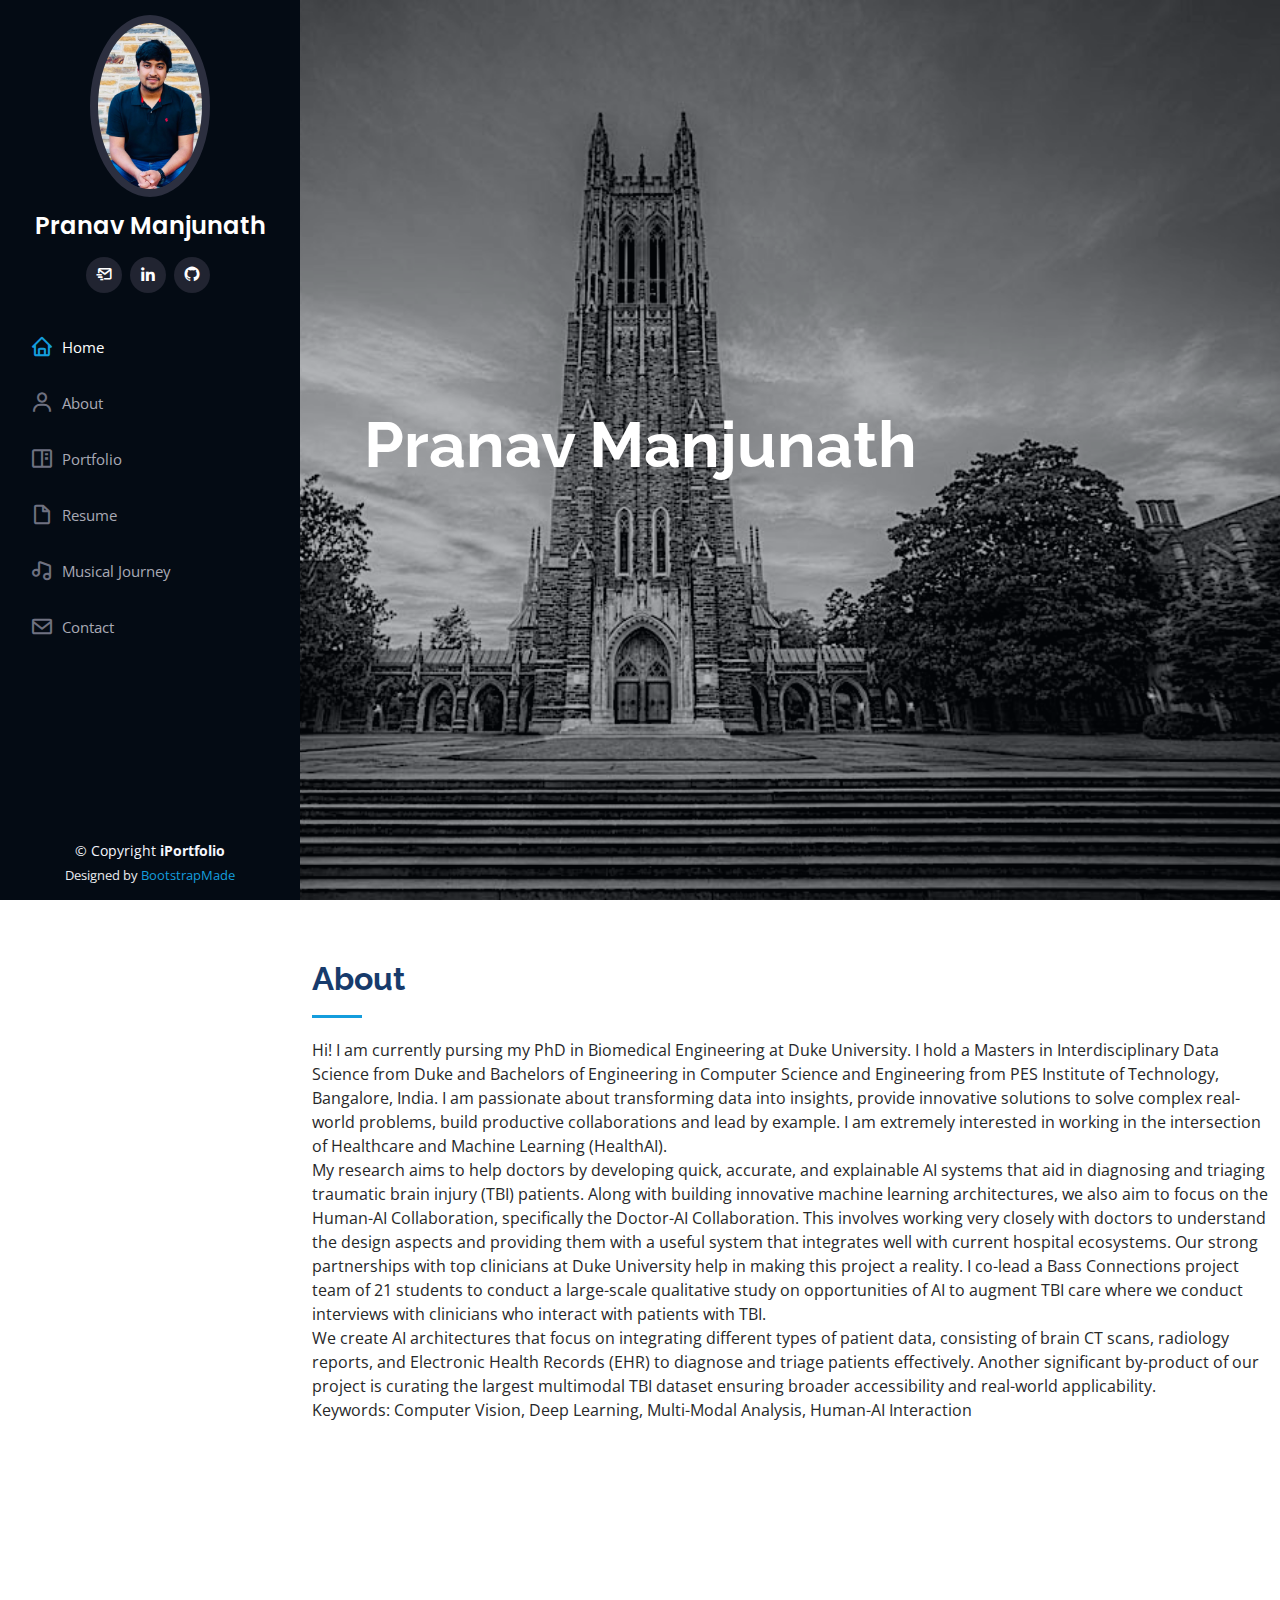
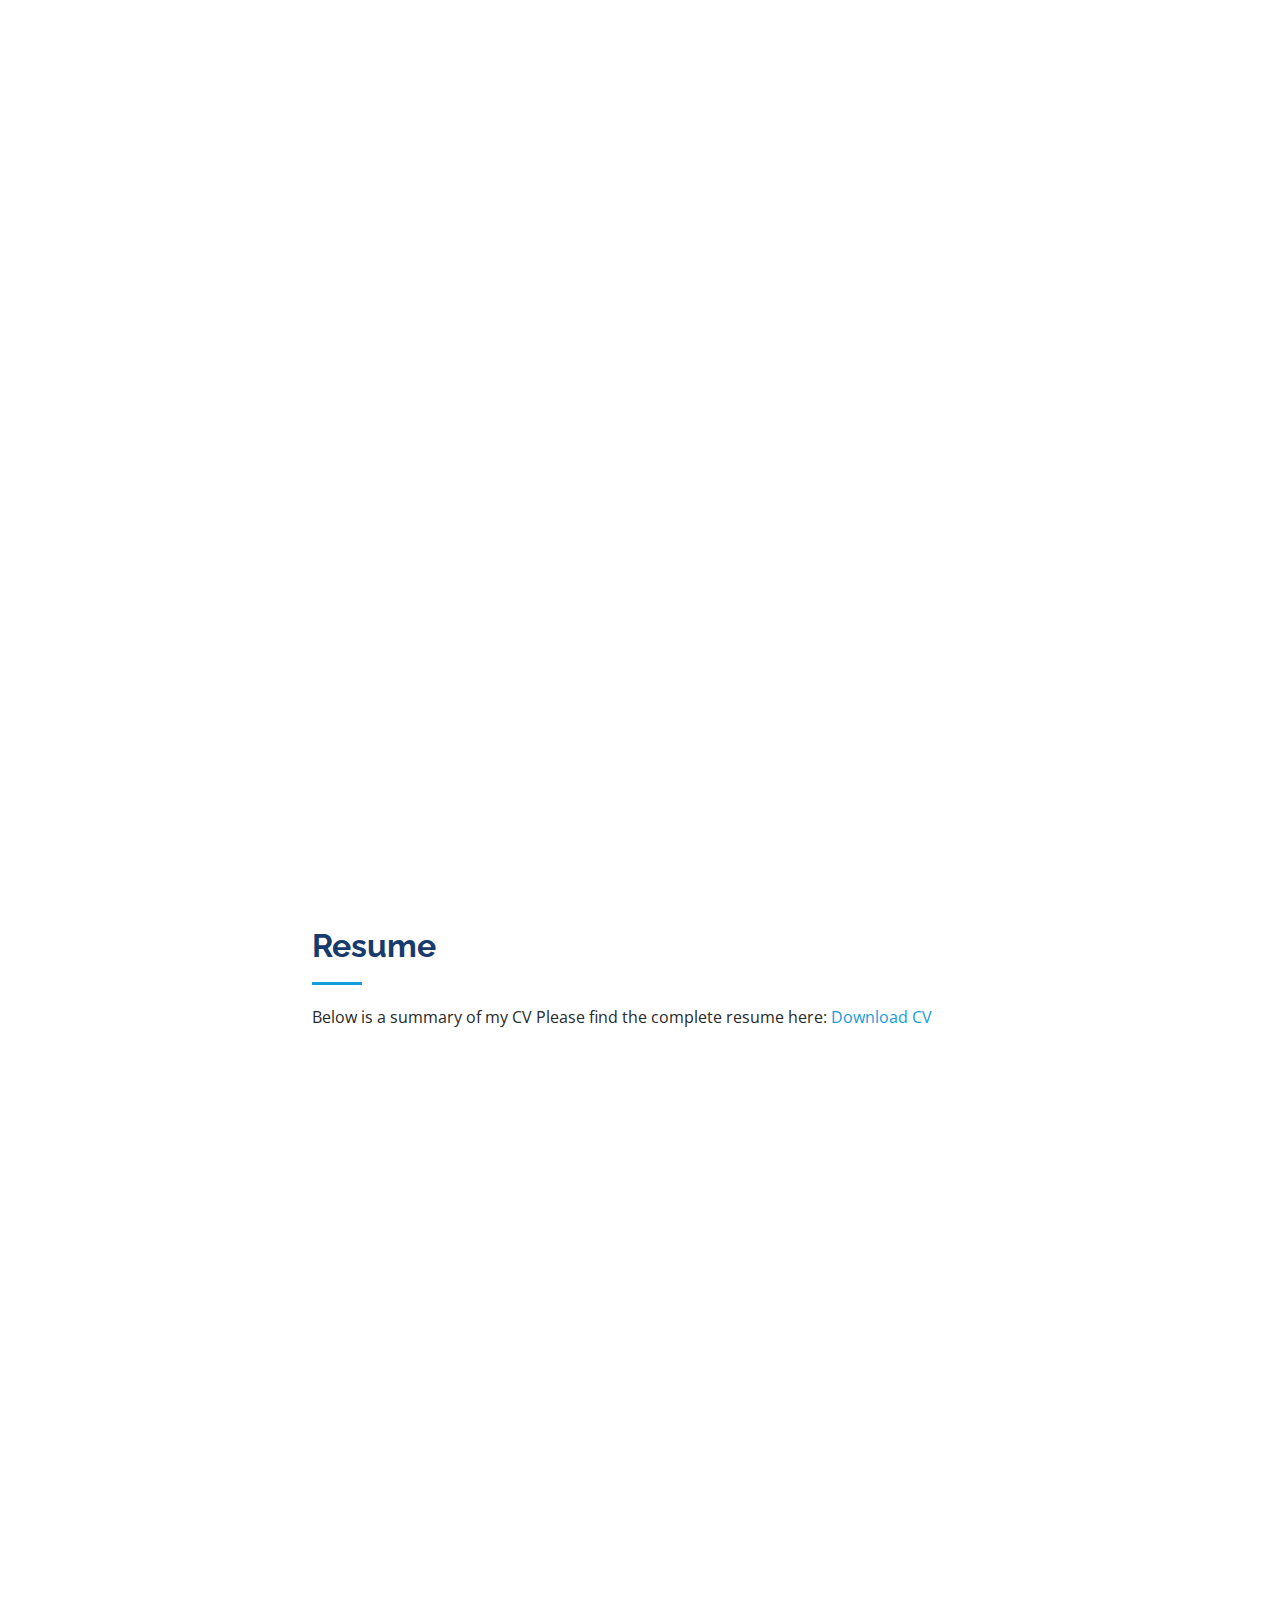
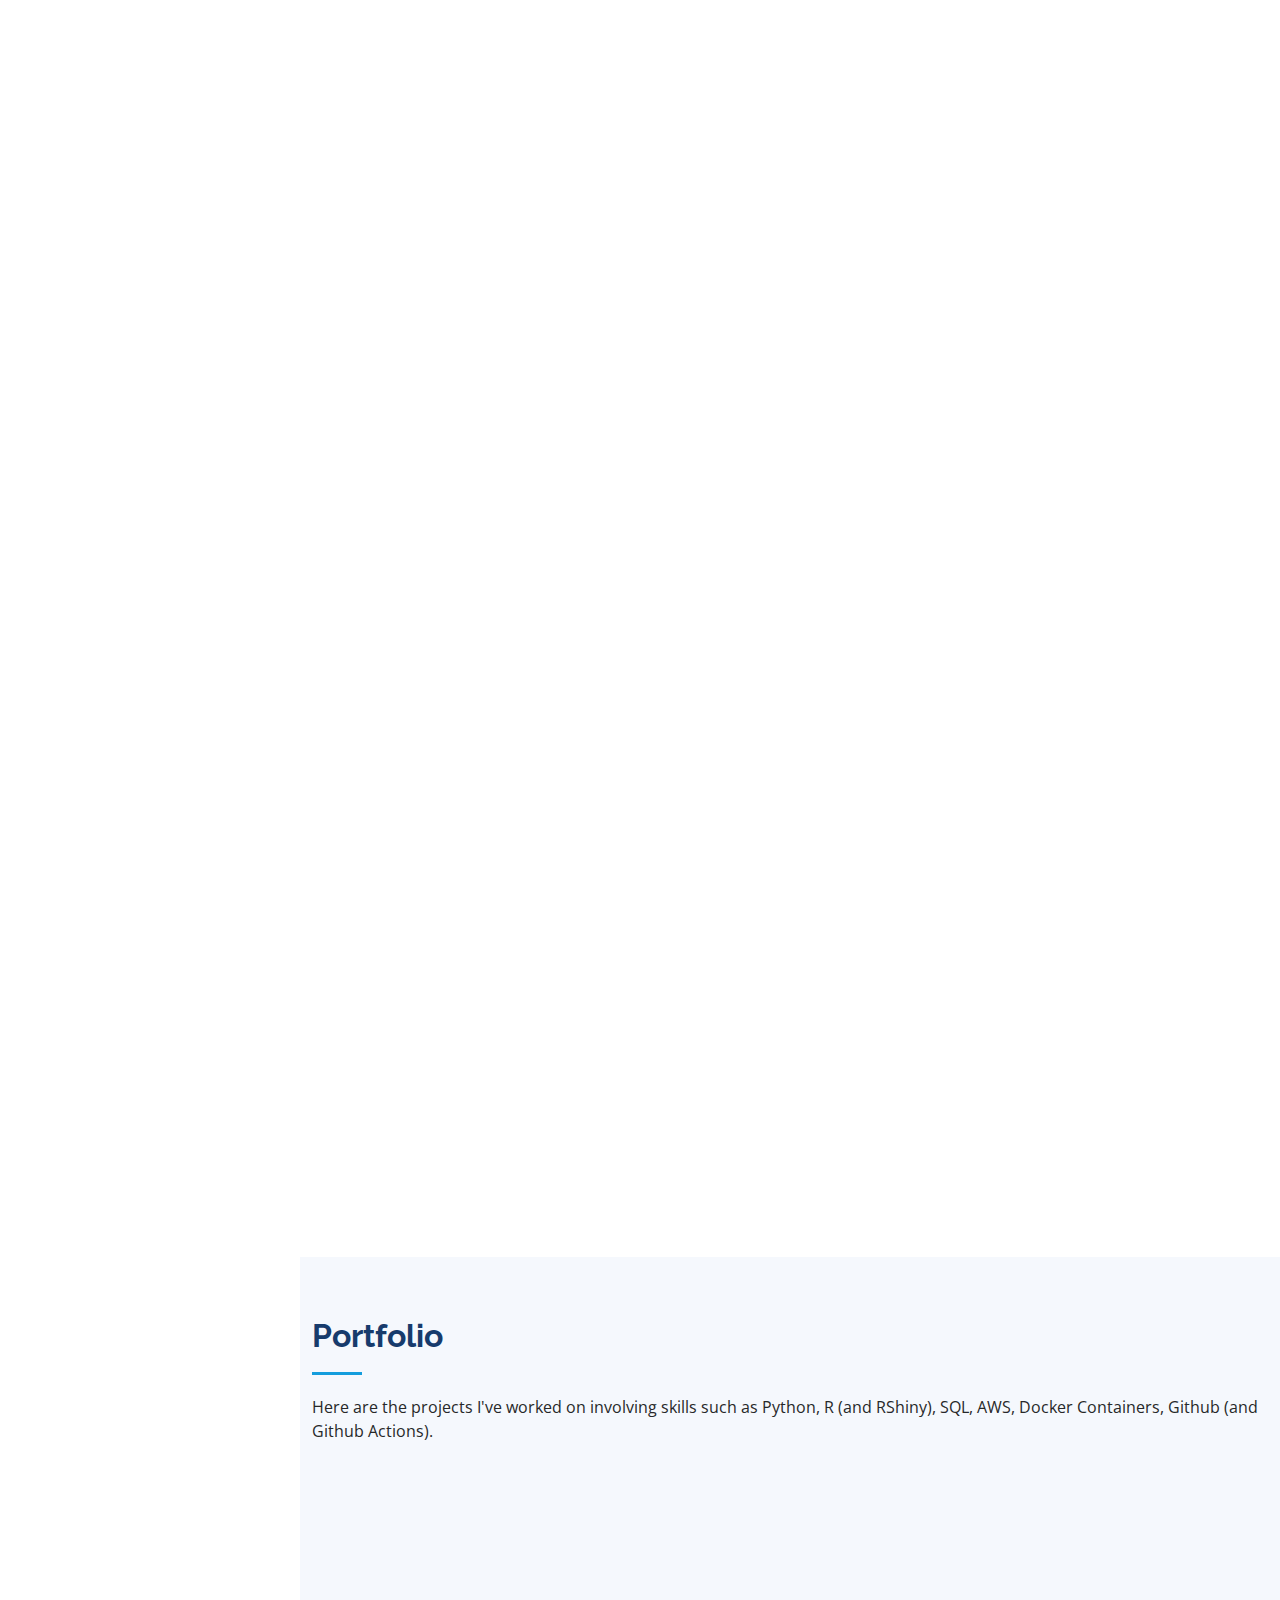
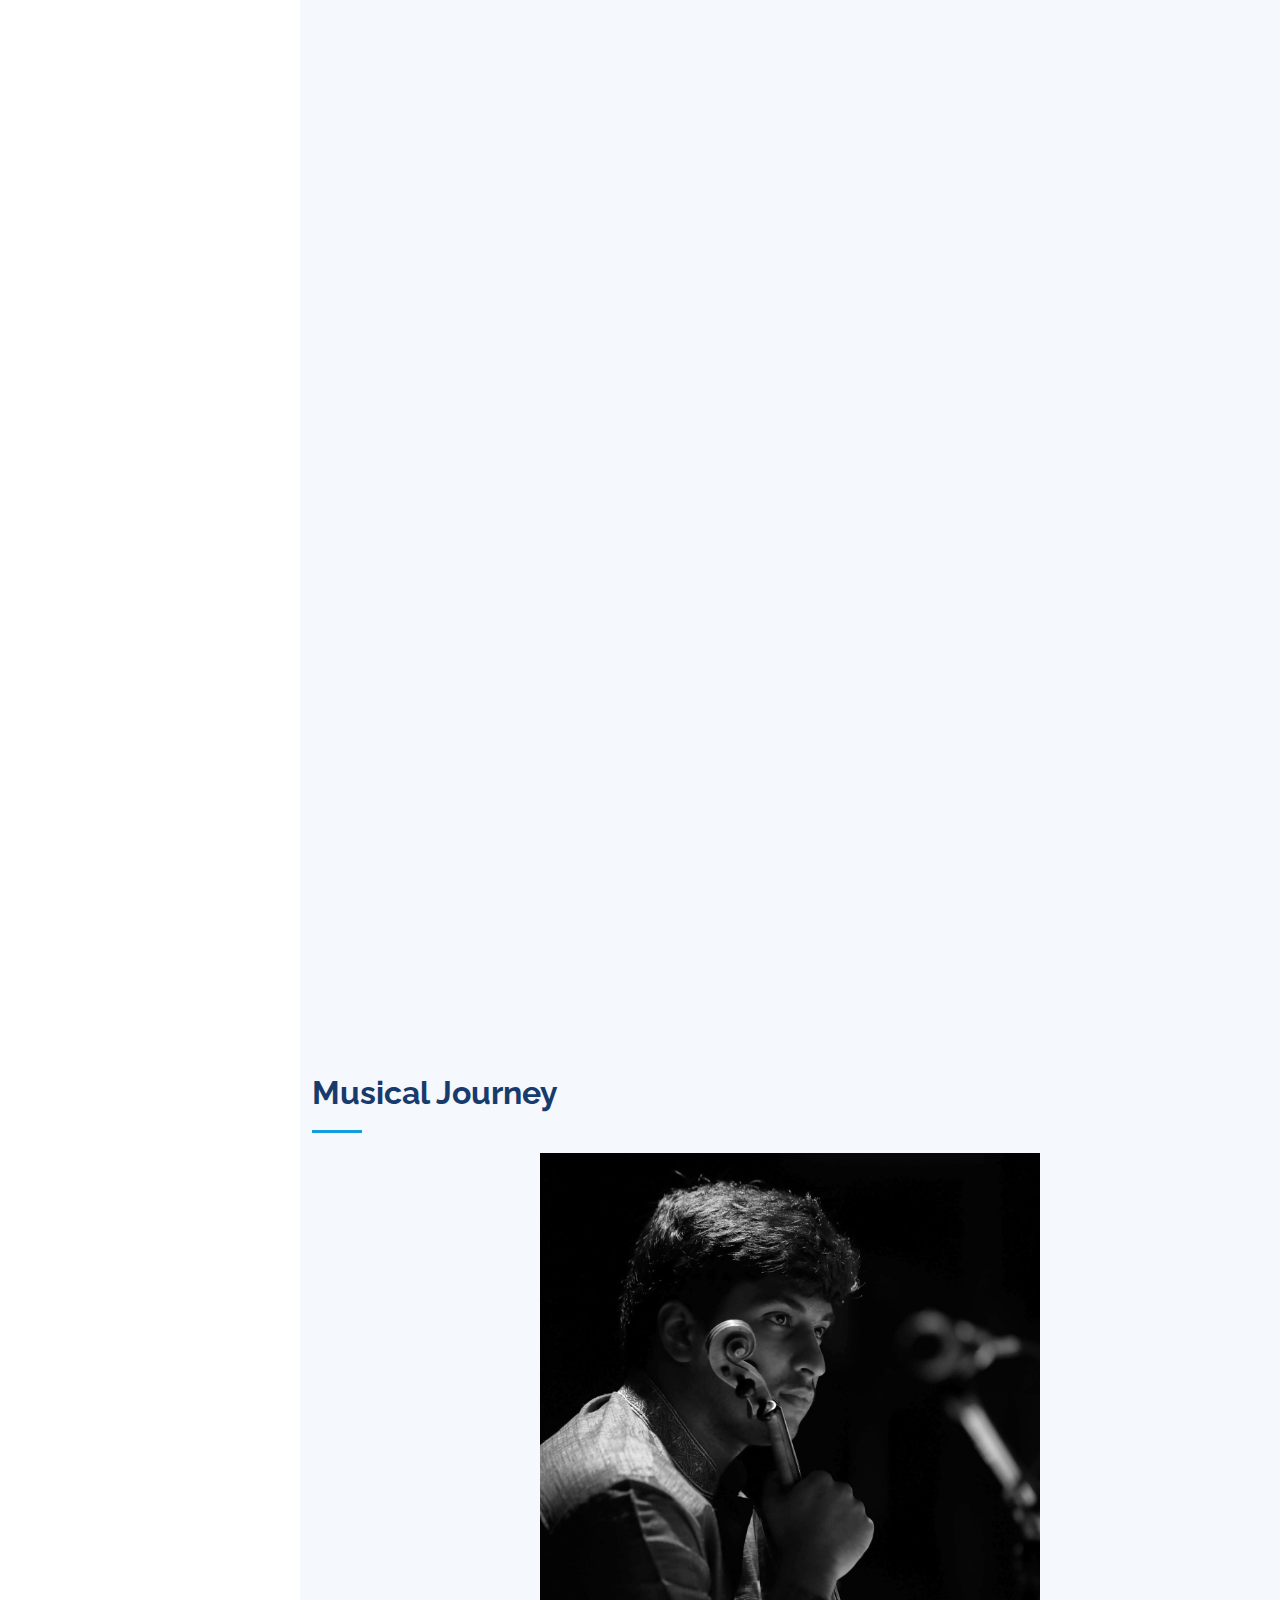
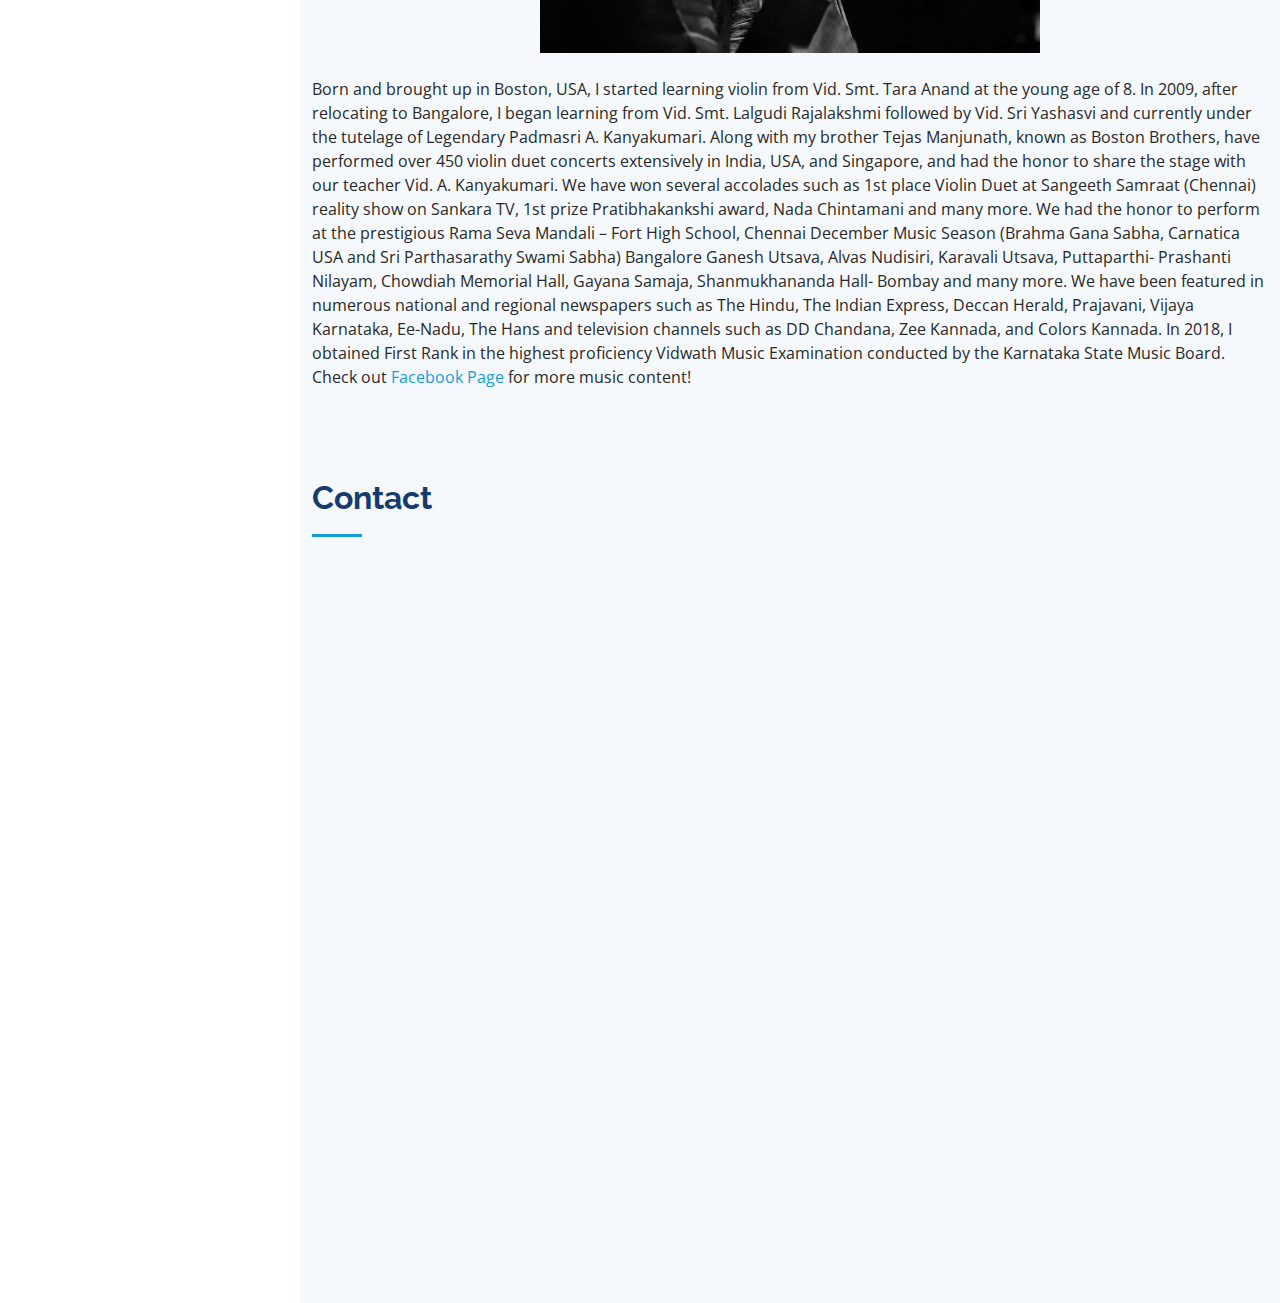
==== index.html @ 897cffe9 "Update index.html" ====
<!DOCTYPE html>
<html lang="en">

<head>
  <meta charset="utf-8">
  <meta content="width=device-width, initial-scale=1.0" name="viewport">

  <title>Pranav Manjunath Website</title>
  <meta content="" name="description">
  <meta content="" name="keywords">

  <!-- Favicons -->
  <link href="assets/img/favicon.png" rel="icon">
  <link href="assets/img/apple-touch-icon.png" rel="apple-touch-icon">

  <!-- Google Fonts -->
  <link href="https://fonts.googleapis.com/css?family=Open+Sans:300,300i,400,400i,600,600i,700,700i|Raleway:300,300i,400,400i,500,500i,600,600i,700,700i|Poppins:300,300i,400,400i,500,500i,600,600i,700,700i" rel="stylesheet">

  <!-- Vendor CSS Files -->
  <link href="assets/vendor/aos/aos.css" rel="stylesheet">
  <link href="assets/vendor/bootstrap/css/bootstrap.min.css" rel="stylesheet">
  <link href="assets/vendor/bootstrap-icons/bootstrap-icons.css" rel="stylesheet">
  <link href="assets/vendor/boxicons/css/boxicons.min.css" rel="stylesheet">
  <link href="assets/vendor/glightbox/css/glightbox.min.css" rel="stylesheet">
  <link href="assets/vendor/swiper/swiper-bundle.min.css" rel="stylesheet">

  <!-- Template Main CSS File -->
  <link href="assets/css/style.css" rel="stylesheet">

  <!-- =======================================================
  * Template Name: iPortfolio - v3.1.0
  * Template URL: https://bootstrapmade.com/iportfolio-bootstrap-portfolio-websites-template/
  * Author: BootstrapMade.com
  * License: https://bootstrapmade.com/license/
  ======================================================== -->
</head>

<body>

  <!-- ======= Mobile nav toggle button ======= -->
  <i class="bi bi-list mobile-nav-toggle d-xl-none"></i>

  <!-- ======= Header ======= -->
  <header id="header">
    <div class="d-flex flex-column">

      <div class="profile">
        <img src="assets/img/pranav-pic.png" alt="" class="img-fluid rounded-circle">
        <h1 class="text-light"><a href="index.html">Pranav Manjunath</a></h1>
        <div class="social-links mt-3 text-center">
          <a href="mailto:pranav.manjunath@duke.edu" class="Email"><i class="bx bx-mail-send"></i></a>
          <a target="_blank" rel="noopener noreferrer" href="https://www.linkedin.com/in/pranav-manjunath-3881b8144/" class="linkedin" ><i class="bx bxl-linkedin"></i></a>
          <a target="_blank" rel="noopener noreferrer" href="https://github.com/PranavM98" class="Github"><i class="bx bxl-github" target="_blank" rel="noopener noreferrer"></i></a>
        </div>
      </div>

      <nav id="navbar" class="nav-menu navbar">
        <ul>
          <li><a href="index.html#hero" class="nav-link scrollto active"><i class="bx bx-home"></i> <span>Home</span></a></li>
          <li><a href="index.html#about" class="nav-link scrollto"><i class="bx bx-user"></i> <span>About</span></a></li>
          <li><a href="index.html#portfolio" class="nav-link scrollto"><i class="bx bx-book-content"></i> <span>Portfolio</span></a></li>
          <li><a href="index.html#resume" class="nav-link scrollto"><i class="bx bx-file-blank"></i> <span>Resume</span></a></li>
          <li><a href="index.html#music" class="nav-link scrollto"><i class="bx bx-music"></i> <span>Musical Journey</span></a></li>
          <li><a href="index.html#contact" class="nav-link scrollto"><i class="bx bx-envelope"></i> <span>Contact</span></a></li>
        </ul>
      </nav><!-- .nav-menu -->
    </div>
  </header><!-- End Header -->

  <!-- ======= Hero Section ======= -->
  <section id="hero" class="d-flex flex-column justify-content-center align-items-center">
    <div class="hero-container" data-aos="fade-in">
      <h1  style="color:white;">Pranav Manjunath</h1>
     <!-- <p  style="color:white;" >I'm a <span class="typed"  style="color:white;" data-typed-items="Data Scientist, Duke University Graduate Student, Violinist"></span></p> -->
    </div>
  </section><!-- End Hero -->

  <main id="main">

    <!-- ======= About Section ======= -->
    <section id="about" class="about">
      <div class="container">

        <div class="section-title">
          <h2>About</h2>
          <p>Hi! I am currently pursing my PhD in Biomedical Engineering at Duke University. I hold a Masters in Interdisciplinary Data Science from Duke and Bachelors of Engineering in Computer Science and Engineering from PES Institute of Technology, Bangalore, India.
            I am passionate about transforming data into insights, provide innovative solutions to solve complex real-world problems, build productive collaborations and lead by example. I am extremely interested in working in the intersection of Healthcare and Machine Learning (HealthAI).  
          <br>
          My research aims to help doctors by developing quick, accurate, and explainable AI systems that aid in diagnosing and triaging traumatic brain injury (TBI) patients. Along with building innovative machine learning architectures, we also aim to focus on the Human-AI Collaboration, specifically the Doctor-AI Collaboration. 
          This involves working very closely with doctors to understand the design aspects and providing them with a useful system that integrates well with current hospital ecosystems. Our strong partnerships with top clinicians at Duke University help in making this project a reality. I co-lead a Bass Connections project team of 21 students to conduct a large-scale qualitative study on opportunities of AI to augment TBI care where we conduct interviews with clinicians who interact with patients with TBI.
          <br>
          We create AI architectures that focus on integrating different types of patient data, consisting of brain CT scans, radiology reports, and Electronic Health Records (EHR) to diagnose and triage patients effectively. Another significant by-product of our project is curating the largest multimodal TBI dataset ensuring broader accessibility and real-world applicability.
          <br>
          Keywords: Computer Vision, Deep Learning, Multi-Modal Analysis, Human-AI Interaction

          
          </p>
        </div>

        <div class="row">
          <div class="col-lg-4" data-aos="fade-right">
            <img src="assets/img/pranav-pic.png" class="img-fluid" alt="">
          </div>
          <div class="col-lg-8 pt-4 pt-lg-0 content" data-aos="fade-left">
            <h3>Currently Working on?</h3>
            <p class="fst-italic">
               <ul>
                 <li><i class="bi bi-chevron-right"></i> PhD  - Biomedical Engineering (Dr. Tim Dunn's Lab) - Duke University (<a href="https://www.tdunnlab.org">Lab Website</a>)</li>
                  <li><i class="bi bi-chevron-right"></i>Research Work focuses on building AI Models to help improve Patient Care for Traumatic Brain Injury.</li>                   
              </ul>
            </p>

            <h3>Achievements</h3>
            <div class="row">
              <div class="col-lg-6">
                <ul>

                  <li><i class="bi bi-chevron-right"></i> <strong>Awarded Rhodes Graduate Fellowship for Interdisciplinary Research </strong> </li>
                  <li><i class="bi bi-chevron-right"></i> <strong>Co-lead <a target="_blank" rel="noopener noreferrer" href="https://bassconnections.duke.edu/project/discovering-ai-applications-traumatic-brain-injury-care-2024-2025/"> AI4TBI Bass Connections Project </a></strong> </li>
                  
                  
                  <li><i class="bi bi-chevron-right"></i> <strong>Best Student Paper Award at AI in Medicine (AIME) 2024 </strong> </li>
                  
                  <li><i class="bi bi-chevron-right"></i> <strong>AWS Machine Learning Certified </strong> </li>
                  
                  <li><i class="bi bi-chevron-right"></i> <strong>Capstone Work (with MTV) won Silver Distinction at Anthem Awards 2023 under the category Awareness & Media (for profit). <a target="_blank" rel="noopener noreferrer" href="https://www.anthemawards.com/winners/list/entry/#!education-art-culture/research-projects-or-publications/duke-university-x-mtv-entertainment-studios-voting-early-is-easier-research/1980/-1/390217"> Award Link</a></strong> </li>
                  
                  <li><i class="bi bi-chevron-right"></i> <strong>Capstone Work (with MTV) featured on BusinessWire and USA Today</strong> </li>
                  <li><i class="bi bi-chevron-right"></i> <strong>Best Paper Award at RISE Conference 2018</strong> </li>
                  <li><i class="bi bi-chevron-right"></i> <strong>Published a book chapter in Algorithms for Intelligent Systems - Springer Publications</strong></li>
                  <li><i class="bi bi-chevron-right"></i> <strong>Presented at the ICCCMLA Conference 2019</strong></li>
                </ul>
              </div>
              <div class="col-lg-6">
                <ul>
                  <li><i class="bi bi-chevron-right"></i> <strong>Professional Indian Carnatic Classical Violinist </strong> </li>
                  <li><i class="bi bi-chevron-right"></i> <strong>1st Rank in the highest Indian Classical Music Exam - Vidwath</strong> </li>
                  <li><i class="bi bi-chevron-right"></i> <strong>Co-founded the band Boston Brothers with over 400 concerts worldwide.</strong></li>
                  <li><i class="bi bi-chevron-right"></i> <strong>Performed extensively on National TV and featured on National Newspaper.</strong></li>
                  
                </ul>
              </div>


            </div>
          </div>
        </div>

      </div>
    </section><!-- End About Section -->


<!-- ======= Resume Section ======= -->
    <section id="resume" class="resume">
      <div class="container">

        <div class="section-title">
          <h2>Resume</h2>
          <p>  Below is a summary of my CV Please find the complete resume here: <a href="Pranav_Official_Resume.pdf" download="Pranav_Official_Resume-3.pdf">Download CV</a>
</p>

        </div>

        <div class="row">
          <div class="col-lg-6" data-aos="fade-up">


            <h3 class="resume-title">Education</h3>
            
            <div class="resume-item">
              <h4>PhD in Biomedical Engineering - Dr. Tim Dunn's Lab</h4>
              <h5>2022 - Present</h5>
              <p><em>Duke University, Durham NC</em></p>
               
              <p><b>Relevant Coursework:</b> Modelling and Representation of Data (Statistics), Deep Learning Architecture, AB Testing and Causal Inference, Machine Learning, Natural Language Processing, Advanced Probability, Game Theory, Data Visualization, Data Ethics </p>

            </div>
            <div class="resume-item">
              <h4>Masters in Interdisciplinary Data Science</h4>
              <h5>2020 - 2022</h5>
              <p><em>Duke University, Durham NC</em></p>
              <p>GPA: 3.957</p>
              <p><b>Relevant Coursework:</b> Modelling and Representation of Data (Statistics), Deep Learning Architecture, AB Testing and Causal Inference, Machine Learning, Natural Language Processing, Advanced Probability, Game Theory, Data Visualization, Data Ethics </p>

            </div>
            <div class="resume-item">
              <h4>Bachelor of Engineering - Computer Science & Engg</h4>
              <h5>2016 - 2020</h5>
              <p><em>PES Institute of Technology, Bangalore - India</em></p>
              <p>First Class with Distinction</p>
              <p><b>Relevant Coursework:</b> Machine Learning, Big Data, Artificial Intelligence, Soft and Evolutionary Computing, Data Mining, Design and Analysis of Algorithms, Python Programming
            </div>

            <h3 class="resume-title">Capstone Project</h3>
            <div class="resume-item">
              <h4>Data Science Researcher</h4>
              <h5>2021 - Present</h5>
              <p><em>MTV - Viacom CBS</em></p>
              <p>Historically, younger voters have the lowest voter turnout. The largest concentration of young adults / voters are located in colleges across the country. We are looking to understand the relationship between different types of colleges (by race, gender, income, etc) and their proximity to polling places.</p>
            </div>
            <h3 class="resume-title">Teaching Assistantship</h3>
            <div class="resume-item">
              <h4>Graduate TA</h4>
              <h5>2020 - Present</h5>
              <p><em>Duke University, Durham NC</em></p>
              <ul>
                <li>Python Winter Bootcamp & MIDS Bootcamp - Prof. Andrew Hilton and Prof. Genevieve Lipp</li>
                <li>Cloud Computing - Prof. Noah Gift</li>
                <li>Data Engineering on the Cloud - Prof. Noah Gift</li>
                <li>Data Analytics and Application - Prof. Mattia Ciollaro (Fuqua School of Business)</li>
                <li>Programming for Data Analysis - Prof. Brian Cozzi (Fuqua School of Business)</li>
              </ul>
            </div>
          </div>



          <div class="col-lg-6" data-aos="fade-up" data-aos-delay="100">
            <h3 class="resume-title">Professional Experience</h3>
            <div class="resume-item">
              <h4>Health AI Researcher - +DS Program</h4>
              <h5>2021 - Present</h5>
              <p><em>Duke University, Durham NC</em></p>
              <ul>
                <li>Working with Prof. Michael Pencina, Prof. Ricardo Henao and a team of Duke Researchers on a NIH grant project to build a Stroke Survival Predictive Model.</li>
                <li>Implementing Survival Analysis Models, Machine and Deep Learning Algorithms, aiming to understand which model performs the best. </li>
                <li>Member of the HealthAI Journal Club at Duke University </li>
              </ul>
            </div>


            <div class="resume-item">
              <h4>Co President - Duke Interdisciplinary Product Management Club</h4>
              <h5>2021 - Present</h5>
              <p><em>Duke University, Durham NC</em></p>
              <ul>
                <li>Co-founded a club at Duke University to join the intersection between Product Management and Data Science. Organize Technical Workshops, Seminars, Datathons, Producthons, Strategic Case Competitions</li>

              </ul>
            </div>


            <div class="resume-item">
              <h4>Data Science Intern</h4>
              <h5>2021 - 2021</h5>
              <p><em>Advance Auto Parts HQ, Raleigh NC</em></p>
              <ul>
                <li>Clustering and topic modelling customer product reviews into key themes utilizing NLP unsupervised algorithms. Used by business leaders to address customer pain points and trends</li>
                <li>Feature engineered product, customer, location and vehicle data from various sources leveraging SQL and Python</li>
                <li>Presented results and recommendations to stakeholders, company technical interest group and c-suite executive.</li>

              </ul>
            </div>
            <div class="resume-item">
              <h4>Project Manager - Data+ Summer Program</h4>
              <h5>2021 - 2021</h5>
              <p><em>Duke University, Durham NC</em></p>
              <ul>
                <li>Managed a team of Duke undergraduate students to develop machine learning features that can be used to identify unknown web attacks.</li>
                <li>Outcome to be incorporated into Duke's IT security infrastructure to help protect the network.</li>

              </ul>
            </div>

          </div>
        </div>

      </div>
    </section><!-- End Resume Section -->

    

    <!-- ======= Portfolio Section ======= -->
    <section id="portfolio" class="portfolio section-bg">
      <div class="container">

        <div class="section-title">
          <h2>Portfolio</h2>
          <p>Here are the projects I've worked on involving skills such as Python, R (and RShiny), SQL, AWS, Docker Containers, Github (and Github Actions).
          </p>
        </div>

        <div class="row" data-aos="fade-up">
          <div class="col-lg-12 d-flex justify-content-center">
            <ul id="portfolio-flters">
              <li data-filter="*" class="filter-active">All</li>
              <li data-filter=".filter-nlp">Natural Language Processing</li>
              <li data-filter=".filter-cv">Computer Vision</li>
              <li data-filter=".filter-rf">Reinforcement Learning</li>
              <li data-filter=".filter-ts">Time Series</li>
              <li data-filter=".filter-sl">Supervised Learning</li>
              <li data-filter=".filter-ab">AB Testing</li>
              <li data-filter=".filter-app">App Development</li>
            </ul>
          </div>
        </div>

        <div class="row portfolio-container" data-aos="fade-up" data-aos-delay="100">

          <div class="col-lg-4 col-md-6 portfolio-item filter-cv filter-sl">
            <div class="portfolio-wrap">
              <img src="assets/img/portfolio/Breast_Cancer/front_page.png" class="img-fluid" alt="">
              <div class="portfolio-links">
                <a href="assets/img/portfolio/Breast_Cancer/front_page.png" data-gallery="portfolioGallery" class="portfolio-lightbox" title="Data Augmentation Techniques for Breast Cancer Prediction"><i class="bx bx-plus"></i></a>
                <a href="breast_cancer.html" title="More Details"><i class="bx bx-link"></i></a>
              </div>
            </div>
          </div>

          <div class="col-lg-4 col-md-6 portfolio-item">
            <div class="portfolio-wrap">
              <img src="assets/img/portfolio/Ethics_Paper/Front_page.png" class="img-fluid" alt="">
              <div class="portfolio-links">
                <a href="assets/img/portfolio/Ethics_Paper/Front_page.png" data-gallery="portfolioGallery" class="portfolio-lightbox" title="Ethical Issues with Smart Watches in the Healthcare Sector"><i class="bx bx-plus"></i></a>
                <a href="ethics_paper.html" title="More Details"><i class="bx bx-link"></i></a>
              </div>
            </div>
          </div>


          <div class="col-lg-4 col-md-6 portfolio-item filter-cv filter-sl">
            <div class="portfolio-wrap">
              <img src="assets/img/portfolio/Painting_Classification/painting_front.jpeg" class="img-fluid" alt="">
              <div class="portfolio-links">
                <a href="assets/img/portfolio/Painting_Classification/painting_front.jpeg" data-gallery="portfolioGallery" class="portfolio-lightbox" title="Painting Classification using CNN - XG Boost Architecture"><i class="bx bx-plus"></i></a>
                <a href="painting_classification.html" title="More Details"><i class="bx bx-link"></i></a>
              </div>
            </div>
          </div>

          <div class="col-lg-4 col-md-6 portfolio-item filter-ab">
            <div class="portfolio-wrap">
              <img src="assets/img/portfolio/FB_Promotional/fb_front.png" class="img-fluid" alt="">
              <div class="portfolio-links">
                <a href="assets/img/portfolio/FB_Promotional/fb_front.png" data-gallery="portfolioGallery" class="portfolio-lightbox" title="Facebook Promotional Strategy with AB Testing"><i class="bx bx-plus"></i></a>
                <a href="fb_promotional_strategy.html" title="More Details"><i class="bx bx-link"></i></a>
              </div>
            </div>
          </div>

          <div class="col-lg-4 col-md-6 portfolio-item filter-rf">
            <div class="portfolio-wrap">
              <img src="assets/img/portfolio/Small_World/Front_page.png" class="img-fluid" alt="">
              <div class="portfolio-links">
                <a href="assets/img/portfolio/Small_World/Front_page.png" data-gallery="portfolioGallery" class="portfolio-lightbox" title="Small World Experiment - Reinforcement Learning"><i class="bx bx-plus"></i></a>
                <a href="smallworld_reinforcement.html" title="More Details"><i class="bx bx-link"></i></a>
              </div>
            </div>
          </div>

          <div class="col-lg-4 col-md-6 portfolio-item filter-nlp filter-sl">
            <div class="portfolio-wrap">
              <img src="assets/img/portfolio/Naive_Bayes/front_page.png" class="img-fluid" alt="">
              <div class="portfolio-links">
                <a href="assets/img/portfolio/Naive_Bayes/front_page.png" data-gallery="portfolioGallery" class="portfolio-lightbox" title="Naive Bayes Classifier for Natural Language Processing"><i class="bx bx-plus"></i></a>
                <a href="naive_bayes.html" title="More Details"><i class="bx bx-link"></i></a>
              </div>
            </div>
          </div>


          <div class="col-lg-4 col-md-6 portfolio-item filter-sl filter-app">
            <div class="portfolio-wrap">
              <img src="assets/img/portfolio/Music Genre/front_page.jpg" class="img-fluid" alt="">
              <div class="portfolio-links">
                <a href="assets/img/portfolio/Music Genre/front_page.jpg" data-gallery="portfolioGallery" class="portfolio-lightbox" title="Music Genre Prediction - Spotify Audio Features"><i class="bx bx-plus"></i></a>
                <a href="music_genre.html" title="More Details"><i class="bx bx-link"></i></a>
              </div>
            </div>
          </div>


          <div class="col-lg-4 col-md-6 portfolio-item filter-nlp filter-sl filter-app">
            <div class="portfolio-wrap">
              <img src="assets/img/portfolio/Bert/front.png" class="img-fluid" alt="">
              <div class="portfolio-links">
                <a href="assets/img/portfolio/Bert/front.png" data-gallery="portfolioGallery" class="portfolio-lightbox" title="Bert - Emotional Classifier"><i class="bx bx-plus"></i></a>
                <a href="bert.html" title="More Details"><i class="bx bx-link"></i></a>
              </div>
            </div>
          </div>

          <div class="col-lg-4 col-md-6 portfolio-item filter-ts filter-app">
            <div class="portfolio-wrap">
              <img src="assets/img/portfolio/Stock_Predict/front.jpg" class="img-fluid" alt="">
              <div class="portfolio-links">
                <a href="assets/img/portfolio/Stock_Predict/front.jpg" data-gallery="portfolioGallery" class="portfolio-lightbox" title="Real Time Stock Prediction - AWS Services"><i class="bx bx-plus"></i></a>
                <a href="stocks.html" title="More Details"><i class="bx bx-link"></i></a>
              </div>
            </div>
          </div>


          <div class="col-lg-4 col-md-6 portfolio-item filter-sl filter-app">
            <div class="portfolio-wrap">
              <img src="assets/img/portfolio/Job_Predict/front.png" class="img-fluid" alt="">
              <div class="portfolio-links">
                <a href="assets/img/portfolio/Job_Predict/front.png" data-gallery="portfolioGallery" class="portfolio-lightbox" title="PlaceMeUp - Job Prediction Application"><i class="bx bx-plus"></i></a>
                <a href="job_predict.html" title="More Details"><i class="bx bx-link"></i></a>
              </div>
            </div>
          </div>


        <div class="col-lg-4 col-md-6 portfolio-item filter-sl">
          <div class="portfolio-wrap">
            <img src="assets/img/portfolio/Uni_Predict/front.png" class="img-fluid" alt="">
            <div class="portfolio-links">
              <a href="assets/img/portfolio/Uni_Predict/front.png" data-gallery="portfolioGallery" class="portfolio-lightbox" title="Graduate Program University Acceptance Prediction"><i class="bx bx-plus"></i></a>
              <a href="uni_predict.html" title="More Details"><i class="bx bx-link"></i></a>
            </div>
          </div>
        </div>


        <div class="col-lg-4 col-md-6 portfolio-item filter-app">
          <div class="portfolio-wrap">
            <img src="assets/img/portfolio/EyesPro/front.jpg" class="img-fluid" alt="">
            <div class="portfolio-links">
              <a href="assets/img/portfolio/EyesPro/front.jpg" data-gallery="portfolioGallery" class="portfolio-lightbox" title="EyesPro - Protect your Eyes"><i class="bx bx-plus"></i></a>
              <a href="eyespro.html" title="More Details"><i class="bx bx-link"></i></a>
            </div>
          </div>
        </div>


        <div class="col-lg-4 col-md-6 portfolio-item filter-ab">
            <div class="portfolio-wrap">
              <img src="assets/img/portfolio/FB_Promotional/fb_front.png" class="img-fluid" alt="">
              <div class="portfolio-links">
                <a href="assets/img/portfolio/FB_Promotional/fb_front.png" data-gallery="portfolioGallery" class="portfolio-lightbox" title="Facebook Promotional Strategy with AB Testing"><i class="bx bx-plus"></i></a>
                <a href="icmr.html" title="More Details"><i class="bx bx-link"></i></a>
              </div>
            </div>
          </div>

        </div>

      </div>
    </section><!-- End Portfolio Section -->

    <!-- Facts Section
    <section id="facts" class="facts">
      <div class="container">

        <div class="section-title">
          <h2>Facts</h2>
          <p>Magnam dolores commodi suscipit. Necessitatibus eius consequatur ex aliquid fuga eum quidem. Sit sint consectetur velit. Quisquam quos quisquam cupiditate. Et nemo qui impedit suscipit alias ea. Quia fugiat sit in iste officiis commodi quidem hic quas.</p>
        </div>

        <div class="row no-gutters">

          <div class="col-lg-3 col-md-6 d-md-flex align-items-md-stretch" data-aos="fade-up">
            <div class="count-box">
              <i class="bi bi-emoji-smile"></i>
              <span data-purecounter-start="0" data-purecounter-end="232" data-purecounter-duration="1" class="purecounter"></span>
              <p><strong>Happy Clients</strong> consequuntur quae</p>
            </div>
          </div>

          <div class="col-lg-3 col-md-6 d-md-flex align-items-md-stretch" data-aos="fade-up" data-aos-delay="100">
            <div class="count-box">
              <i class="bi bi-journal-richtext"></i>
              <span data-purecounter-start="0" data-purecounter-end="521" data-purecounter-duration="1" class="purecounter"></span>
              <p><strong>Projects</strong> adipisci atque cum quia aut</p>
            </div>
          </div>

          <div class="col-lg-3 col-md-6 d-md-flex align-items-md-stretch" data-aos="fade-up" data-aos-delay="200">
            <div class="count-box">
              <i class="bi bi-headset"></i>
              <span data-purecounter-start="0" data-purecounter-end="1453" data-purecounter-duration="1" class="purecounter"></span>
              <p><strong>Hours Of Support</strong> aut commodi quaerat</p>
            </div>
          </div>

          <div class="col-lg-3 col-md-6 d-md-flex align-items-md-stretch" data-aos="fade-up" data-aos-delay="300">
            <div class="count-box">
              <i class="bi bi-people"></i>
              <span data-purecounter-start="0" data-purecounter-end="32" data-purecounter-duration="1" class="purecounter"></span>
              <p><strong>Hard Workers</strong> rerum asperiores dolor</p>
            </div>
          </div>

        </div>

      </div>
    </section>
    -->


        <!--
        <div class="row skills-content">

          <div class="col-lg-6" data-aos="fade-up">

            <div class="progress">
              <span class="skill">HTML <i class="val">100%</i></span>
              <div class="progress-bar-wrap">
                <div class="progress-bar" role="progressbar" aria-valuenow="100" aria-valuemin="0" aria-valuemax="100"></div>
              </div>
            </div>

            <div class="progress">
              <span class="skill">CSS <i class="val">90%</i></span>
              <div class="progress-bar-wrap">
                <div class="progress-bar" role="progressbar" aria-valuenow="90" aria-valuemin="0" aria-valuemax="100"></div>
              </div>
            </div>

            <div class="progress">
              <span class="skill">JavaScript <i class="val">75%</i></span>
              <div class="progress-bar-wrap">
                <div class="progress-bar" role="progressbar" aria-valuenow="75" aria-valuemin="0" aria-valuemax="100"></div>
              </div>
            </div>

          </div>

          <div class="col-lg-6" data-aos="fade-up" data-aos-delay="100">

            <div class="progress">
              <span class="skill">PHP <i class="val">80%</i></span>
              <div class="progress-bar-wrap">
                <div class="progress-bar" role="progressbar" aria-valuenow="80" aria-valuemin="0" aria-valuemax="100"></div>
              </div>
            </div>

            <div class="progress">
              <span class="skill">WordPress/CMS <i class="val">90%</i></span>
              <div class="progress-bar-wrap">
                <div class="progress-bar" role="progressbar" aria-valuenow="90" aria-valuemin="0" aria-valuemax="100"></div>
              </div>
            </div>

            <div class="progress">
              <span class="skill">Photoshop <i class="val">55%</i></span>
              <div class="progress-bar-wrap">
                <div class="progress-bar" role="progressbar" aria-valuenow="55" aria-valuemin="0" aria-valuemax="100"></div>
              </div>
            </div>

          </div>

        </div>

      </div>
    </section> -->

    
    <!-- ======= Music Section ======= -->
    <section id="music" class="music section-bg">
      <div class="container">

        <div class="section-title">
          <h2>Musical Journey</h2>
          <p style="text-align:center;">
          <img src="assets/img/violin-pic.jpg" alt="Pranav Violin" width="500" height="500" ></p>
          <br>
          <p>Born and brought up in Boston, USA, I started learning violin from Vid. Smt. Tara Anand at
              the young age of 8. In 2009, after relocating to Bangalore, I began learning from Vid. Smt.
              Lalgudi Rajalakshmi followed by Vid. Sri Yashasvi and currently under the tutelage of Legendary Padmasri
              A. Kanyakumari. Along with my brother Tejas Manjunath, known as Boston Brothers,
              have performed over 450 violin duet concerts extensively in India, USA, and Singapore, and had the honor to share the stage with our teacher Vid. A. Kanyakumari. We
              have won several accolades such as 1st place Violin Duet at Sangeeth Samraat (Chennai) reality
              show on Sankara TV, 1st prize Pratibhakankshi award, Nada Chintamani and many more. We had the honor to
              perform at the prestigious Rama Seva Mandali – Fort High School, Chennai December
              Music Season (Brahma Gana Sabha, Carnatica USA and Sri Parthasarathy Swami Sabha)
              Bangalore Ganesh Utsava, Alvas Nudisiri, Karavali Utsava, Puttaparthi- Prashanti Nilayam,
              Chowdiah Memorial Hall, Gayana Samaja, Shanmukhananda Hall- Bombay and many more.
              We have been featured in numerous national and regional newspapers such as The Hindu,
              The Indian Express, Deccan Herald, Prajavani, Vijaya Karnataka, Ee-Nadu, The Hans and
              television channels such as DD Chandana, Zee Kannada, and Colors Kannada. In 2018, I obtained
              First Rank in the highest proficiency Vidwath Music Examination conducted by the Karnataka
              State Music Board.
              Check out <a target="_blank" rel="noopener noreferrer" href="https://www.facebook.com/bostonbrothers">Facebook Page</a> for more music content!
            </p>
          </div>



          </div>


  <!-- Services Section
    <section id="services" class="services">
      <div class="container">

        <div class="section-title">
          <h2>Services</h2>
          <p>Magnam dolores commodi suscipit. Necessitatibus eius consequatur ex aliquid fuga eum quidem. Sit sint consectetur velit. Quisquam quos quisquam cupiditate. Et nemo qui impedit suscipit alias ea. Quia fugiat sit in iste officiis commodi quidem hic quas.</p>
        </div>

        <div class="row">
          <div class="col-lg-4 col-md-6 icon-box" data-aos="fade-up">
            <div class="icon"><i class="bi bi-briefcase"></i></div>
            <h4 class="title"><a href="">Lorem Ipsum</a></h4>
            <p class="description">Voluptatum deleniti atque corrupti quos dolores et quas molestias excepturi sint occaecati cupiditate non provident</p>
          </div>
          <div class="col-lg-4 col-md-6 icon-box" data-aos="fade-up" data-aos-delay="100">
            <div class="icon"><i class="bi bi-card-checklist"></i></div>
            <h4 class="title"><a href="">Dolor Sitema</a></h4>
            <p class="description">Minim veniam, quis nostrud exercitation ullamco laboris nisi ut aliquip ex ea commodo consequat tarad limino ata</p>
          </div>
          <div class="col-lg-4 col-md-6 icon-box" data-aos="fade-up" data-aos-delay="200">
            <div class="icon"><i class="bi bi-bar-chart"></i></div>
            <h4 class="title"><a href="">Sed ut perspiciatis</a></h4>
            <p class="description">Duis aute irure dolor in reprehenderit in voluptate velit esse cillum dolore eu fugiat nulla pariatur</p>
          </div>
          <div class="col-lg-4 col-md-6 icon-box" data-aos="fade-up" data-aos-delay="300">
            <div class="icon"><i class="bi bi-binoculars"></i></div>
            <h4 class="title"><a href="">Magni Dolores</a></h4>
            <p class="description">Excepteur sint occaecat cupidatat non proident, sunt in culpa qui officia deserunt mollit anim id est laborum</p>
          </div>
          <div class="col-lg-4 col-md-6 icon-box" data-aos="fade-up" data-aos-delay="400">
            <div class="icon"><i class="bi bi-brightness-high"></i></div>
            <h4 class="title"><a href="">Nemo Enim</a></h4>
            <p class="description">At vero eos et accusamus et iusto odio dignissimos ducimus qui blanditiis praesentium voluptatum deleniti atque</p>
          </div>
          <div class="col-lg-4 col-md-6 icon-box" data-aos="fade-up" data-aos-delay="500">
            <div class="icon"><i class="bi bi-calendar4-week"></i></div>
            <h4 class="title"><a href="">Eiusmod Tempor</a></h4>
            <p class="description">Et harum quidem rerum facilis est et expedita distinctio. Nam libero tempore, cum soluta nobis est eligendi</p>
          </div>
        </div>

      </div>
    </section>-->

    <!-- TESTIMONIALS

    <section id="testimonials" class="testimonials section-bg">
      <div class="container">

        <div class="section-title">
          <h2>Testimonials</h2>
          <p>Magnam dolores commodi suscipit. Necessitatibus eius consequatur ex aliquid fuga eum quidem. Sit sint consectetur velit. Quisquam quos quisquam cupiditate. Et nemo qui impedit suscipit alias ea. Quia fugiat sit in iste officiis commodi quidem hic quas.</p>
        </div>

        <div class="testimonials-slider swiper-container" data-aos="fade-up" data-aos-delay="100">
          <div class="swiper-wrapper">

            <div class="swiper-slide">
              <div class="testimonial-item" data-aos="fade-up">
                <p>
                  <i class="bx bxs-quote-alt-left quote-icon-left"></i>
                  Proin iaculis purus consequat sem cure digni ssim donec porttitora entum suscipit rhoncus. Accusantium quam, ultricies eget id, aliquam eget nibh et. Maecen aliquam, risus at semper.
                  <i class="bx bxs-quote-alt-right quote-icon-right"></i>
                </p>
                <img src="assets/img/testimonials/testimonials-1.jpg" class="testimonial-img" alt="">
                <h3>Saul Goodman</h3>
                <h4>Ceo &amp; Founder</h4>
              </div>
            </div>

            <div class="swiper-slide">
              <div class="testimonial-item" data-aos="fade-up" data-aos-delay="100">
                <p>
                  <i class="bx bxs-quote-alt-left quote-icon-left"></i>
                  Export tempor illum tamen malis malis eram quae irure esse labore quem cillum quid cillum eram malis quorum velit fore eram velit sunt aliqua noster fugiat irure amet legam anim culpa.
                  <i class="bx bxs-quote-alt-right quote-icon-right"></i>
                </p>
                <img src="assets/img/testimonials/testimonials-2.jpg" class="testimonial-img" alt="">
                <h3>Sara Wilsson</h3>
                <h4>Designer</h4>
              </div>
            </div>

            <div class="swiper-slide">
              <div class="testimonial-item" data-aos="fade-up" data-aos-delay="200">
                <p>
                  <i class="bx bxs-quote-alt-left quote-icon-left"></i>
                  Enim nisi quem export duis labore cillum quae magna enim sint quorum nulla quem veniam duis minim tempor labore quem eram duis noster aute amet eram fore quis sint minim.
                  <i class="bx bxs-quote-alt-right quote-icon-right"></i>
                </p>
                <img src="assets/img/testimonials/testimonials-3.jpg" class="testimonial-img" alt="">
                <h3>Jena Karlis</h3>
                <h4>Store Owner</h4>
              </div>
            </div>

            <div class="swiper-slide">
              <div class="testimonial-item" data-aos="fade-up" data-aos-delay="300">
                <p>
                  <i class="bx bxs-quote-alt-left quote-icon-left"></i>
                  Fugiat enim eram quae cillum dolore dolor amet nulla culpa multos export minim fugiat minim velit minim dolor enim duis veniam ipsum anim magna sunt elit fore quem dolore labore illum veniam.
                  <i class="bx bxs-quote-alt-right quote-icon-right"></i>
                </p>
                <img src="assets/img/testimonials/testimonials-4.jpg" class="testimonial-img" alt="">
                <h3>Matt Brandon</h3>
                <h4>Freelancer</h4>
              </div>
            </div>

            <div class="swiper-slide">
              <div class="testimonial-item" data-aos="fade-up" data-aos-delay="400">
                <p>
                  <i class="bx bxs-quote-alt-left quote-icon-left"></i>
                  Quis quorum aliqua sint quem legam fore sunt eram irure aliqua veniam tempor noster veniam enim culpa labore duis sunt culpa nulla illum cillum fugiat legam esse veniam culpa fore nisi cillum quid.
                  <i class="bx bxs-quote-alt-right quote-icon-right"></i>
                </p>
                <img src="assets/img/testimonials/testimonials-5.jpg" class="testimonial-img" alt="">
                <h3>John Larson</h3>
                <h4>Entrepreneur</h4>
              </div>
            </div>

          </div>
          <div class="swiper-pagination"></div>
        </div>

      </div>
    </section>
                        -->
    <!-- ======= Contact Section ======= -->
    <section id="contact" class="contact">
      <div class="container">

        <div class="section-title">
          <h2>Contact</h2>
        </div>

        <div class="row" data-aos="fade-in" style="width:800px; margin:0 auto">

          <div class="col-lg-5 d-flex align-items-stretch" style="width:800px; margin:0 auto">
            <div class="info" style="width:800px; margin:0 auto">
              <div class="address">
                <i class="bi bi-geo-alt"></i>
                <h4>Location:</h4>
                <p>Duke University, Durham NC - 27705</p>
              </div>

              <div class="email">
                <i class="bi bi-envelope"></i>
                <h4>Email:</h4>
                <p>pranav.manjunath@duke.edu</p>
              </div>


              <iframe src="https://www.google.com/maps/embed?pb=!1m18!1m12!1m3!1d3227.8024264368455!2d-78.94175958418607!3d36.00069383012104!2m3!1f0!2f0!3f0!3m2!1i1024!2i768!4f13.1!3m3!1m2!1s0x89ace6b201eb327f%3A0xb21f1655ee1ca38d!2sDuke%20University!5e0!3m2!1sen!2sus!4v1633384707533!5m2!1sen!2sus" frameborder="0" style="border:0; width: 100%; height: 290px;" allowfullscreen></iframe>
            </div>

          </div>
        </div>
          <!--
          <div class="col-lg-7 mt-5 mt-lg-0 d-flex align-items-stretch">
            <form action="forms/contact.php" method="post" role="form" class="php-email-form">
              <div class="row">
                <div class="form-group col-md-6">
                  <label for="name">Your Name</label>
                  <input type="text" name="name" class="form-control" id="name" required>
                </div>
                <div class="form-group col-md-6">
                  <label for="name">Your Email</label>
                  <input type="email" class="form-control" name="email" id="email" required>
                </div>
              </div>
              <div class="form-group">
                <label for="name">Subject</label>
                <input type="text" class="form-control" name="subject" id="subject" required>
              </div>
              <div class="form-group">
                <label for="name">Message</label>
                <textarea class="form-control" name="message" rows="10" required></textarea>
              </div>
              <div class="my-3">
                <div class="loading">Loading</div>
                <div class="error-message"></div>
                <div class="sent-message">Your message has been sent. Thank you!</div>
              </div>
              <div class="text-center"><button type="submit">Send Message</button></div>
            </form>
          </div>

        </div>


    </section>-->

  </main><!-- End #main -->

  <!-- ======= Footer ======= -->
  <footer id="footer">
    <div class="container">
      <div class="copyright">
        &copy; Copyright <strong><span>iPortfolio</span></strong>
      </div>
      <div class="credits">
        <!-- All the links in the footer should remain intact. -->
        <!-- You can delete the links only if you purchased the pro version. -->
        <!-- Licensing information: https://bootstrapmade.com/license/ -->
        <!-- Purchase the pro version with working PHP/AJAX contact form: https://bootstrapmade.com/iportfolio-bootstrap-portfolio-websites-template/ -->
        Designed by <a href="https://bootstrapmade.com/">BootstrapMade</a>
      </div>
    </div>
  </footer><!-- End  Footer -->

  <a href="#" class="back-to-top d-flex align-items-center justify-content-center"><i class="bi bi-arrow-up-short"></i></a>

  <!-- Vendor JS Files -->
  <script src="assets/vendor/aos/aos.js"></script>
  <script src="assets/vendor/bootstrap/js/bootstrap.bundle.min.js"></script>
  <script src="assets/vendor/glightbox/js/glightbox.min.js"></script>
  <script src="assets/vendor/isotope-layout/isotope.pkgd.min.js"></script>
  <script src="assets/vendor/php-email-form/validate.js"></script>
  <script src="assets/vendor/purecounter/purecounter.js"></script>
  <script src="assets/vendor/swiper/swiper-bundle.min.js"></script>
  <script src="assets/vendor/typed.js/typed.min.js"></script>
  <script src="assets/vendor/waypoints/noframework.waypoints.js"></script>

  <!-- Template Main JS File -->
  <script src="assets/js/main.js"></script>

</body>

</html>
---- assets/css/style.css ----
/**
* Template Name: iPortfolio - v3.1.0
* Template URL: https://bootstrapmade.com/iportfolio-bootstrap-portfolio-websites-template/
* Author: BootstrapMade.com
* License: https://bootstrapmade.com/license/
*/

/*--------------------------------------------------------------
# General
--------------------------------------------------------------*/
body {
  font-family: "Open Sans", sans-serif;
  color: #272829;
}

a {
  color: #149ddd;
  text-decoration: none;
}

a:hover {
  color: #37b3ed;
  text-decoration: none;
}

h1, h2, h3, h4, h5, h6 {
  font-family: "Raleway", sans-serif;
}

/*--------------------------------------------------------------
# Back to top button
--------------------------------------------------------------*/
.back-to-top {
  position: fixed;
  visibility: hidden;
  opacity: 0;
  right: 15px;
  bottom: 15px;
  z-index: 996;
  background: #149ddd;
  width: 40px;
  height: 40px;
  border-radius: 50px;
  transition: all 0.4s;
}

.back-to-top i {
  font-size: 28px;
  color: #fff;
  line-height: 0;
}

.back-to-top:hover {
  background: #2eafec;
  color: #fff;
}

.back-to-top.active {
  visibility: visible;
  opacity: 1;
}

/*--------------------------------------------------------------
# Header
--------------------------------------------------------------*/
#header {
  position: fixed;
  top: 0;
  left: 0;
  bottom: 0;
  width: 300px;
  transition: all ease-in-out 0.5s;
  z-index: 9997;
  transition: all 0.5s;
  padding: 0 15px;
  background: #040b14;
  overflow-y: auto;
}

#header .profile img {
  margin: 15px auto;
  display: block;
  width: 120px;
  border: 8px solid #2c2f3f;
}

#header .profile h1 {
  font-size: 24px;
  margin: 0;
  padding: 0;
  font-weight: 600;
  -moz-text-align-last: center;
  text-align-last: center;
  font-family: "Poppins", sans-serif;
}

#header .profile h1 a, #header .profile h1 a:hover {
  color: #fff;
  text-decoration: none;
}

#header .profile .social-links a {
  font-size: 18px;
  display: inline-block;
  background: #212431;
  color: #fff;
  line-height: 1;
  padding: 8px 0;
  margin-right: 4px;
  border-radius: 50%;
  text-align: center;
  width: 36px;
  height: 36px;
  transition: 0.3s;
}

#header .profile .social-links a:hover {
  background: #149ddd;
  color: #fff;
  text-decoration: none;
}

#main {
  margin-left: 300px;
}

@media (max-width: 1199px) {
  #header {
    left: -300px;
  }
  #main {
    margin-left: 0;
  }
}

/*--------------------------------------------------------------
# Navigation Menu
--------------------------------------------------------------*/
/* Desktop Navigation */
.nav-menu {
  padding: 30px 0 0 0;
}

.nav-menu * {
  margin: 0;
  padding: 0;
  list-style: none;
}

.nav-menu > ul > li {
  position: relative;
  white-space: nowrap;
}

.nav-menu a {
  display: flex;
  align-items: center;
  color: #a8a9b4;
  padding: 12px 15px;
  margin-bottom: 8px;
  transition: 0.3s;
  font-size: 15px;
}

.nav-menu a i {
  font-size: 24px;
  padding-right: 8px;
  color: #6f7180;
}

.nav-menu a:hover, .nav-menu .active, .nav-menu li:hover > a {
  text-decoration: none;
  color: #fff;
}

.nav-menu a:hover i, .nav-menu .active i, .nav-menu li:hover > a i {
  color: #149ddd;
}

/* Mobile Navigation */
.mobile-nav-toggle {
  position: fixed;
  right: 15px;
  top: 15px;
  z-index: 9998;
  border: 0;
  font-size: 24px;
  transition: all 0.4s;
  outline: none !important;
  background-color: #149ddd;
  color: #fff;
  width: 40px;
  height: 40px;
  display: inline-flex;
  align-items: center;
  justify-content: center;
  line-height: 0;
  border-radius: 50px;
  cursor: pointer;
}

.mobile-nav-active {
  overflow: hidden;
}

.mobile-nav-active #header {
  left: 0;
}

/*--------------------------------------------------------------
# Hero Section
--------------------------------------------------------------*/
#hero {
  width: 100%;
  height: 100vh;
  background: url("../img/hero-bg.jpg") top center;
  background-size: cover;
}

#hero:before {
  content: "";
  background: rgba(5, 13, 24, 0.3);
  position: absolute;
  bottom: 0;
  top: 0;
  left: 0;
  right: 0;
  z-index: 1;
}

#hero .hero-container {
  position: relative;
  z-index: 2;
  min-width: 300px;
}

#hero h1 {
  margin: 0 0 10px 0;
  font-size: 64px;
  font-weight: 700;
  line-height: 56px;
  color: #fff;
}

#hero p {
  color: #fff;
  margin-bottom: 50px;
  font-size: 26px;
  font-family: "Poppins", sans-serif;
}

#hero p span {
  color: #fff;
  padding-bottom: 4px;
  letter-spacing: 1px;
  border-bottom: 3px solid #149ddd;
}

@media (min-width: 1024px) {
  #hero {
    background-attachment: fixed;
  }
}

@media (max-width: 768px) {
  #hero h1 {
    font-size: 28px;
    line-height: 36px;
  }
  #hero h2 {
    font-size: 18px;
    line-height: 24px;
    margin-bottom: 30px;
  }
}

/*--------------------------------------------------------------
# Sections General
--------------------------------------------------------------*/
section {
  padding: 60px 0;
  overflow: hidden;
}

.section-bg {
  background: #f5f8fd;
}

.section-title {
  padding-bottom: 30px;
}

.section-title h2 {
  font-size: 32px;
  font-weight: bold;
  margin-bottom: 20px;
  padding-bottom: 20px;
  position: relative;
  color: #173b6c;
}

.section-title h2::after {
  content: '';
  position: absolute;
  display: block;
  width: 50px;
  height: 3px;
  background: #149ddd;
  bottom: 0;
  left: 0;
}

.section-title p {
  margin-bottom: 0;
}

/*--------------------------------------------------------------
# About
--------------------------------------------------------------*/
.about .content h3 {
  font-weight: 700;
  font-size: 26px;
  color: #173b6c;
}

.about .content ul {
  list-style: none;
  padding: 0;
}

.about .content ul li {
  margin-bottom: 20px;
  display: flex;
  align-items: center;
}

.about .content ul strong {
  margin-right: 10px;
}

.about .content ul i {
  font-size: 16px;
  margin-right: 5px;
  color: #149ddd;
  line-height: 0;
}

.about .content p:last-child {
  margin-bottom: 0;
}

/*--------------------------------------------------------------
# Facts
--------------------------------------------------------------*/
.facts {
  padding-bottom: 30px;
}

.facts .count-box {
  padding: 30px;
  width: 100%;
}

.facts .count-box i {
  display: block;
  font-size: 44px;
  color: #149ddd;
  float: left;
  line-height: 0;
}

.facts .count-box span {
  font-size: 48px;
  line-height: 40px;
  display: block;
  font-weight: 700;
  color: #050d18;
  margin-left: 60px;
}

.facts .count-box p {
  padding: 15px 0 0 0;
  margin: 0 0 0 60px;
  font-family: "Raleway", sans-serif;
  font-size: 14px;
  color: #122f57;
}

.facts .count-box a {
  font-weight: 600;
  display: block;
  margin-top: 20px;
  color: #122f57;
  font-size: 15px;
  font-family: "Poppins", sans-serif;
  transition: ease-in-out 0.3s;
}

.facts .count-box a:hover {
  color: #1f5297;
}

/*--------------------------------------------------------------
# Akills
--------------------------------------------------------------*/
.skills .progress {
  height: 60px;
  display: block;
  background: none;
  border-radius: 0;
}

.skills .progress .skill {
  padding: 0;
  margin: 0 0 6px 0;
  text-transform: uppercase;
  display: block;
  font-weight: 600;
  font-family: "Poppins", sans-serif;
  color: #050d18;
}

.skills .progress .skill .val {
  float: right;
  font-style: normal;
}

.skills .progress-bar-wrap {
  background: #dce8f8;
  height: 10px;
}

.skills .progress-bar {
  width: 1px;
  height: 10px;
  transition: .9s;
  background-color: #149ddd;
}

/*--------------------------------------------------------------
# Resume
--------------------------------------------------------------*/
.resume .resume-title {
  font-size: 26px;
  font-weight: 700;
  margin-top: 20px;
  margin-bottom: 20px;
  color: #050d18;
}

.resume .resume-item {
  padding: 0 0 20px 20px;
  margin-top: -2px;
  border-left: 2px solid #1f5297;
  position: relative;
}

.resume .resume-item h4 {
  line-height: 18px;
  font-size: 18px;
  font-weight: 600;
  text-transform: uppercase;
  font-family: "Poppins", sans-serif;
  color: #050d18;
  margin-bottom: 10px;
}

.resume .resume-item h5 {
  font-size: 16px;
  background: #e4edf9;
  padding: 5px 15px;
  display: inline-block;
  font-weight: 600;
  margin-bottom: 10px;
}

.resume .resume-item ul {
  padding-left: 20px;
}

.resume .resume-item ul li {
  padding-bottom: 10px;
}

.resume .resume-item:last-child {
  padding-bottom: 0;
}

.resume .resume-item::before {
  content: "";
  position: absolute;
  width: 16px;
  height: 16px;
  border-radius: 50px;
  left: -9px;
  top: 0;
  background: #fff;
  border: 2px solid #1f5297;
}

/*--------------------------------------------------------------
# Portfolio
--------------------------------------------------------------*/
.portfolio .portfolio-item {
  margin-bottom: 30px;
}

.portfolio #portfolio-flters {
  padding: 0;
  margin: 0 auto 35px auto;
  list-style: none;
  text-align: center;
  background: #fff;
  border-radius: 50px;
  padding: 2px 15px;
}

.portfolio #portfolio-flters li {
  cursor: pointer;
  display: inline-block;
  padding: 10px 15px 8px 15px;
  font-size: 14px;
  font-weight: 600;
  line-height: 1;
  text-transform: uppercase;
  color: #272829;
  margin-bottom: 5px;
  transition: all 0.3s ease-in-out;
}

.portfolio #portfolio-flters li:hover, .portfolio #portfolio-flters li.filter-active {
  color: #149ddd;
}

.portfolio #portfolio-flters li:last-child {
  margin-right: 0;
}

.portfolio .portfolio-wrap {
  transition: 0.3s;
  position: relative;
  overflow: hidden;
  z-index: 1;
}

.portfolio .portfolio-wrap::before {
  content: "";
  background: rgba(255, 255, 255, 0.5);
  position: absolute;
  left: 0;
  right: 0;
  top: 0;
  bottom: 0;
  transition: all ease-in-out 0.3s;
  z-index: 2;
  opacity: 0;
}

.portfolio .portfolio-wrap .portfolio-links {
  opacity: 1;
  left: 0;
  right: 0;
  bottom: -60px;
  z-index: 3;
  position: absolute;
  transition: all ease-in-out 0.3s;
  display: flex;
  justify-content: center;
}

.portfolio .portfolio-wrap .portfolio-links a {
  color: #fff;
  font-size: 28px;
  text-align: center;
  background: rgba(20, 157, 221, 0.75);
  transition: 0.3s;
  width: 50%;
}

.portfolio .portfolio-wrap .portfolio-links a:hover {
  background: rgba(20, 157, 221, 0.95);
}

.portfolio .portfolio-wrap .portfolio-links a + a {
  border-left: 1px solid #37b3ed;
}

.portfolio .portfolio-wrap:hover::before {
  top: 0;
  left: 0;
  right: 0;
  bottom: 0;
  opacity: 1;
}

.portfolio .portfolio-wrap:hover .portfolio-links {
  opacity: 1;
  bottom: 0;
}

/*--------------------------------------------------------------
# Portfolio Details
--------------------------------------------------------------*/
.portfolio-details {
  padding-top: 40px;
}

.portfolio-details .portfolio-details-slider img {
  width: 100%;
}

.portfolio-details .portfolio-details-slider .swiper-pagination {
  margin-top: 20px;
  position: relative;
}

.portfolio-details .portfolio-details-slider .swiper-pagination .swiper-pagination-bullet {
  width: 12px;
  height: 12px;
  background-color: #fff;
  opacity: 1;
  border: 1px solid #149ddd;
}

.portfolio-details .portfolio-details-slider .swiper-pagination .swiper-pagination-bullet-active {
  background-color: #149ddd;
}

.portfolio-details .portfolio-info {
  padding: 30px;
  box-shadow: 0px 0 30px rgba(5, 13, 24, 0.08);
}

.portfolio-details .portfolio-info h3 {
  font-size: 22px;
  font-weight: 700;
  margin-bottom: 20px;
  padding-bottom: 20px;
  border-bottom: 1px solid #eee;
}

.portfolio-details .portfolio-info ul {
  list-style: none;
  padding: 0;
  font-size: 15px;
}

.portfolio-details .portfolio-info ul li + li {
  margin-top: 10px;
}

.portfolio-details .portfolio-description {
  padding-top: 30px;
}

.portfolio-details .portfolio-description h2 {
  font-size: 26px;
  font-weight: 700;
  margin-bottom: 20px;
}

.portfolio-details .portfolio-description p {
  padding: 0;
}

/*--------------------------------------------------------------
# Services
--------------------------------------------------------------*/
.services .icon-box {
  margin-bottom: 20px;
}

.services .icon {
  float: left;
  display: flex;
  align-items: center;
  justify-content: center;
  width: 54px;
  height: 54px;
  background: #149ddd;
  border-radius: 50%;
  transition: 0.5s;
  border: 1px solid #149ddd;
}

.services .icon i {
  color: #fff;
  font-size: 24px;
  line-height: 0;
}

.services .icon-box:hover .icon {
  background: #fff;
}

.services .icon-box:hover .icon i {
  color: #149ddd;
}

.services .title {
  margin-left: 80px;
  font-weight: 700;
  margin-bottom: 15px;
  font-size: 18px;
}

.services .title a {
  color: #343a40;
}

.services .title a:hover {
  color: #149ddd;
}

.services .description {
  margin-left: 80px;
  line-height: 24px;
  font-size: 14px;
}

/*--------------------------------------------------------------
# Testimonials
--------------------------------------------------------------*/
.testimonials .testimonial-item {
  box-sizing: content-box;
  text-align: center;
  min-height: 320px;
}

.testimonials .testimonial-item .testimonial-img {
  width: 90px;
  border-radius: 50%;
  margin: 0 auto;
}

.testimonials .testimonial-item h3 {
  font-size: 18px;
  font-weight: bold;
  margin: 10px 0 5px 0;
  color: #111;
}

.testimonials .testimonial-item h4 {
  font-size: 14px;
  color: #999;
  margin: 0;
}

.testimonials .testimonial-item .quote-icon-left, .testimonials .testimonial-item .quote-icon-right {
  color: #c3e8fa;
  font-size: 26px;
}

.testimonials .testimonial-item .quote-icon-left {
  display: inline-block;
  left: -5px;
  position: relative;
}

.testimonials .testimonial-item .quote-icon-right {
  display: inline-block;
  right: -5px;
  position: relative;
  top: 10px;
}

.testimonials .testimonial-item p {
  font-style: italic;
  margin: 0 15px 15px 15px;
  padding: 20px;
  background: #fff;
  position: relative;
  margin-bottom: 35px;
  border-radius: 6px;
  box-shadow: 0px 2px 15px rgba(0, 0, 0, 0.1);
}

.testimonials .testimonial-item p::after {
  content: "";
  width: 0;
  height: 0;
  border-top: 20px solid #fff;
  border-right: 20px solid transparent;
  border-left: 20px solid transparent;
  position: absolute;
  bottom: -20px;
  left: calc(50% - 20px);
}

.testimonials .swiper-pagination {
  margin-top: 20px;
  position: relative;
}

.testimonials .swiper-pagination .swiper-pagination-bullet {
  width: 12px;
  height: 12px;
  background-color: #fff;
  opacity: 1;
  border: 1px solid #149ddd;
}

.testimonials .swiper-pagination .swiper-pagination-bullet-active {
  background-color: #149ddd;
}

/*--------------------------------------------------------------
# Contact
--------------------------------------------------------------*/
.contact {
  padding-bottom: 130px;
}

.contact .info {
  padding: 30px;
  background: #fff;
  width: 100%;
  box-shadow: 0 0 24px 0 rgba(0, 0, 0, 0.12);
}

.contact .info i {
  font-size: 20px;
  color: #149ddd;
  float: left;
  width: 44px;
  height: 44px;
  background: #dff3fc;
  display: flex;
  justify-content: center;
  align-items: center;
  border-radius: 50px;
  transition: all 0.3s ease-in-out;
}

.contact .info h4 {
  padding: 0 0 0 60px;
  font-size: 22px;
  font-weight: 600;
  margin-bottom: 5px;
  color: #050d18;
}

.contact .info p {
  padding: 0 0 10px 60px;
  margin-bottom: 20px;
  font-size: 14px;
  color: #173b6c;
}

.contact .info .email p {
  padding-top: 5px;
}

.contact .info .social-links {
  padding-left: 60px;
}

.contact .info .social-links a {
  font-size: 18px;
  display: inline-block;
  background: #333;
  color: #fff;
  line-height: 1;
  padding: 8px 0;
  border-radius: 50%;
  text-align: center;
  width: 36px;
  height: 36px;
  transition: 0.3s;
  margin-right: 10px;
}

.contact .info .social-links a:hover {
  background: #149ddd;
  color: #fff;
}

.contact .info .email:hover i, .contact .info .address:hover i, .contact .info .phone:hover i {
  background: #149ddd;
  color: #fff;
}

.contact .php-email-form {
  width: 100%;
  padding: 30px;
  background: #fff;
  box-shadow: 0 0 24px 0 rgba(0, 0, 0, 0.12);
}

.contact .php-email-form .form-group {
  padding-bottom: 8px;
}

.contact .php-email-form .validate {
  display: none;
  color: red;
  margin: 0 0 15px 0;
  font-weight: 400;
  font-size: 13px;
}

.contact .php-email-form .error-message {
  display: none;
  color: #fff;
  background: #ed3c0d;
  text-align: left;
  padding: 15px;
  font-weight: 600;
}

.contact .php-email-form .error-message br + br {
  margin-top: 25px;
}

.contact .php-email-form .sent-message {
  display: none;
  color: #fff;
  background: #18d26e;
  text-align: center;
  padding: 15px;
  font-weight: 600;
}

.contact .php-email-form .loading {
  display: none;
  background: #fff;
  text-align: center;
  padding: 15px;
}

.contact .php-email-form .loading:before {
  content: "";
  display: inline-block;
  border-radius: 50%;
  width: 24px;
  height: 24px;
  margin: 0 10px -6px 0;
  border: 3px solid #18d26e;
  border-top-color: #eee;
  -webkit-animation: animate-loading 1s linear infinite;
  animation: animate-loading 1s linear infinite;
}

.contact .php-email-form .form-group {
  margin-bottom: 15px;
}

.contact .php-email-form label {
  padding-bottom: 8px;
}

.contact .php-email-form input, .contact .php-email-form textarea {
  border-radius: 0;
  box-shadow: none;
  font-size: 14px;
}

.contact .php-email-form input {
  height: 44px;
}

.contact .php-email-form textarea {
  padding: 10px 15px;
}

.contact .php-email-form button[type="submit"] {
  background: #149ddd;
  border: 0;
  padding: 10px 24px;
  color: #fff;
  transition: 0.4s;
  border-radius: 4px;
}

.contact .php-email-form button[type="submit"]:hover {
  background: #37b3ed;
}

@-webkit-keyframes animate-loading {
  0% {
    transform: rotate(0deg);
  }
  100% {
    transform: rotate(360deg);
  }
}

@keyframes animate-loading {
  0% {
    transform: rotate(0deg);
  }
  100% {
    transform: rotate(360deg);
  }
}

/*--------------------------------------------------------------
# Breadcrumbs
--------------------------------------------------------------*/
.breadcrumbs {
  padding: 20px 0;
  background: #f9f9f9;
}

.breadcrumbs h2 {
  font-size: 26px;
  font-weight: 300;
}

.breadcrumbs ol {
  display: flex;
  flex-wrap: wrap;
  list-style: none;
  padding: 0;
  margin: 0;
  font-size: 15px;
}

.breadcrumbs ol li + li {
  padding-left: 10px;
}

.breadcrumbs ol li + li::before {
  display: inline-block;
  padding-right: 10px;
  color: #0e2442;
  content: "/";
}

@media (max-width: 768px) {
  .breadcrumbs .d-flex {
    display: block !important;
  }
  .breadcrumbs ol {
    display: block;
  }
  .breadcrumbs ol li {
    display: inline-block;
  }
}

/*--------------------------------------------------------------
# Footer
--------------------------------------------------------------*/
#footer {
  padding: 15px;
  color: #f4f6fd;
  font-size: 14px;
  position: fixed;
  left: 0;
  bottom: 0;
  width: 300px;
  z-index: 9999;
  background: #040b14;
}

#footer .copyright {
  text-align: center;
}

#footer .credits {
  padding-top: 5px;
  text-align: center;
  font-size: 13px;
  color: #eaebf0;
}

@media (max-width: 1199px) {
  #footer {
    position: static;
    width: auto;
    padding-right: 20px 15px;
  }
}
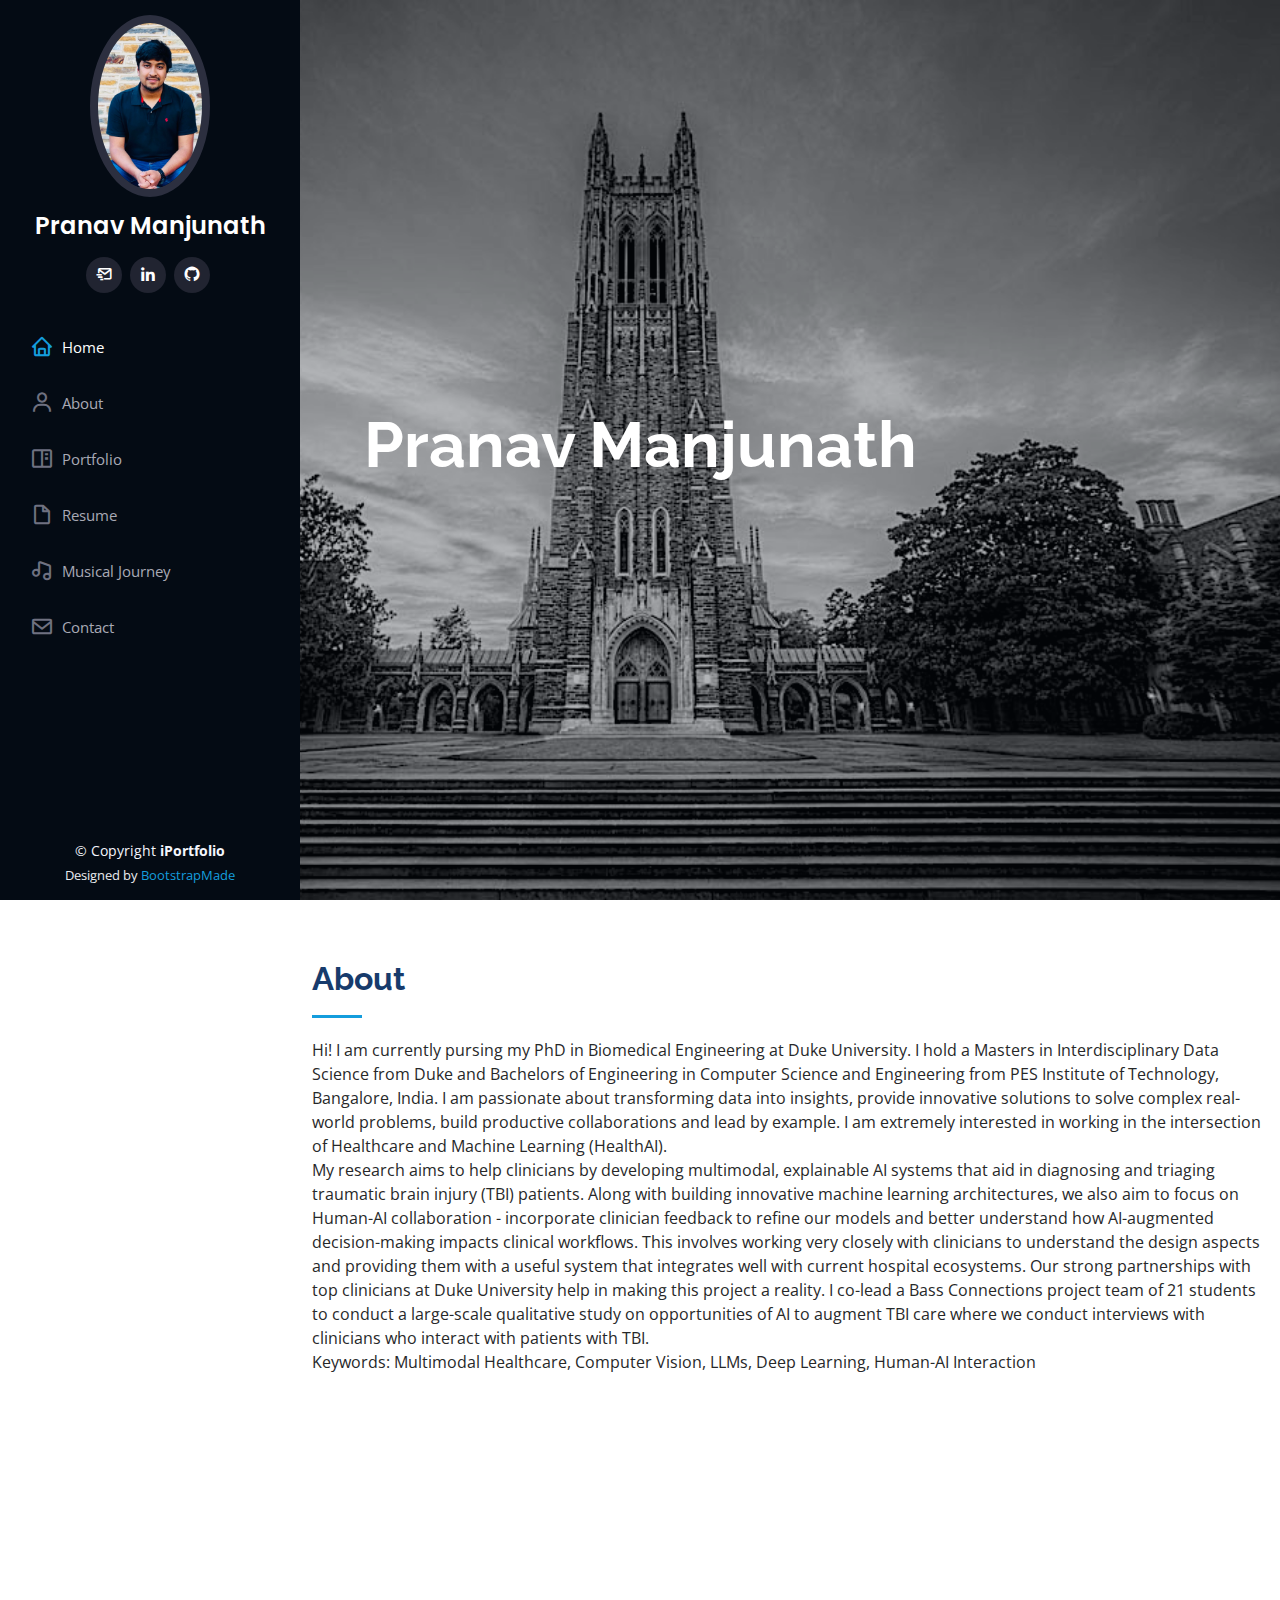
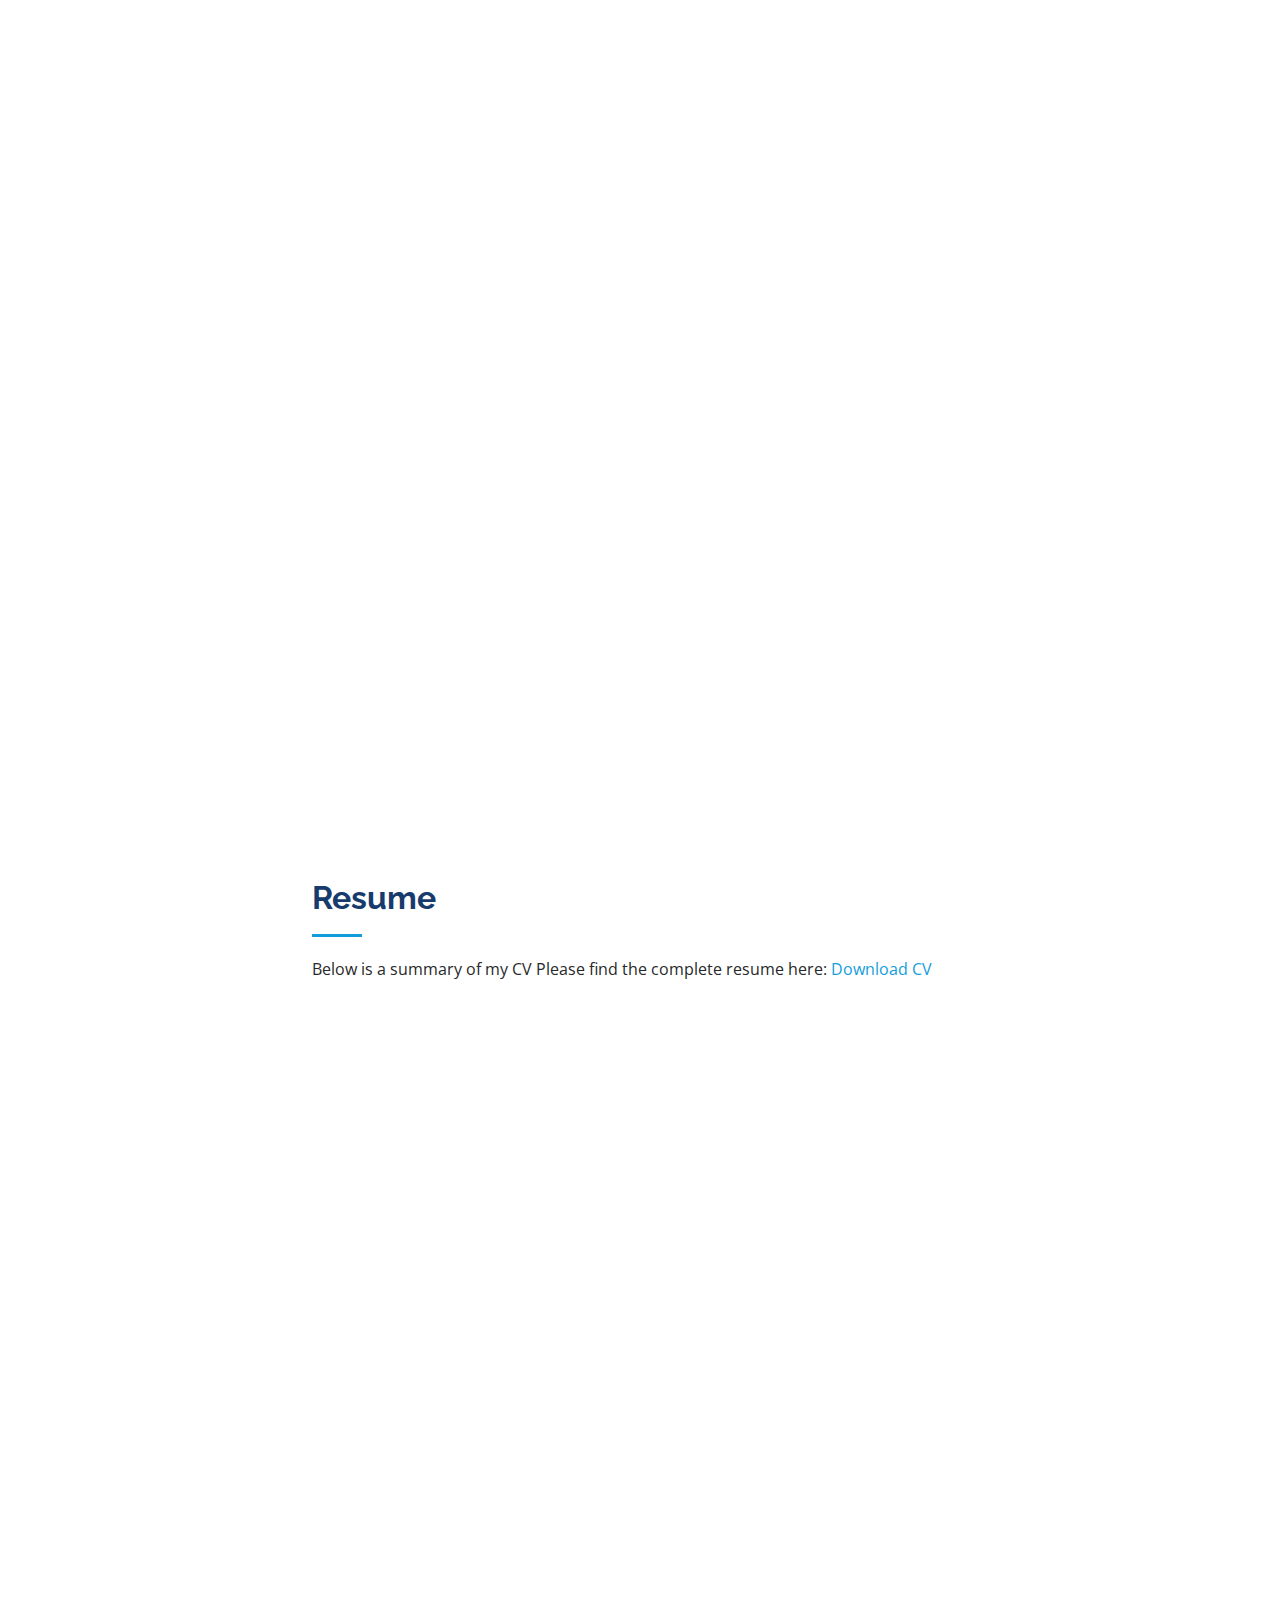
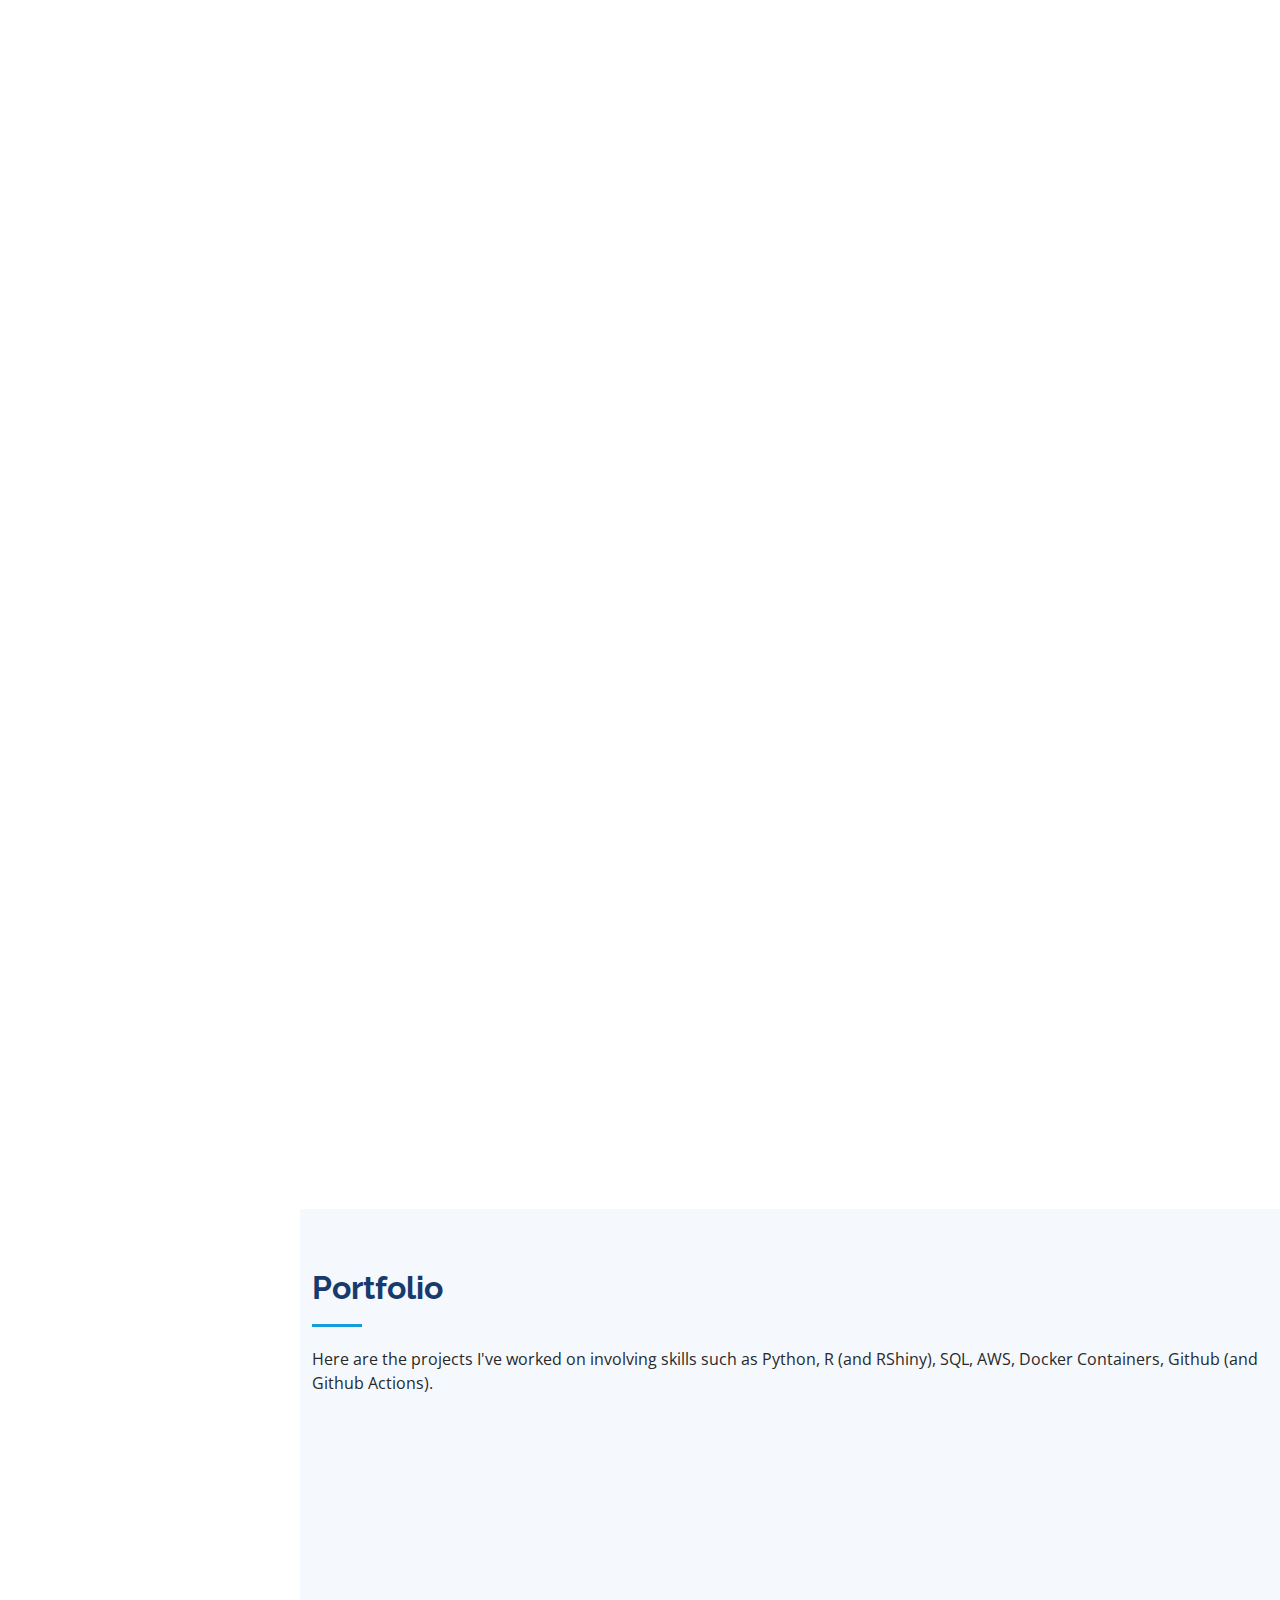
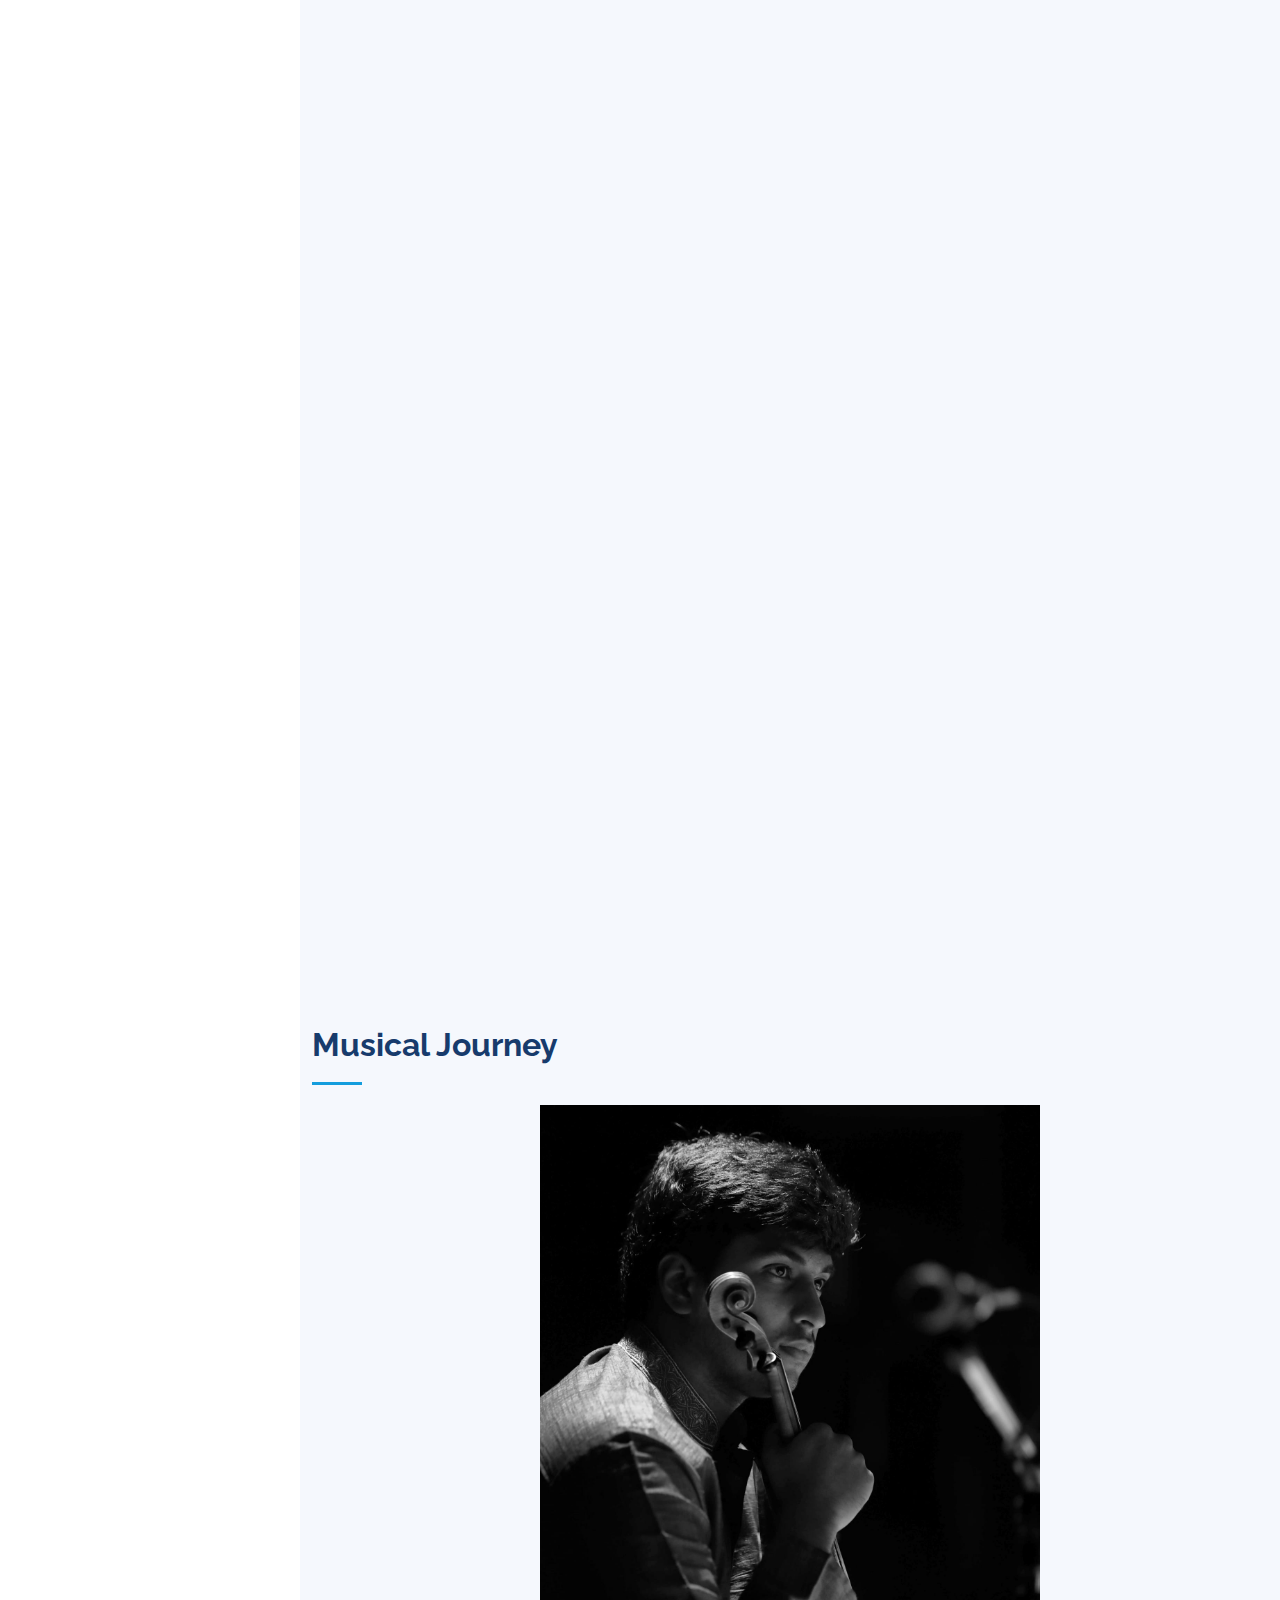
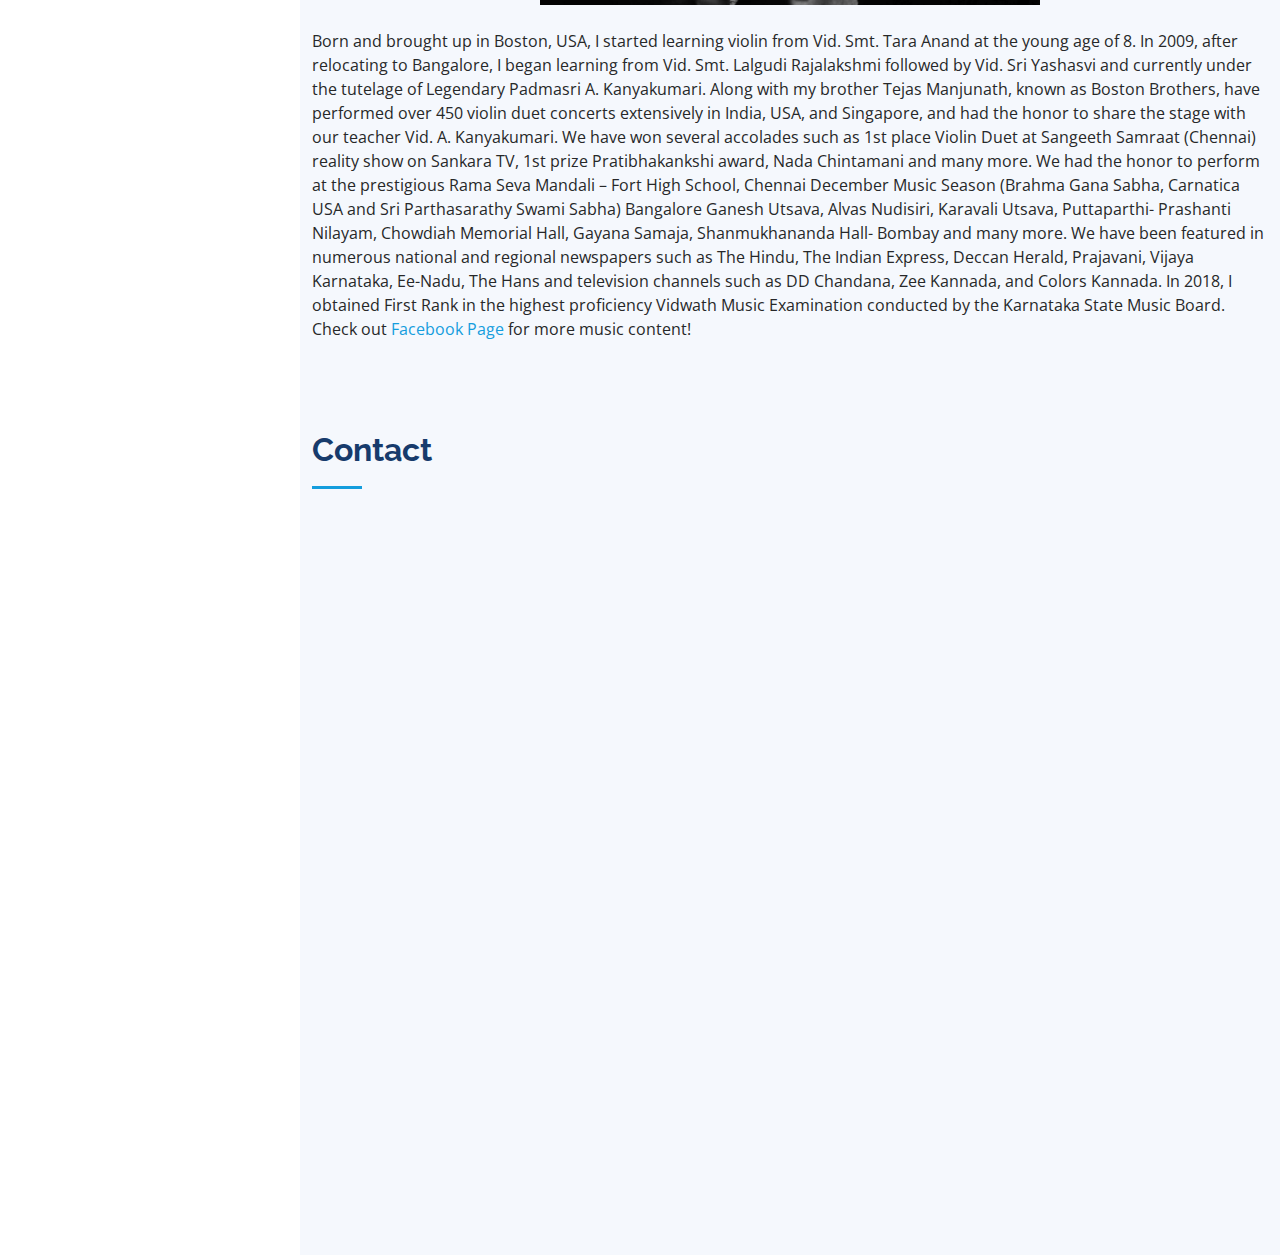
==== commit 2658af7e: "Update index.html" ====
--- a/index.html
+++ b/index.html
@@ -86,12 +86,10 @@
           <p>Hi! I am currently pursing my PhD in Biomedical Engineering at Duke University. I hold a Masters in Interdisciplinary Data Science from Duke and Bachelors of Engineering in Computer Science and Engineering from PES Institute of Technology, Bangalore, India.
             I am passionate about transforming data into insights, provide innovative solutions to solve complex real-world problems, build productive collaborations and lead by example. I am extremely interested in working in the intersection of Healthcare and Machine Learning (HealthAI).  
           <br>
-          My research aims to help doctors by developing quick, accurate, and explainable AI systems that aid in diagnosing and triaging traumatic brain injury (TBI) patients. Along with building innovative machine learning architectures, we also aim to focus on the Human-AI Collaboration, specifically the Doctor-AI Collaboration. 
-          This involves working very closely with doctors to understand the design aspects and providing them with a useful system that integrates well with current hospital ecosystems. Our strong partnerships with top clinicians at Duke University help in making this project a reality. I co-lead a Bass Connections project team of 21 students to conduct a large-scale qualitative study on opportunities of AI to augment TBI care where we conduct interviews with clinicians who interact with patients with TBI.
+          My research aims to help clinicians by developing multimodal, explainable AI systems that aid in diagnosing and triaging traumatic brain injury (TBI) patients. Along with building innovative machine learning architectures, we also aim to focus on Human-AI collaboration - incorporate clinician feedback to refine our models and better understand how AI-augmented decision-making impacts clinical workflows.
+          This involves working very closely with clinicians to understand the design aspects and providing them with a useful system that integrates well with current hospital ecosystems. Our strong partnerships with top clinicians at Duke University help in making this project a reality. I co-lead a Bass Connections project team of 21 students to conduct a large-scale qualitative study on opportunities of AI to augment TBI care where we conduct interviews with clinicians who interact with patients with TBI.
           <br>
-          We create AI architectures that focus on integrating different types of patient data, consisting of brain CT scans, radiology reports, and Electronic Health Records (EHR) to diagnose and triage patients effectively. Another significant by-product of our project is curating the largest multimodal TBI dataset ensuring broader accessibility and real-world applicability.
-          <br>
-          Keywords: Computer Vision, Deep Learning, Multi-Modal Analysis, Human-AI Interaction
+          Keywords: Multimodal Healthcare, Computer Vision, LLMs, Deep Learning, Human-AI Interaction
 
           
           </p>
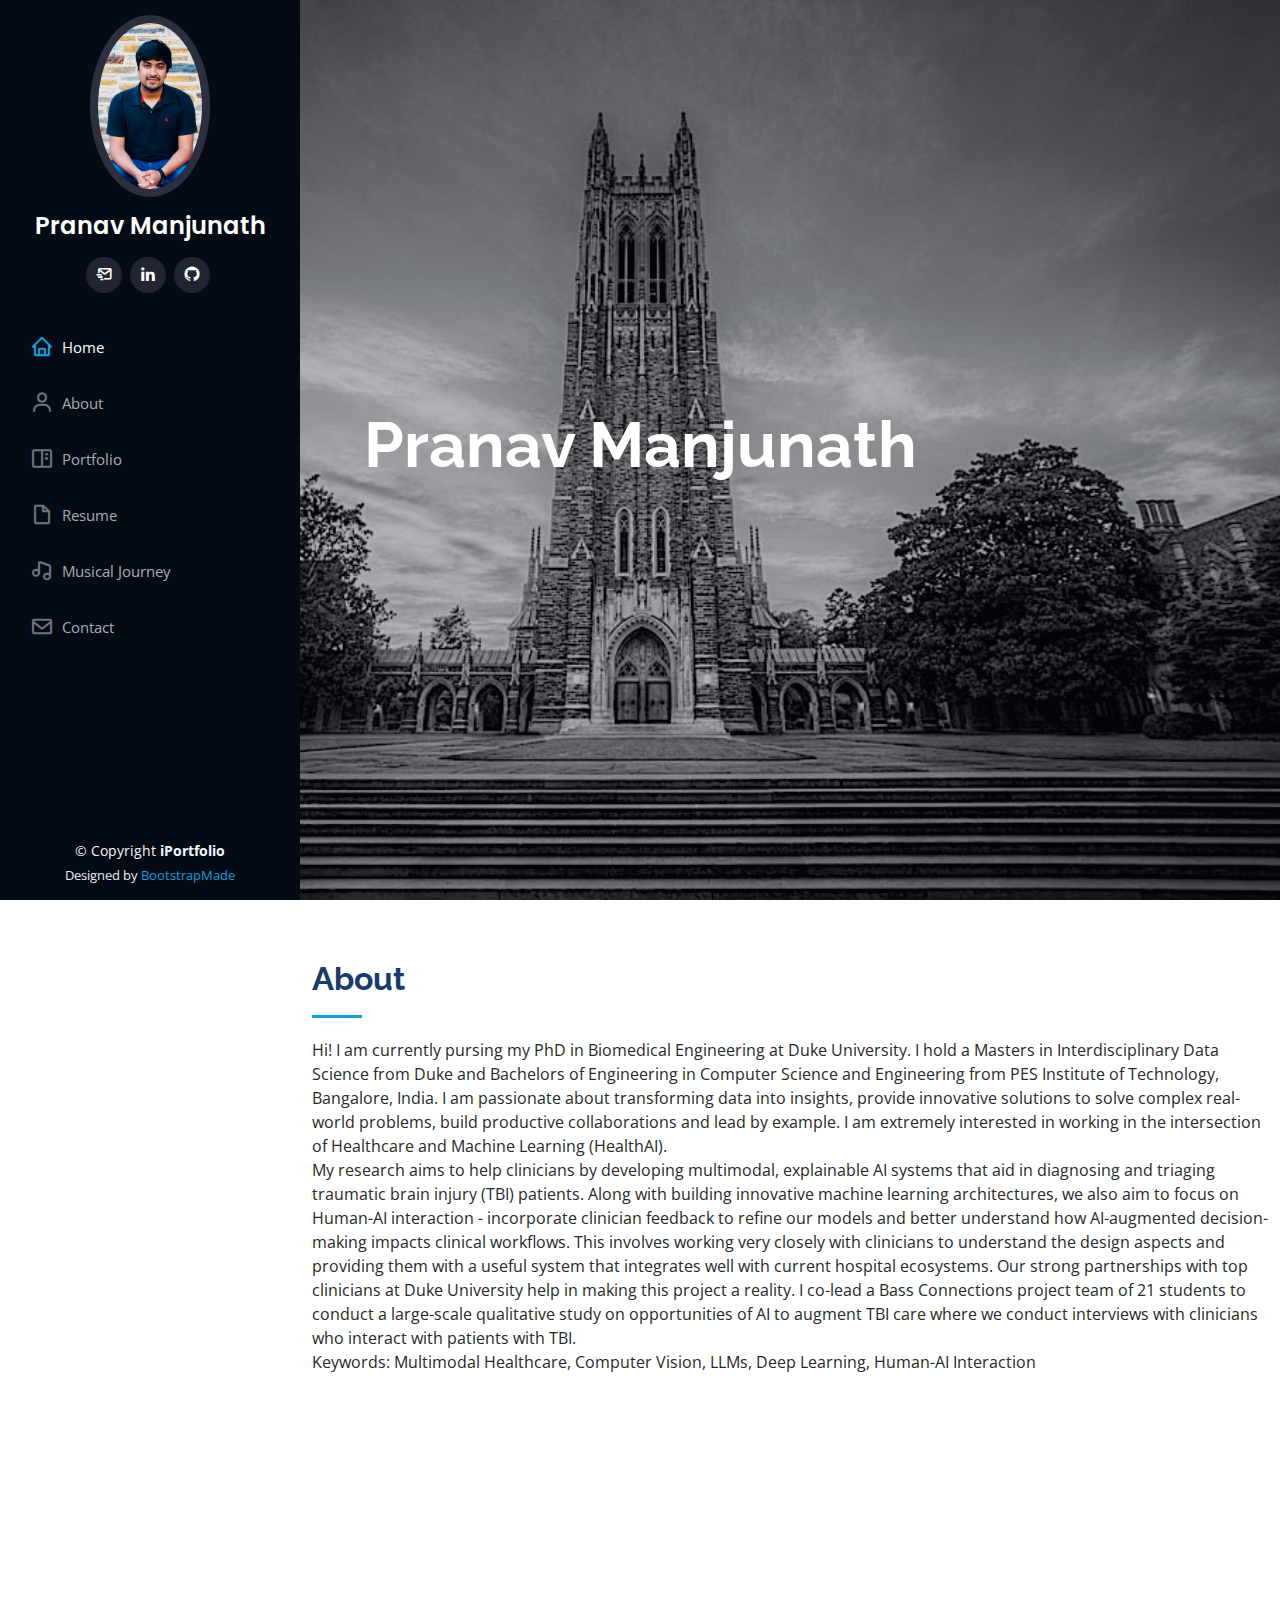
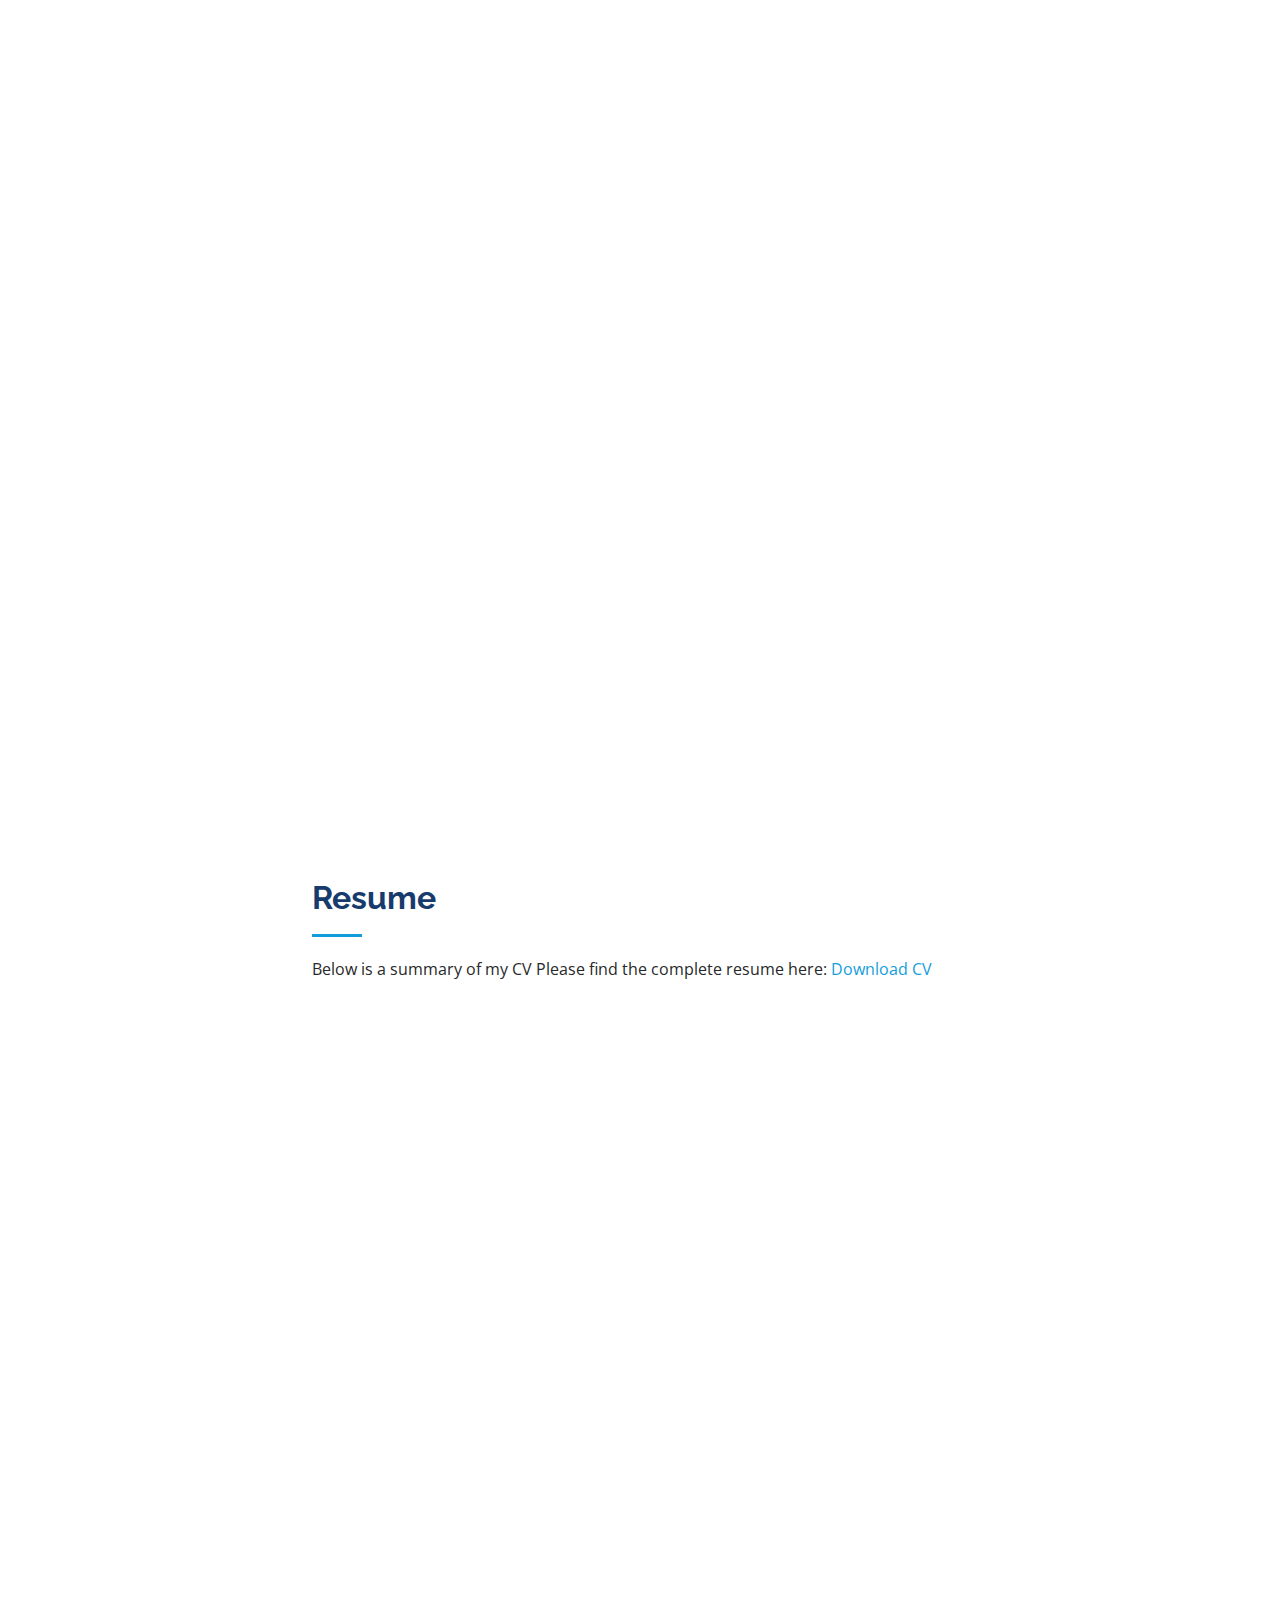
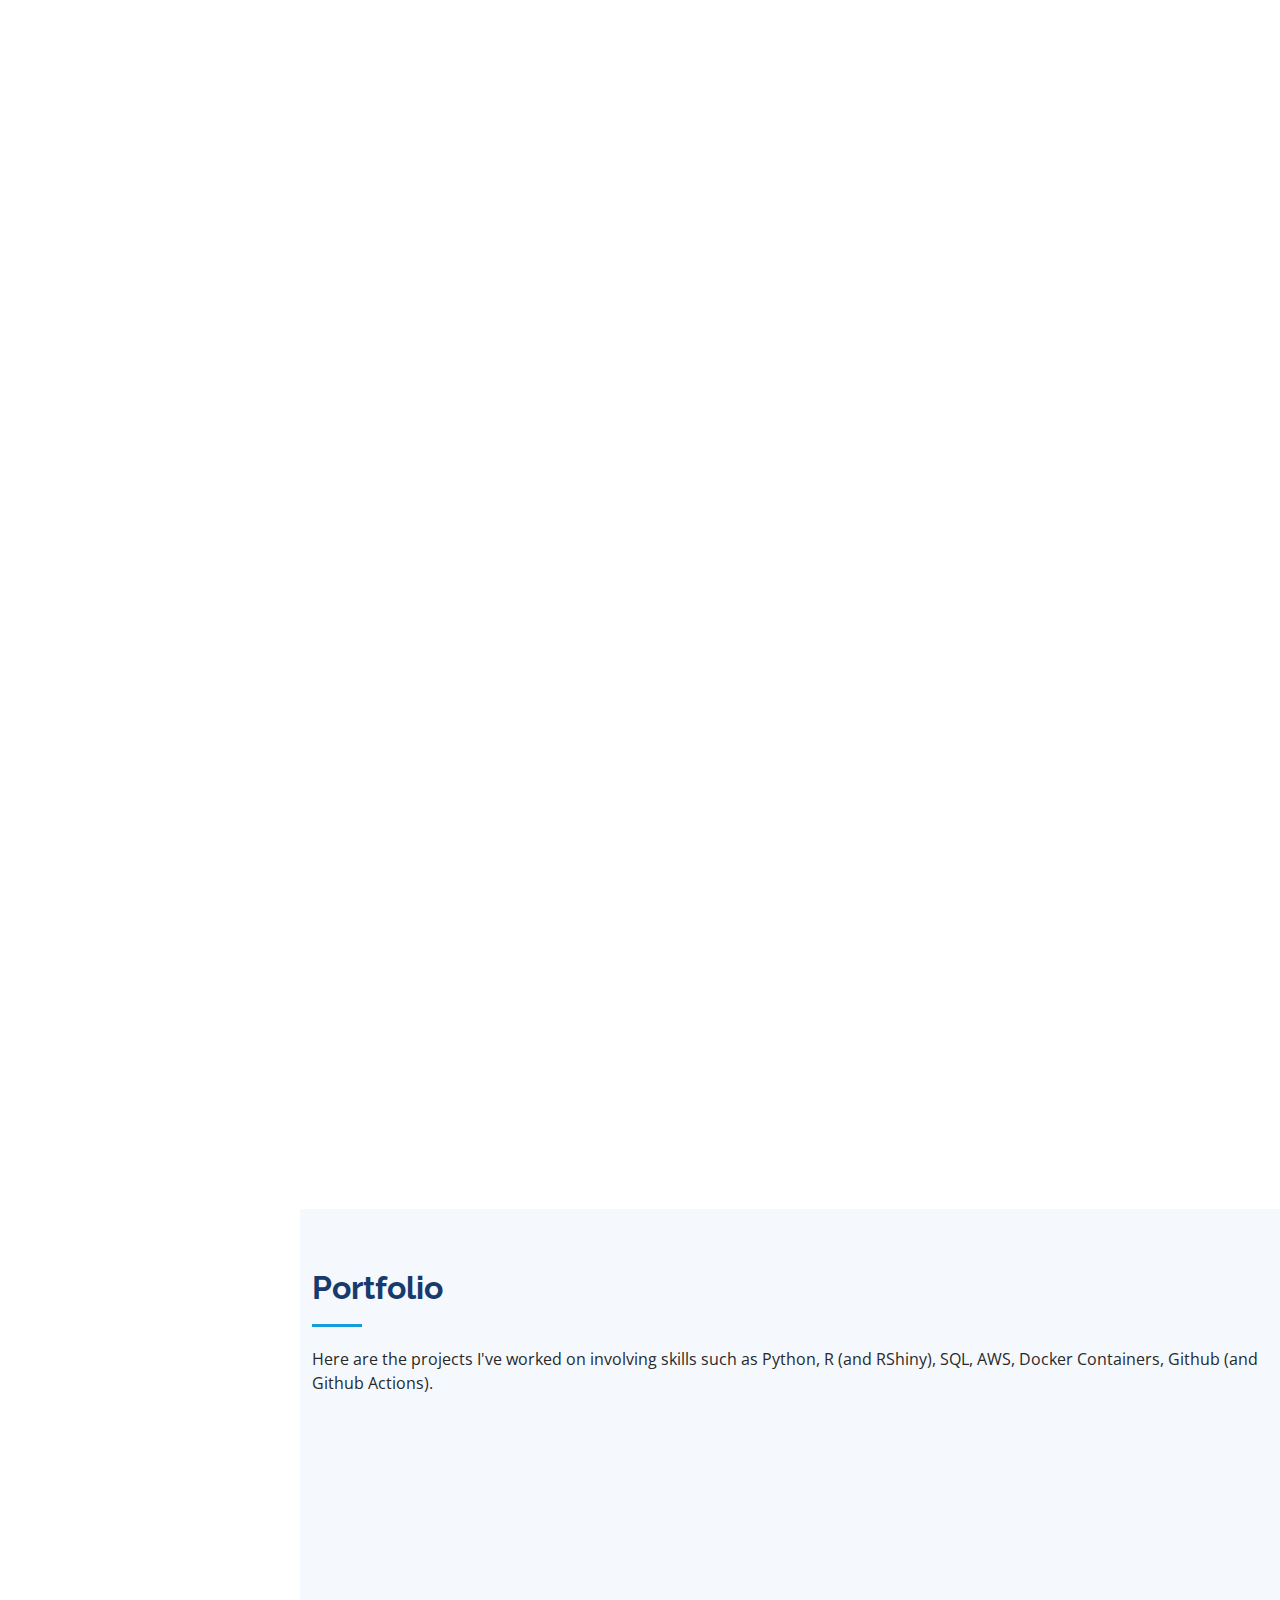
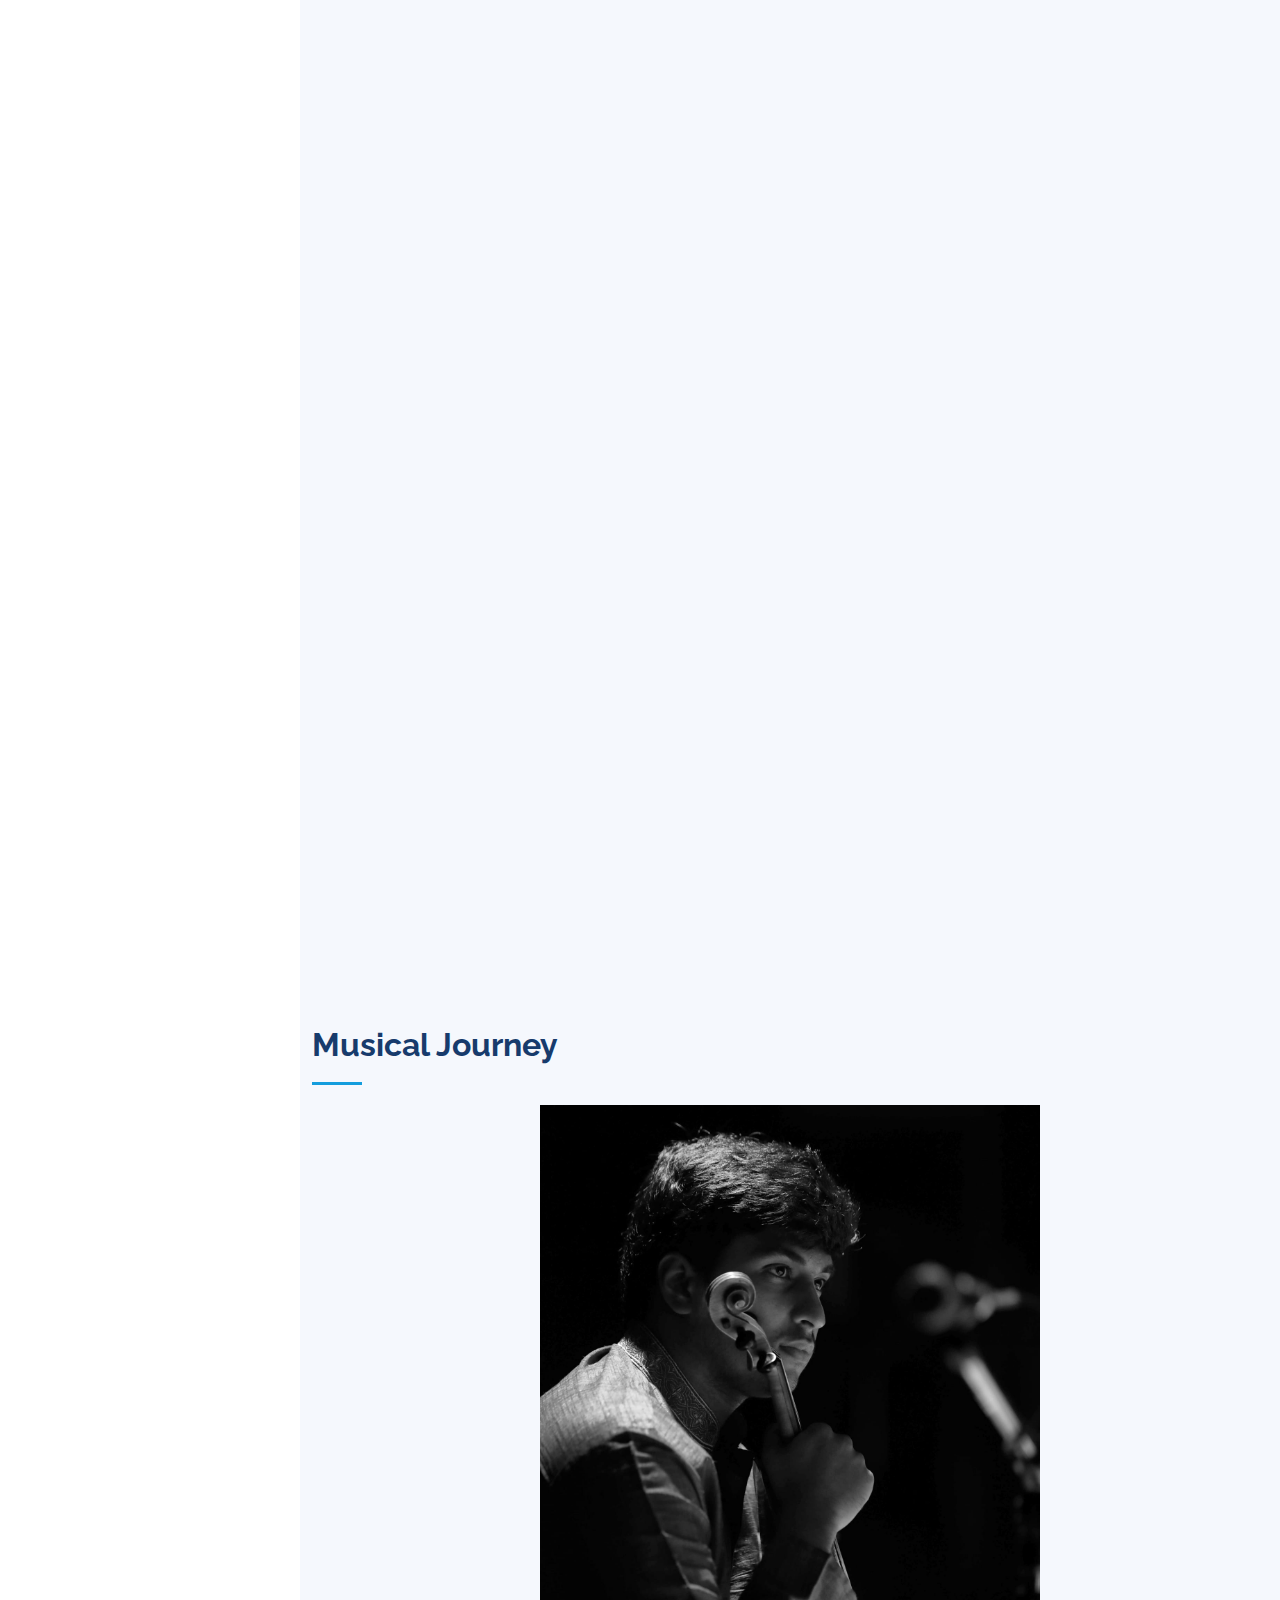
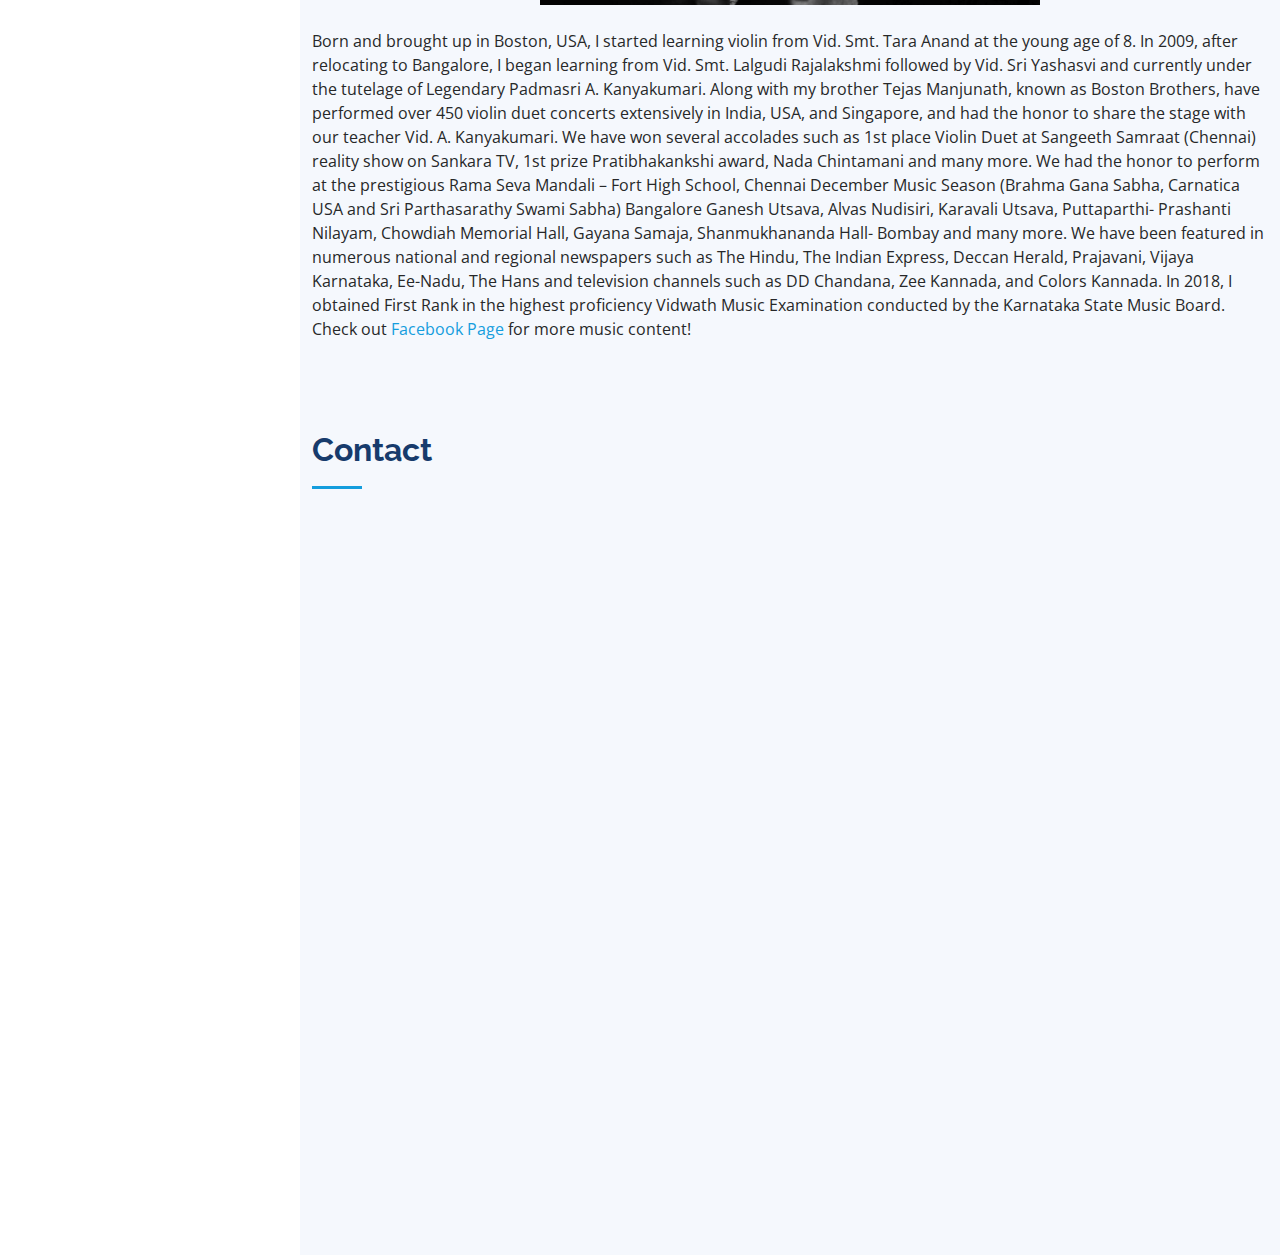
==== commit 63070923: "Update index.html" ====
--- a/index.html
+++ b/index.html
@@ -86,7 +86,7 @@
           <p>Hi! I am currently pursing my PhD in Biomedical Engineering at Duke University. I hold a Masters in Interdisciplinary Data Science from Duke and Bachelors of Engineering in Computer Science and Engineering from PES Institute of Technology, Bangalore, India.
             I am passionate about transforming data into insights, provide innovative solutions to solve complex real-world problems, build productive collaborations and lead by example. I am extremely interested in working in the intersection of Healthcare and Machine Learning (HealthAI).  
           <br>
-          My research aims to help clinicians by developing multimodal, explainable AI systems that aid in diagnosing and triaging traumatic brain injury (TBI) patients. Along with building innovative machine learning architectures, we also aim to focus on Human-AI collaboration - incorporate clinician feedback to refine our models and better understand how AI-augmented decision-making impacts clinical workflows.
+          My research aims to help clinicians by developing multimodal, explainable AI systems that aid in diagnosing and triaging traumatic brain injury (TBI) patients. Along with building innovative machine learning architectures, we also aim to focus on Human-AI interaction - incorporate clinician feedback to refine our models and better understand how AI-augmented decision-making impacts clinical workflows.
           This involves working very closely with clinicians to understand the design aspects and providing them with a useful system that integrates well with current hospital ecosystems. Our strong partnerships with top clinicians at Duke University help in making this project a reality. I co-lead a Bass Connections project team of 21 students to conduct a large-scale qualitative study on opportunities of AI to augment TBI care where we conduct interviews with clinicians who interact with patients with TBI.
           <br>
           Keywords: Multimodal Healthcare, Computer Vision, LLMs, Deep Learning, Human-AI Interaction
@@ -104,7 +104,7 @@
             <p class="fst-italic">
                <ul>
                  <li><i class="bi bi-chevron-right"></i> PhD  - Biomedical Engineering (Dr. Tim Dunn's Lab) - Duke University (<a href="https://www.tdunnlab.org">Lab Website</a>)</li>
-                  <li><i class="bi bi-chevron-right"></i>Research Work focuses on building AI Models to help improve Patient Care for Traumatic Brain Injury.</li>                   
+                  <li><i class="bi bi-chevron-right"></i>Research Work focuses on building multimodal AI systems to help augment Traumatic Brain Injur care.</li>                   
               </ul>
             </p>
 
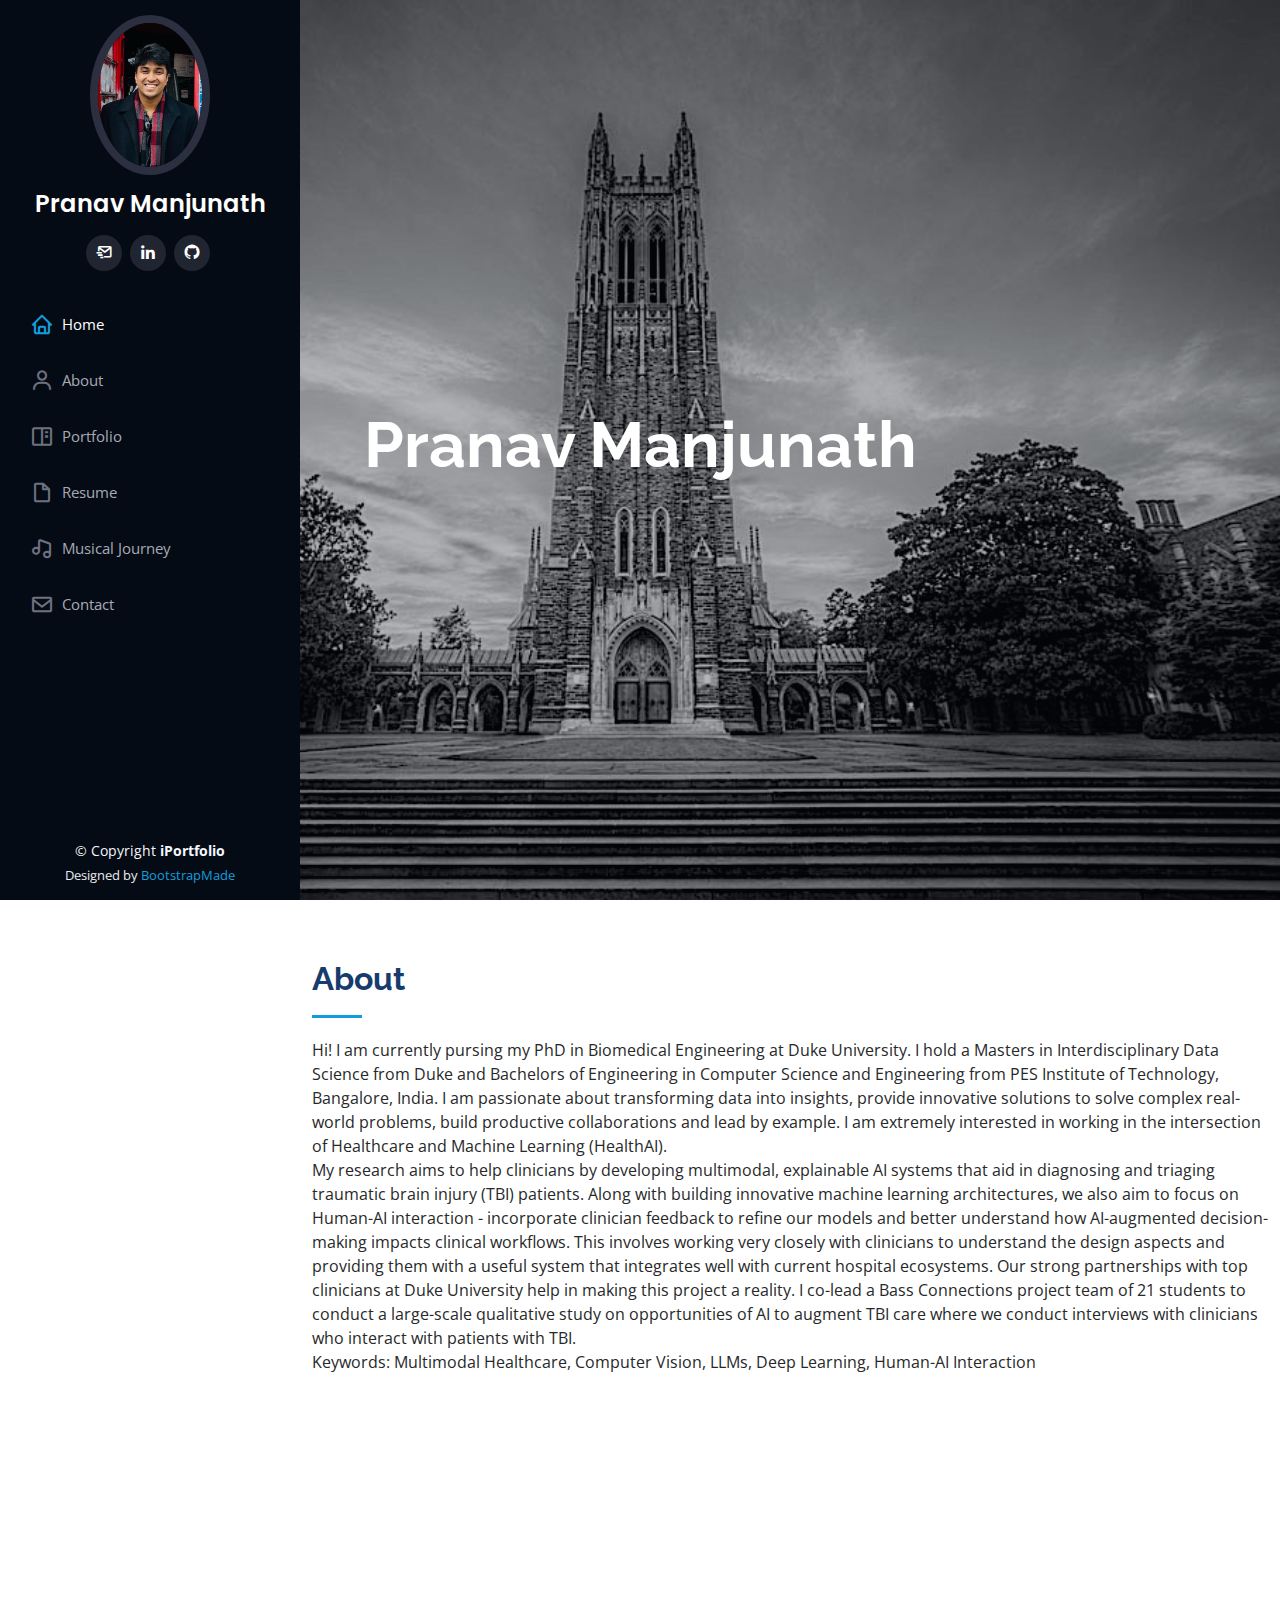
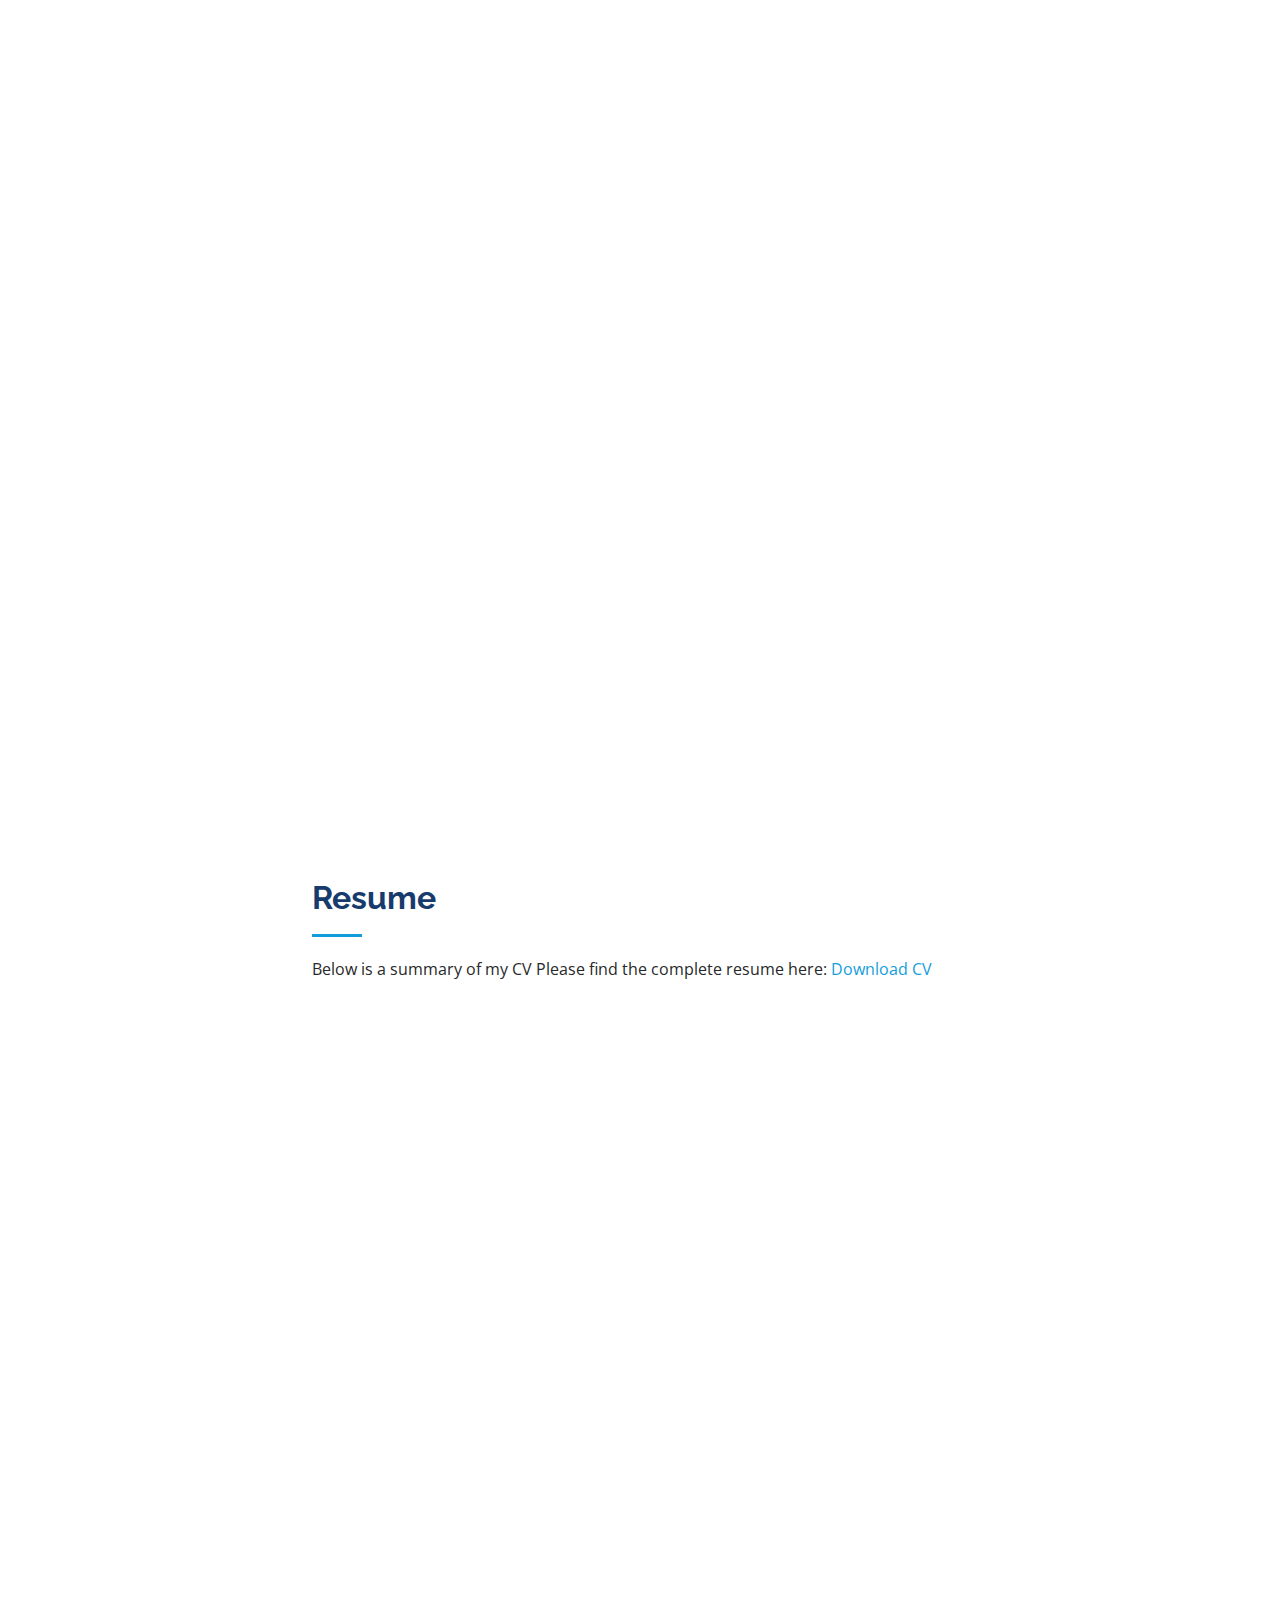
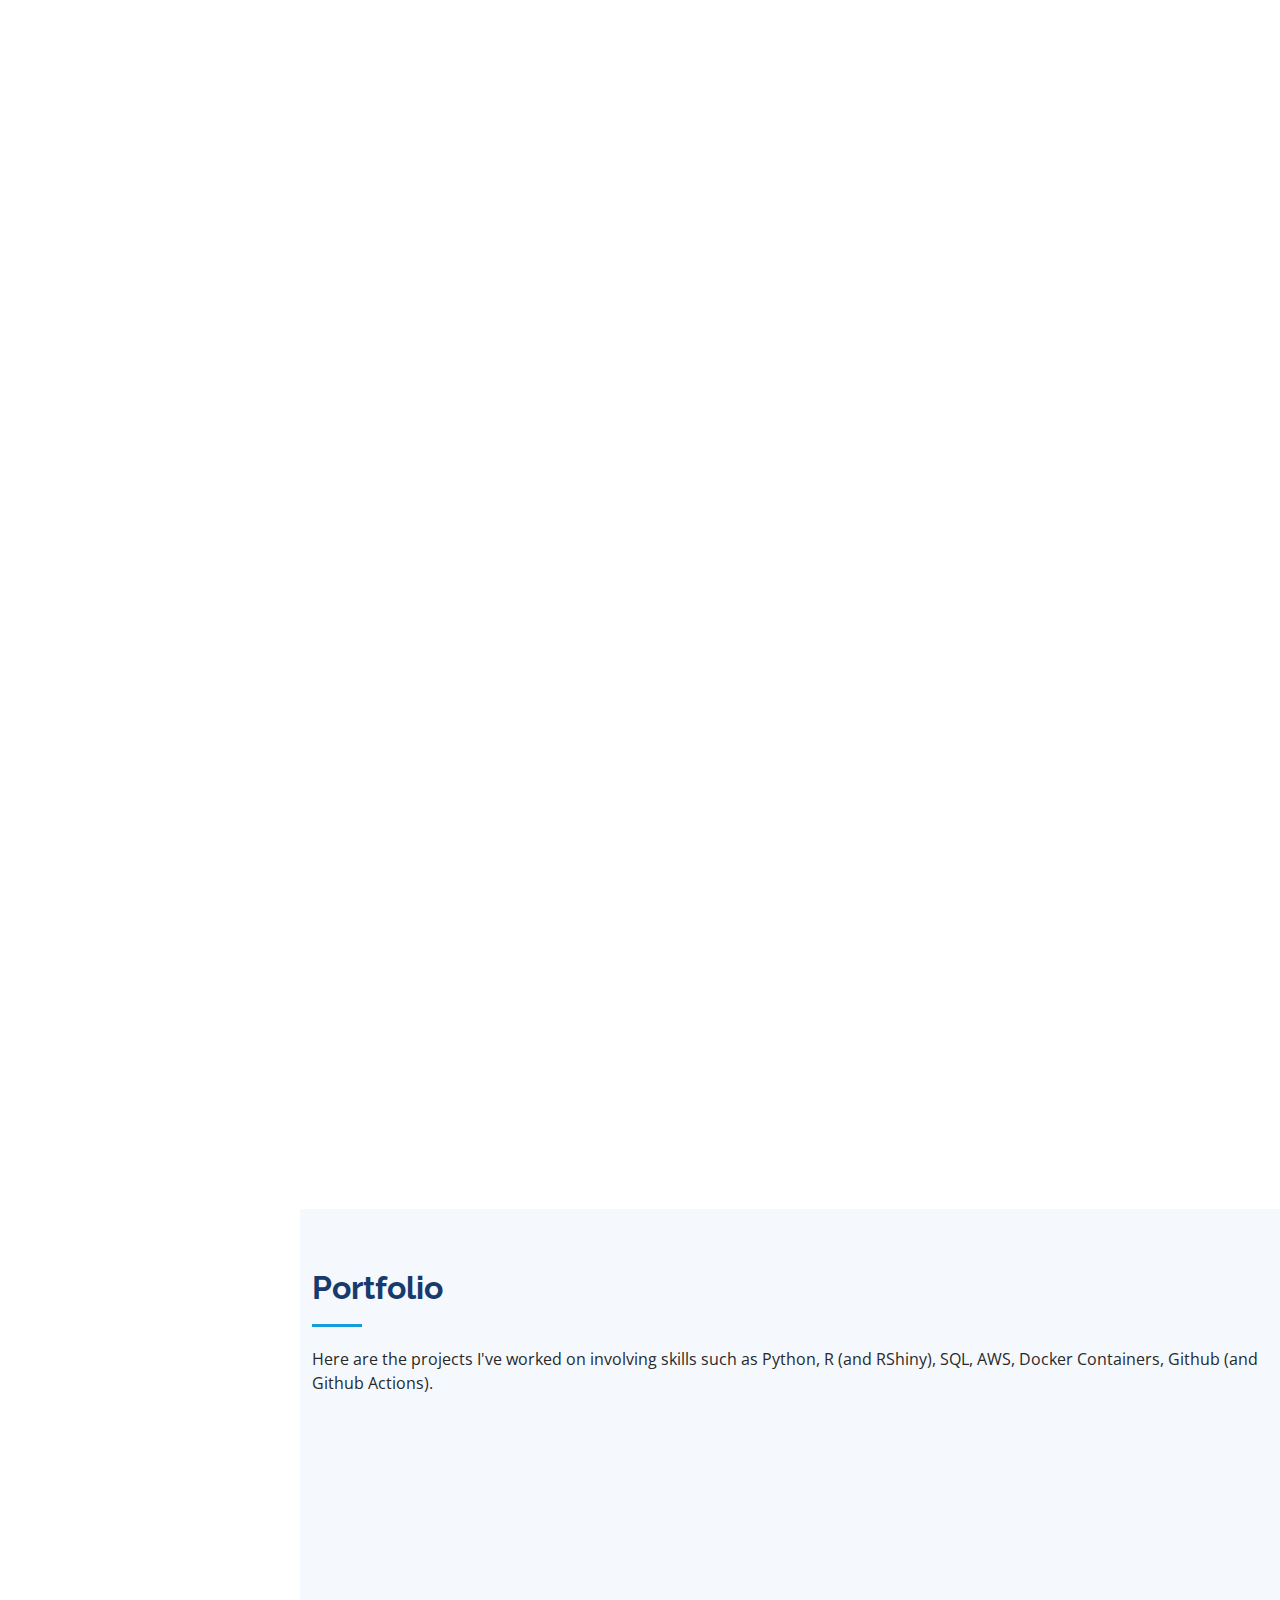
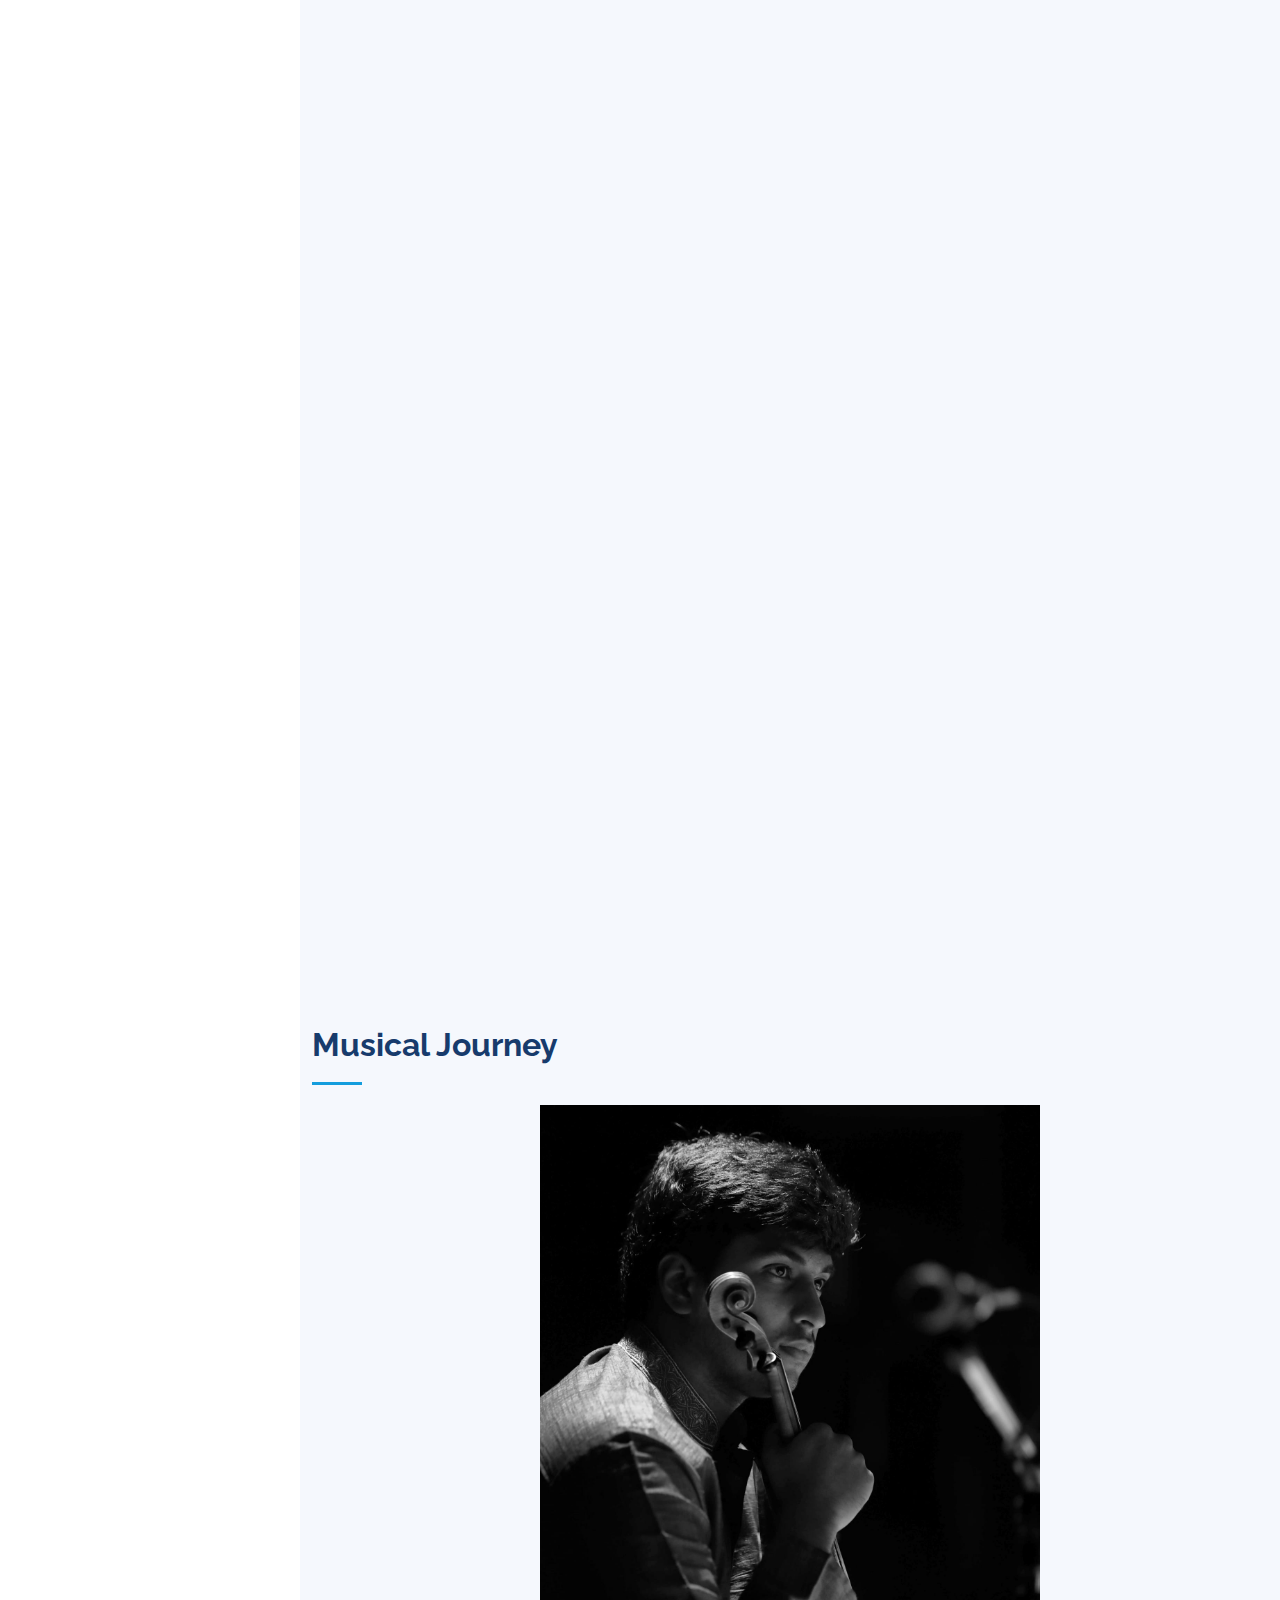
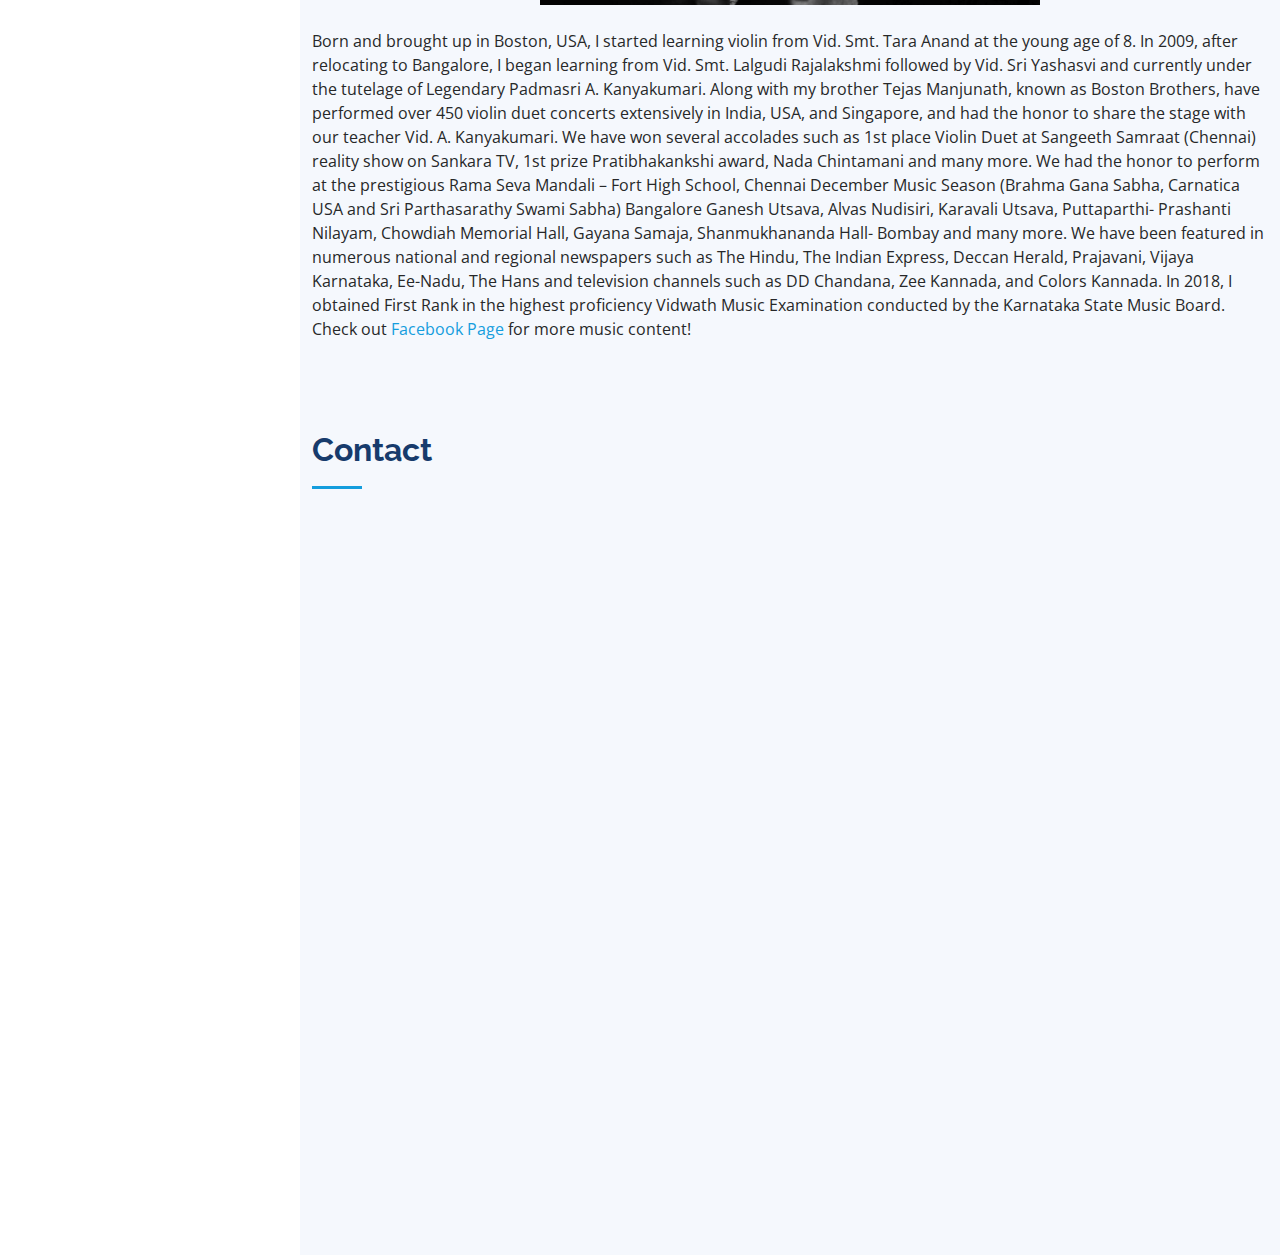
==== commit 3a49a3b4: "Update index.html" ====
--- a/index.html
+++ b/index.html
@@ -45,7 +45,7 @@
     <div class="d-flex flex-column">
 
       <div class="profile">
-        <img src="assets/img/pranav-pic.png" alt="" class="img-fluid rounded-circle">
+        <img src="assets/img/IMG_8025.jpeg" alt="" class="img-fluid rounded-circle">
         <h1 class="text-light"><a href="index.html">Pranav Manjunath</a></h1>
         <div class="social-links mt-3 text-center">
           <a href="mailto:pranav.manjunath@duke.edu" class="Email"><i class="bx bx-mail-send"></i></a>
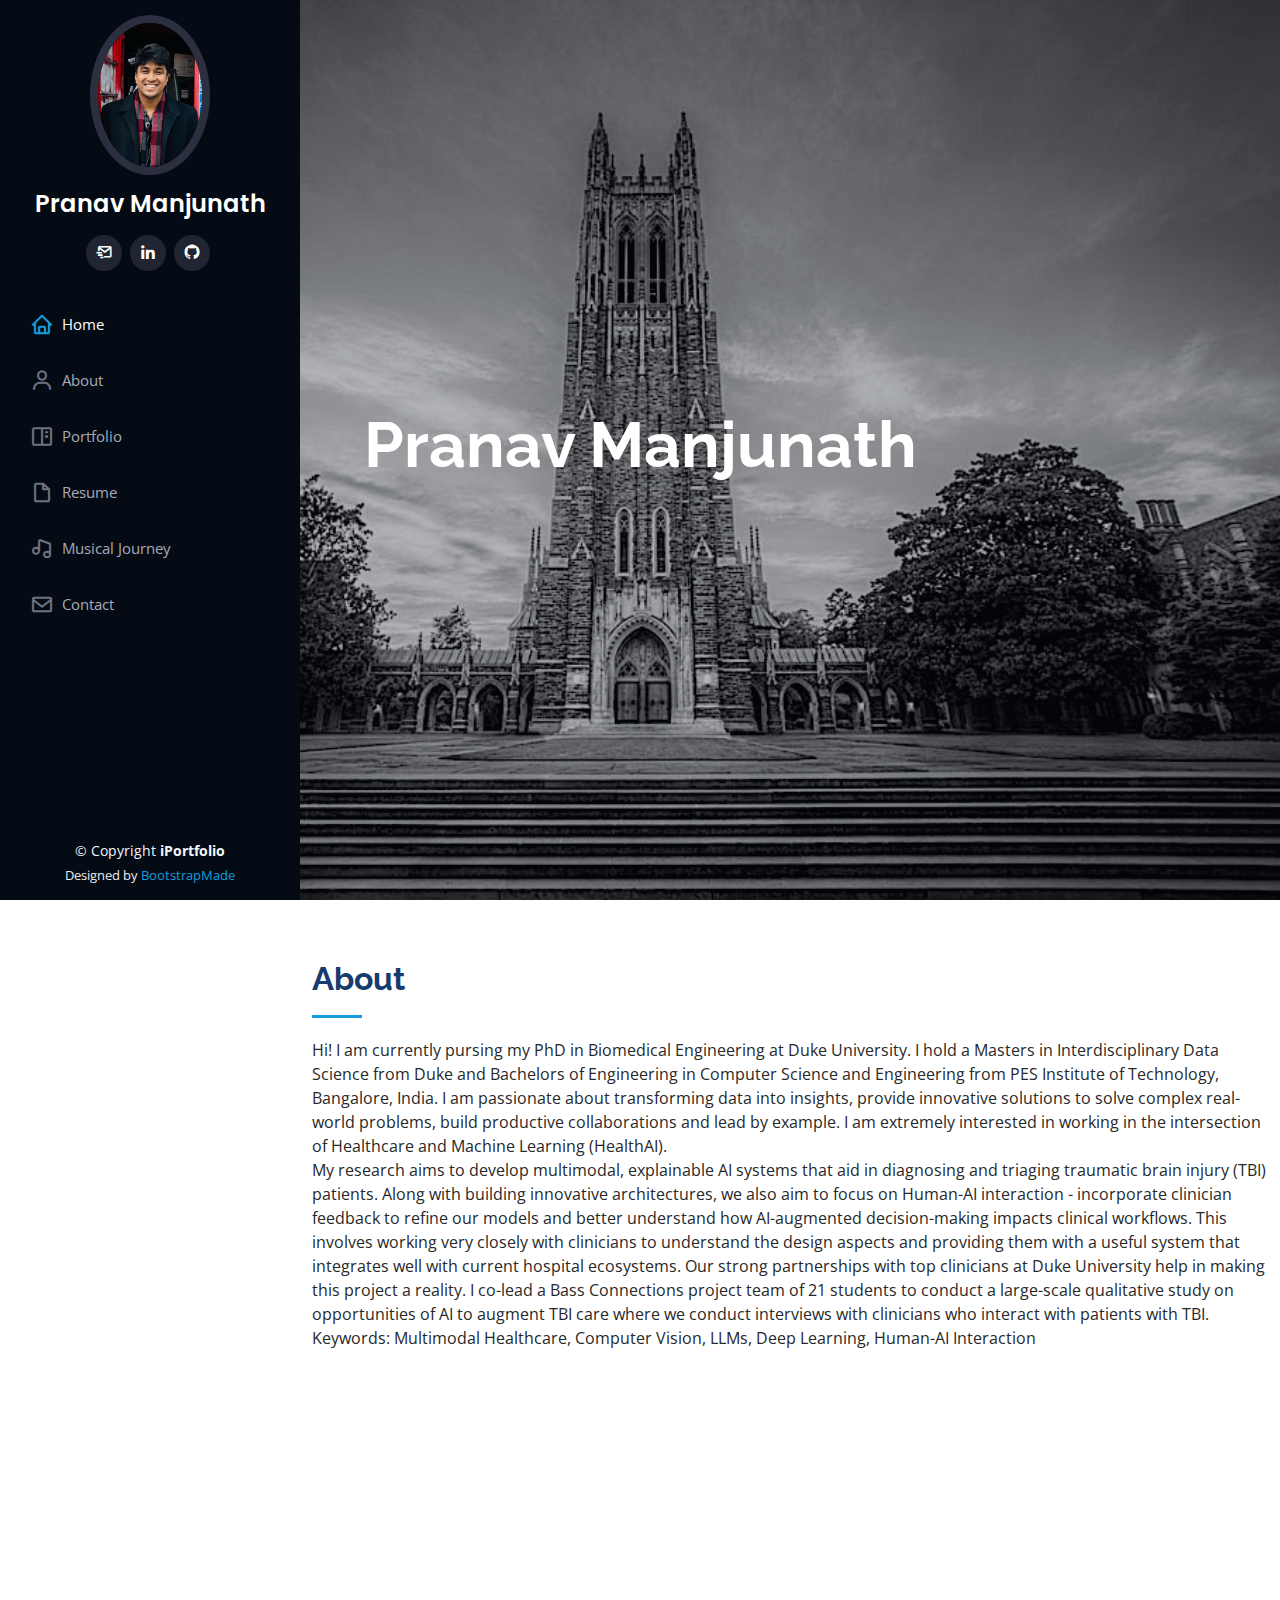
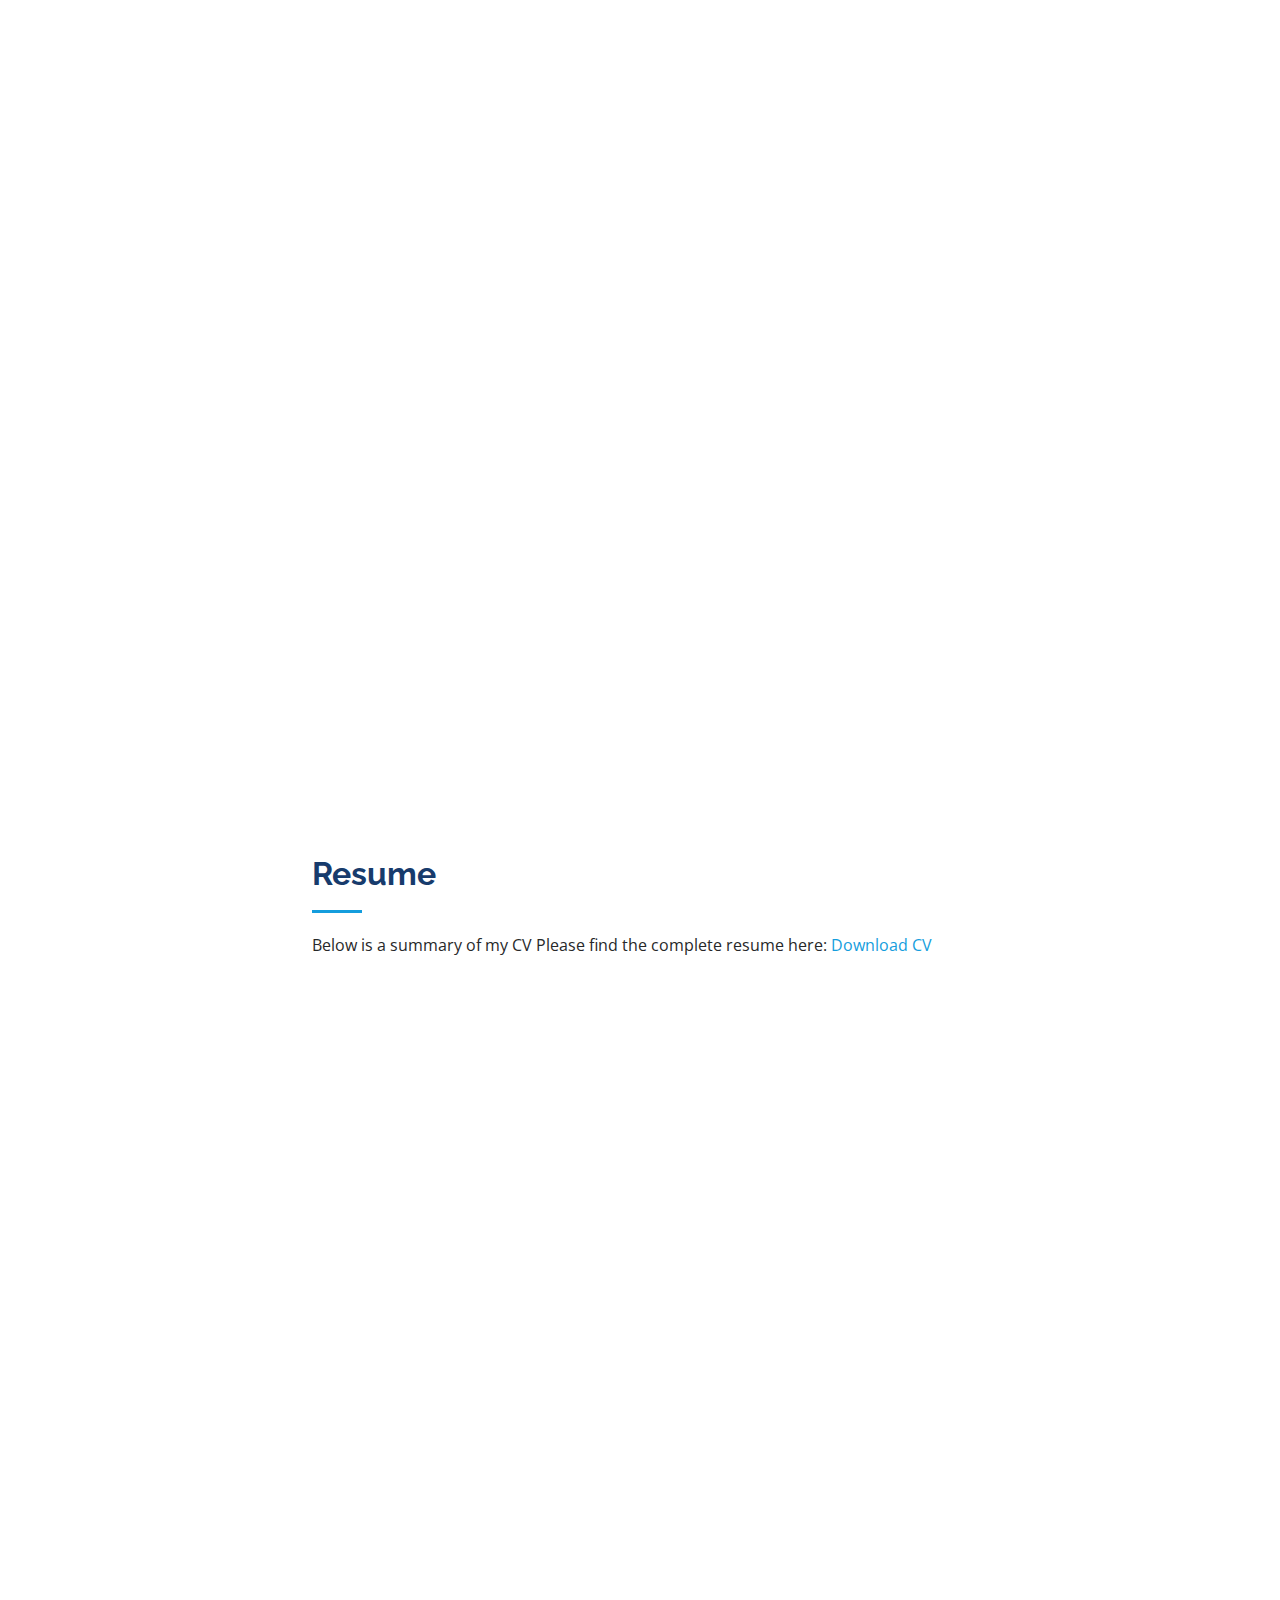
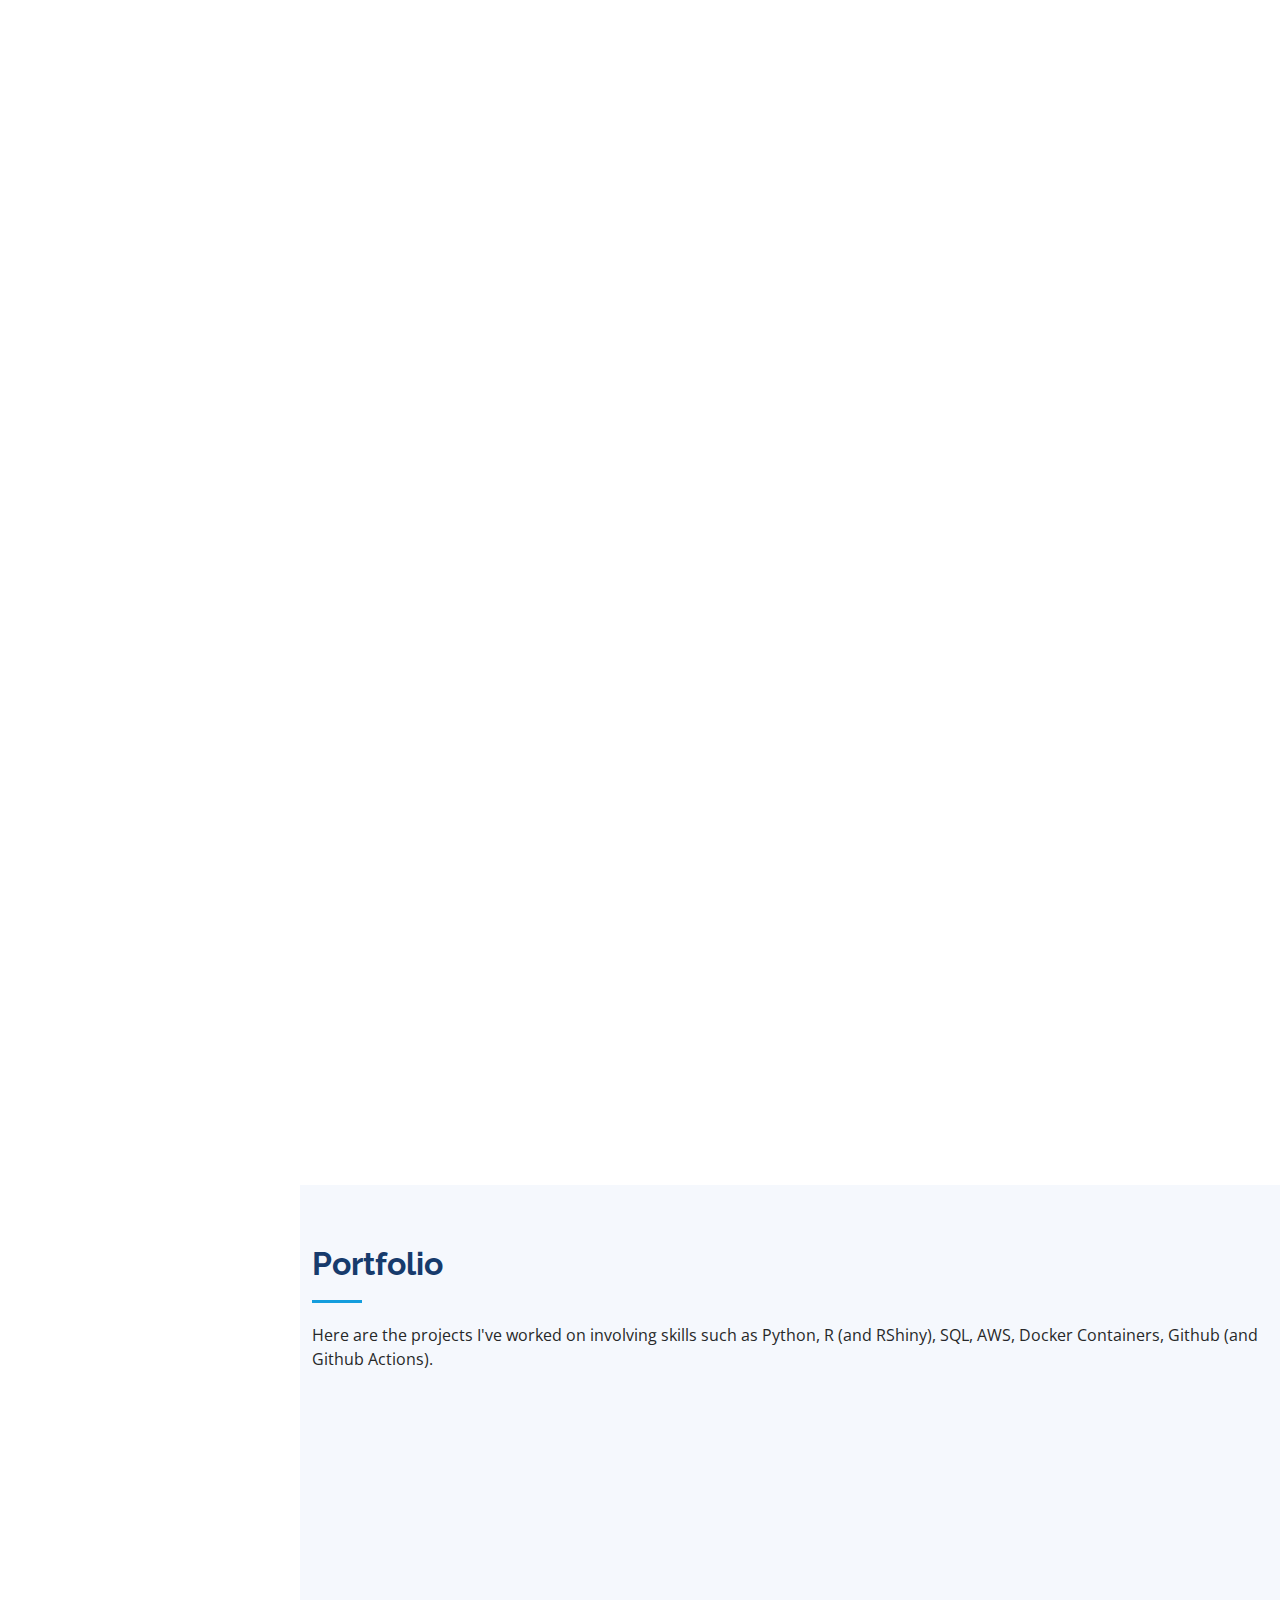
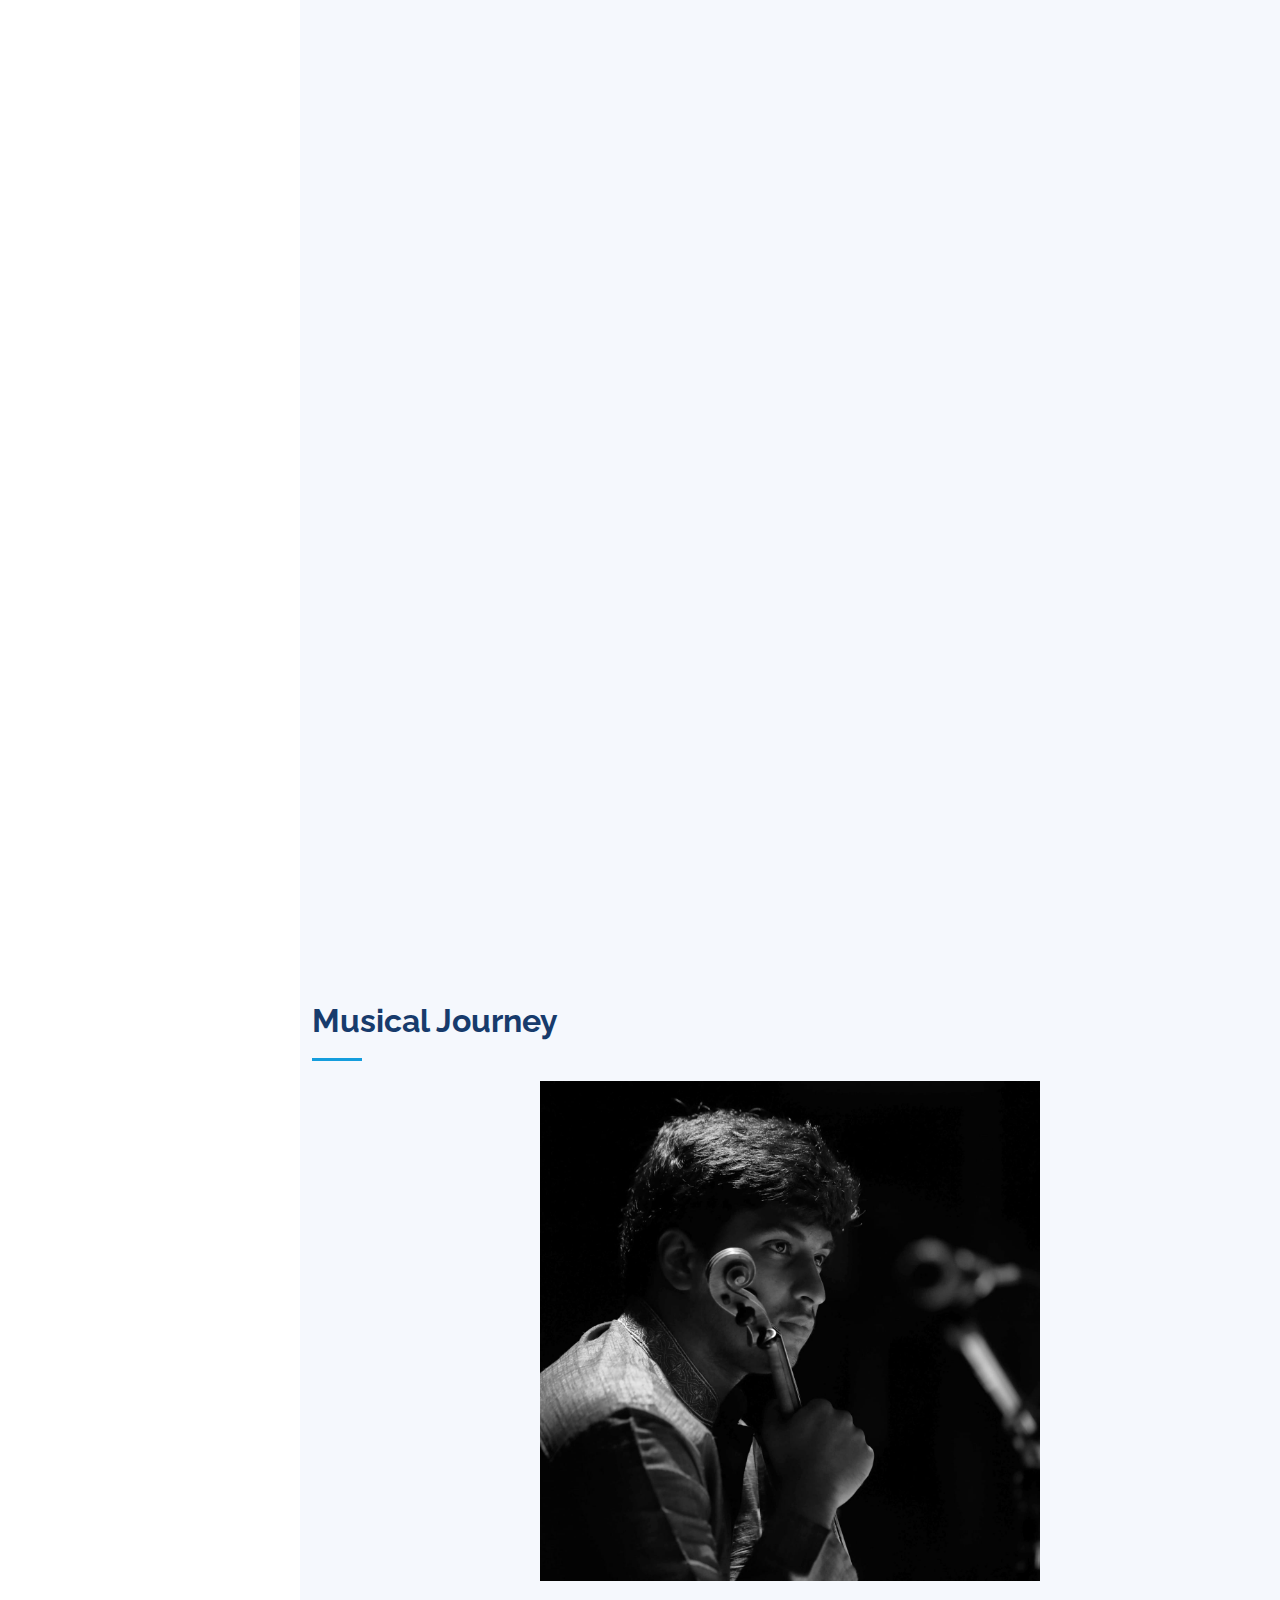
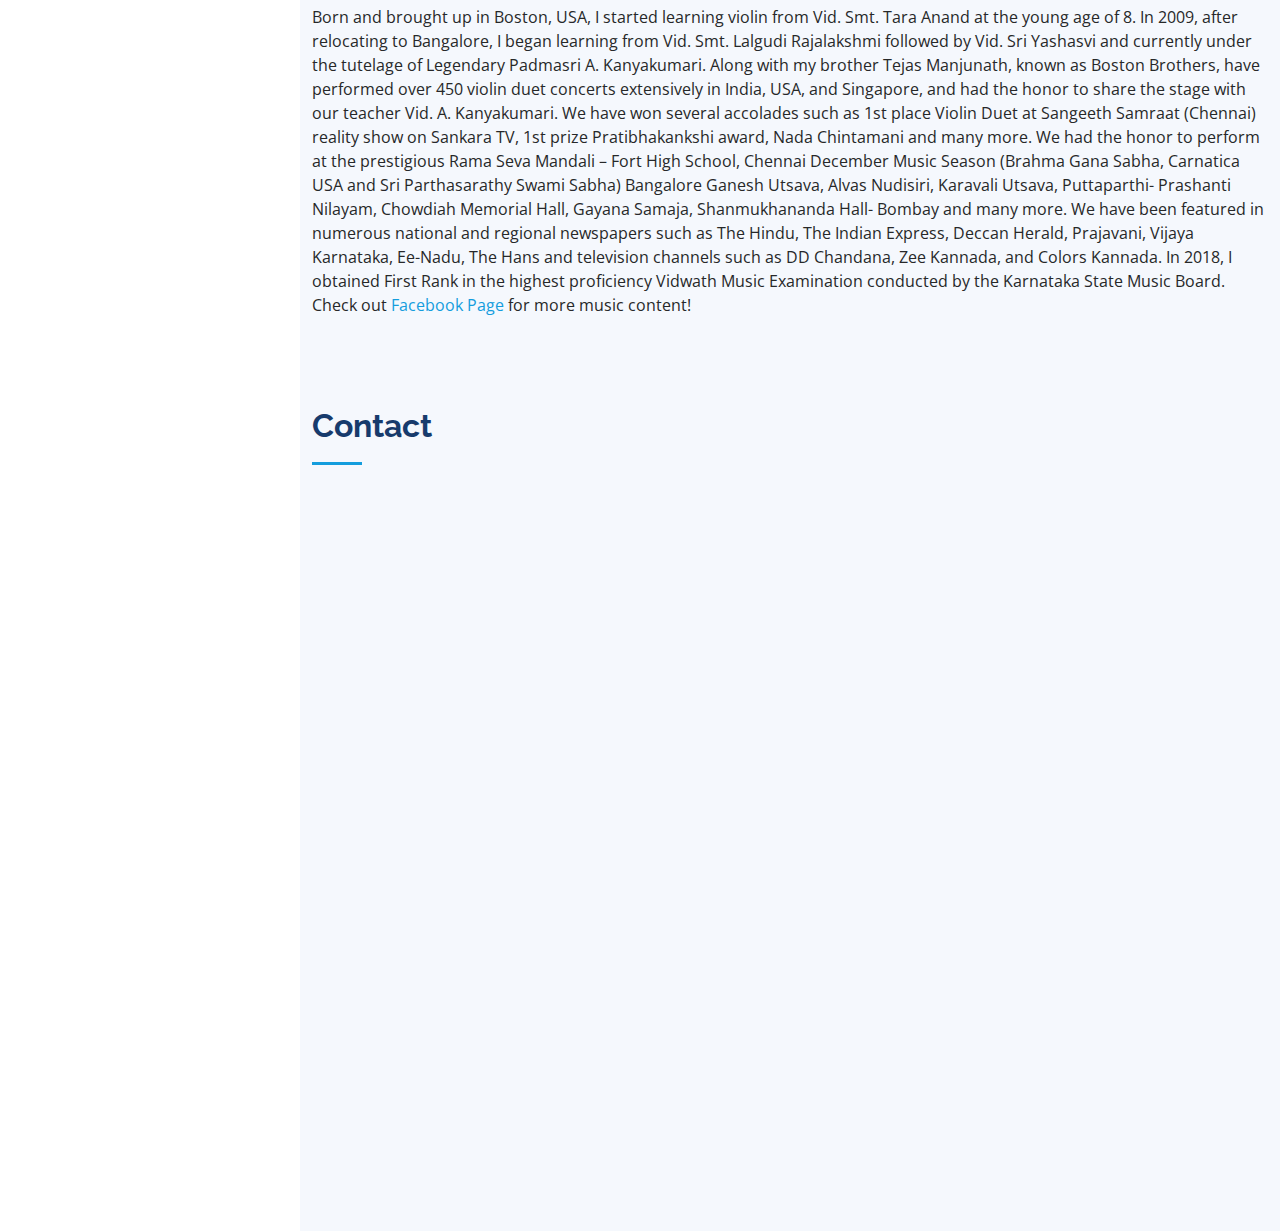
==== commit 40789741: "Update index.html" ====
--- a/index.html
+++ b/index.html
@@ -86,7 +86,7 @@
           <p>Hi! I am currently pursing my PhD in Biomedical Engineering at Duke University. I hold a Masters in Interdisciplinary Data Science from Duke and Bachelors of Engineering in Computer Science and Engineering from PES Institute of Technology, Bangalore, India.
             I am passionate about transforming data into insights, provide innovative solutions to solve complex real-world problems, build productive collaborations and lead by example. I am extremely interested in working in the intersection of Healthcare and Machine Learning (HealthAI).  
           <br>
-          My research aims to help clinicians by developing multimodal, explainable AI systems that aid in diagnosing and triaging traumatic brain injury (TBI) patients. Along with building innovative machine learning architectures, we also aim to focus on Human-AI interaction - incorporate clinician feedback to refine our models and better understand how AI-augmented decision-making impacts clinical workflows.
+          My research aims to develop multimodal, explainable AI systems that aid in diagnosing and triaging traumatic brain injury (TBI) patients. Along with building innovative architectures, we also aim to focus on Human-AI interaction - incorporate clinician feedback to refine our models and better understand how AI-augmented decision-making impacts clinical workflows.
           This involves working very closely with clinicians to understand the design aspects and providing them with a useful system that integrates well with current hospital ecosystems. Our strong partnerships with top clinicians at Duke University help in making this project a reality. I co-lead a Bass Connections project team of 21 students to conduct a large-scale qualitative study on opportunities of AI to augment TBI care where we conduct interviews with clinicians who interact with patients with TBI.
           <br>
           Keywords: Multimodal Healthcare, Computer Vision, LLMs, Deep Learning, Human-AI Interaction
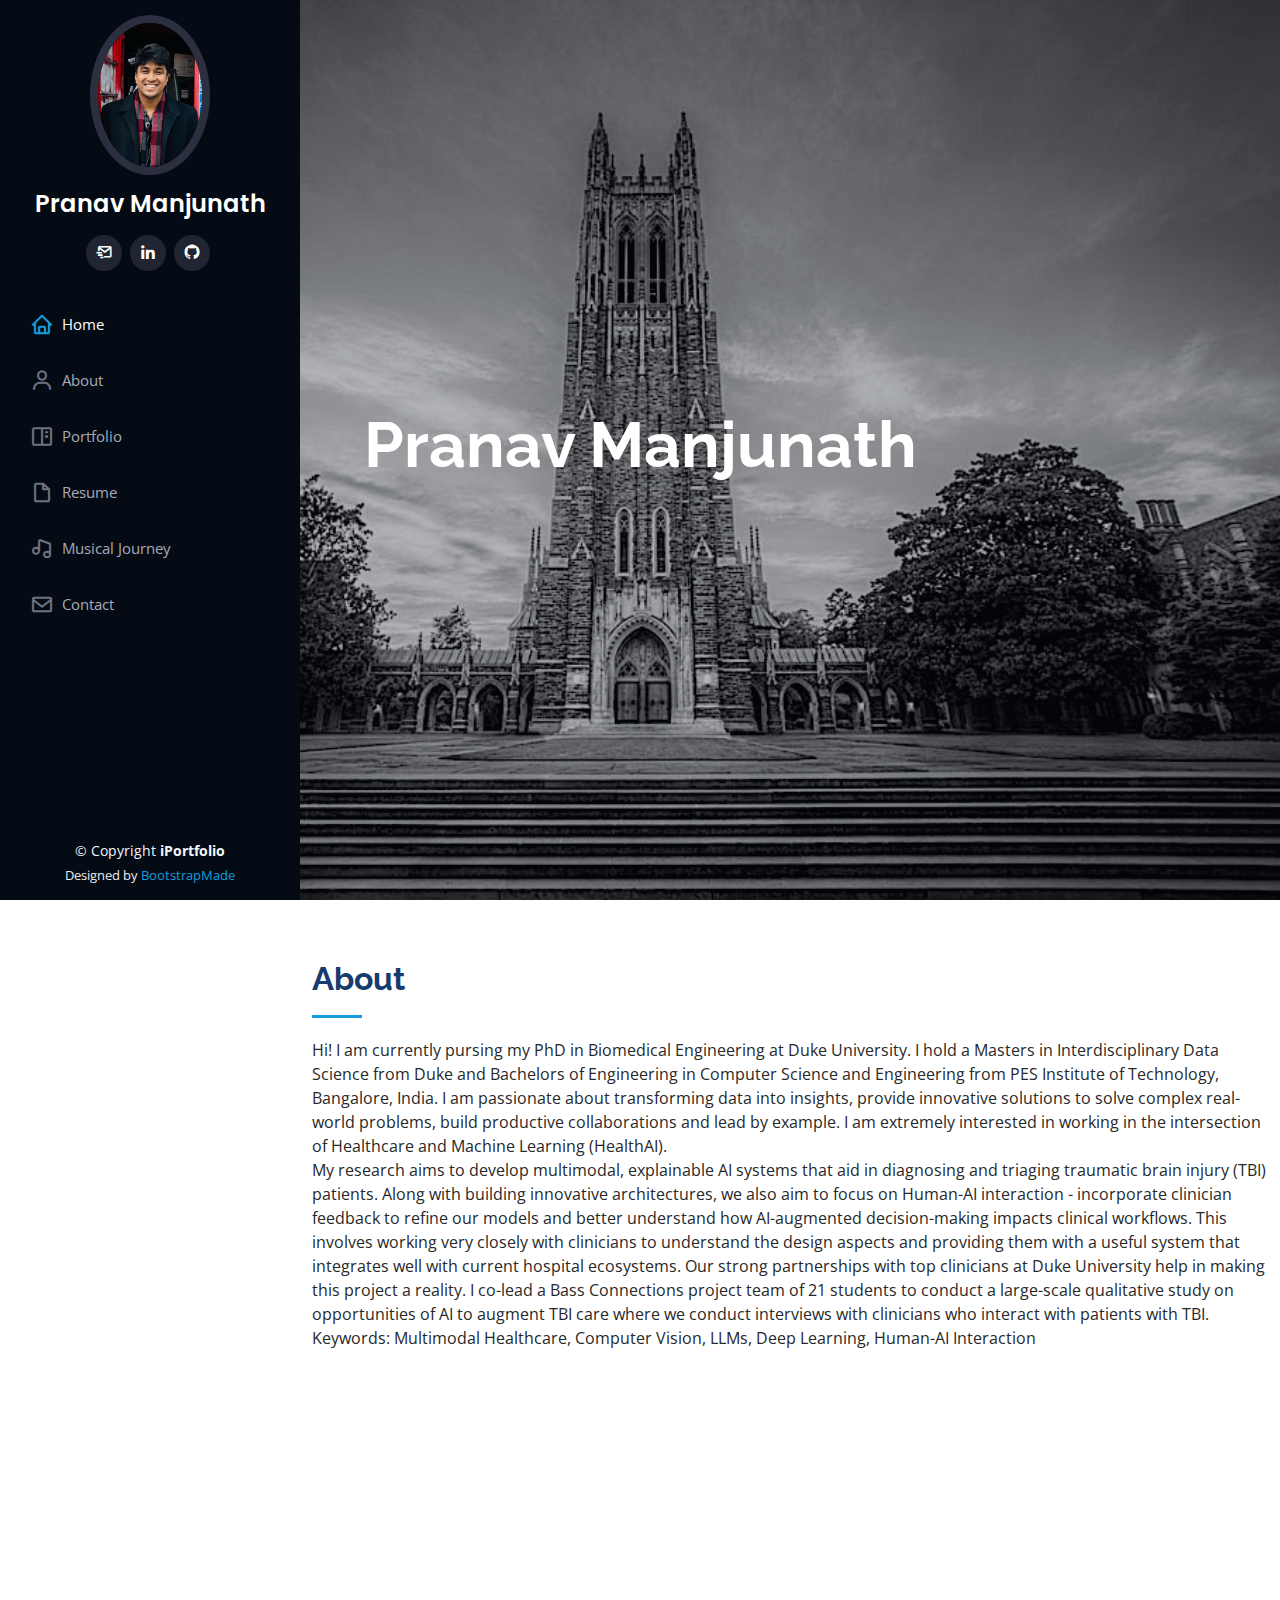
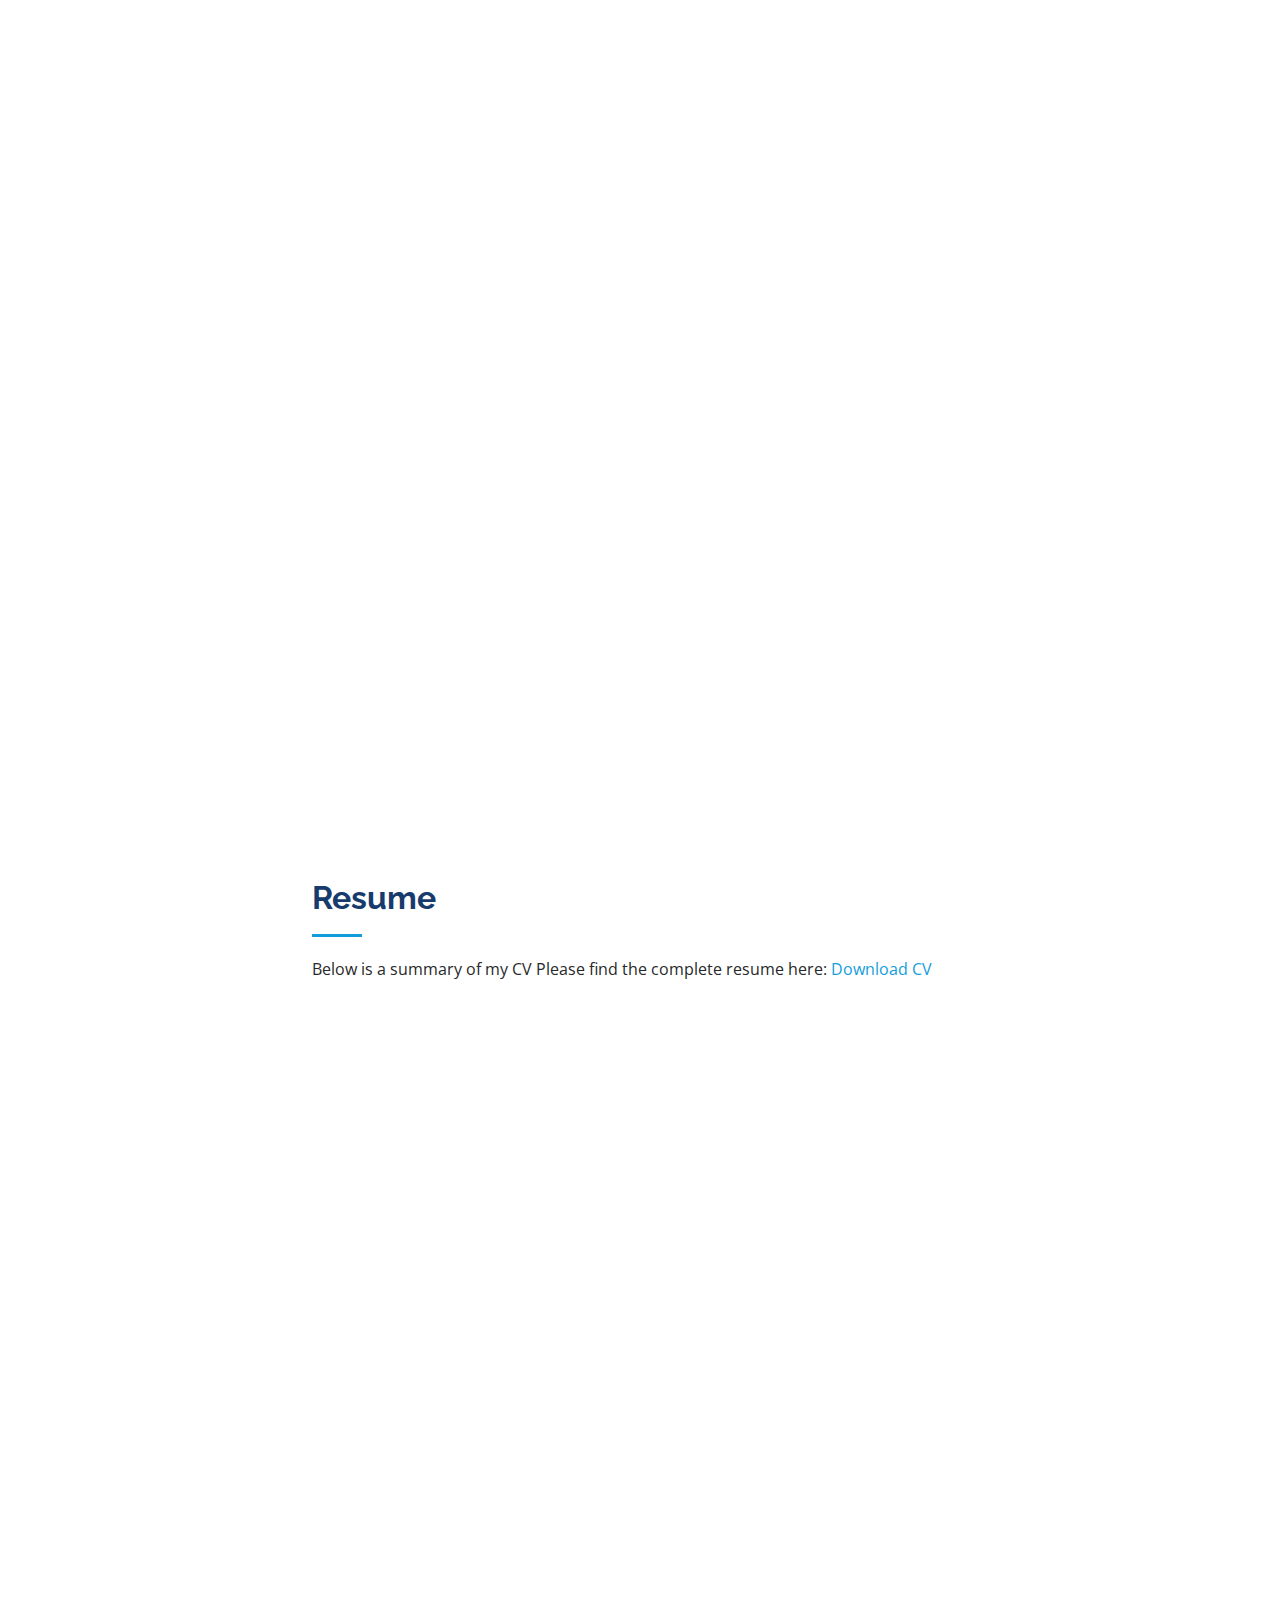
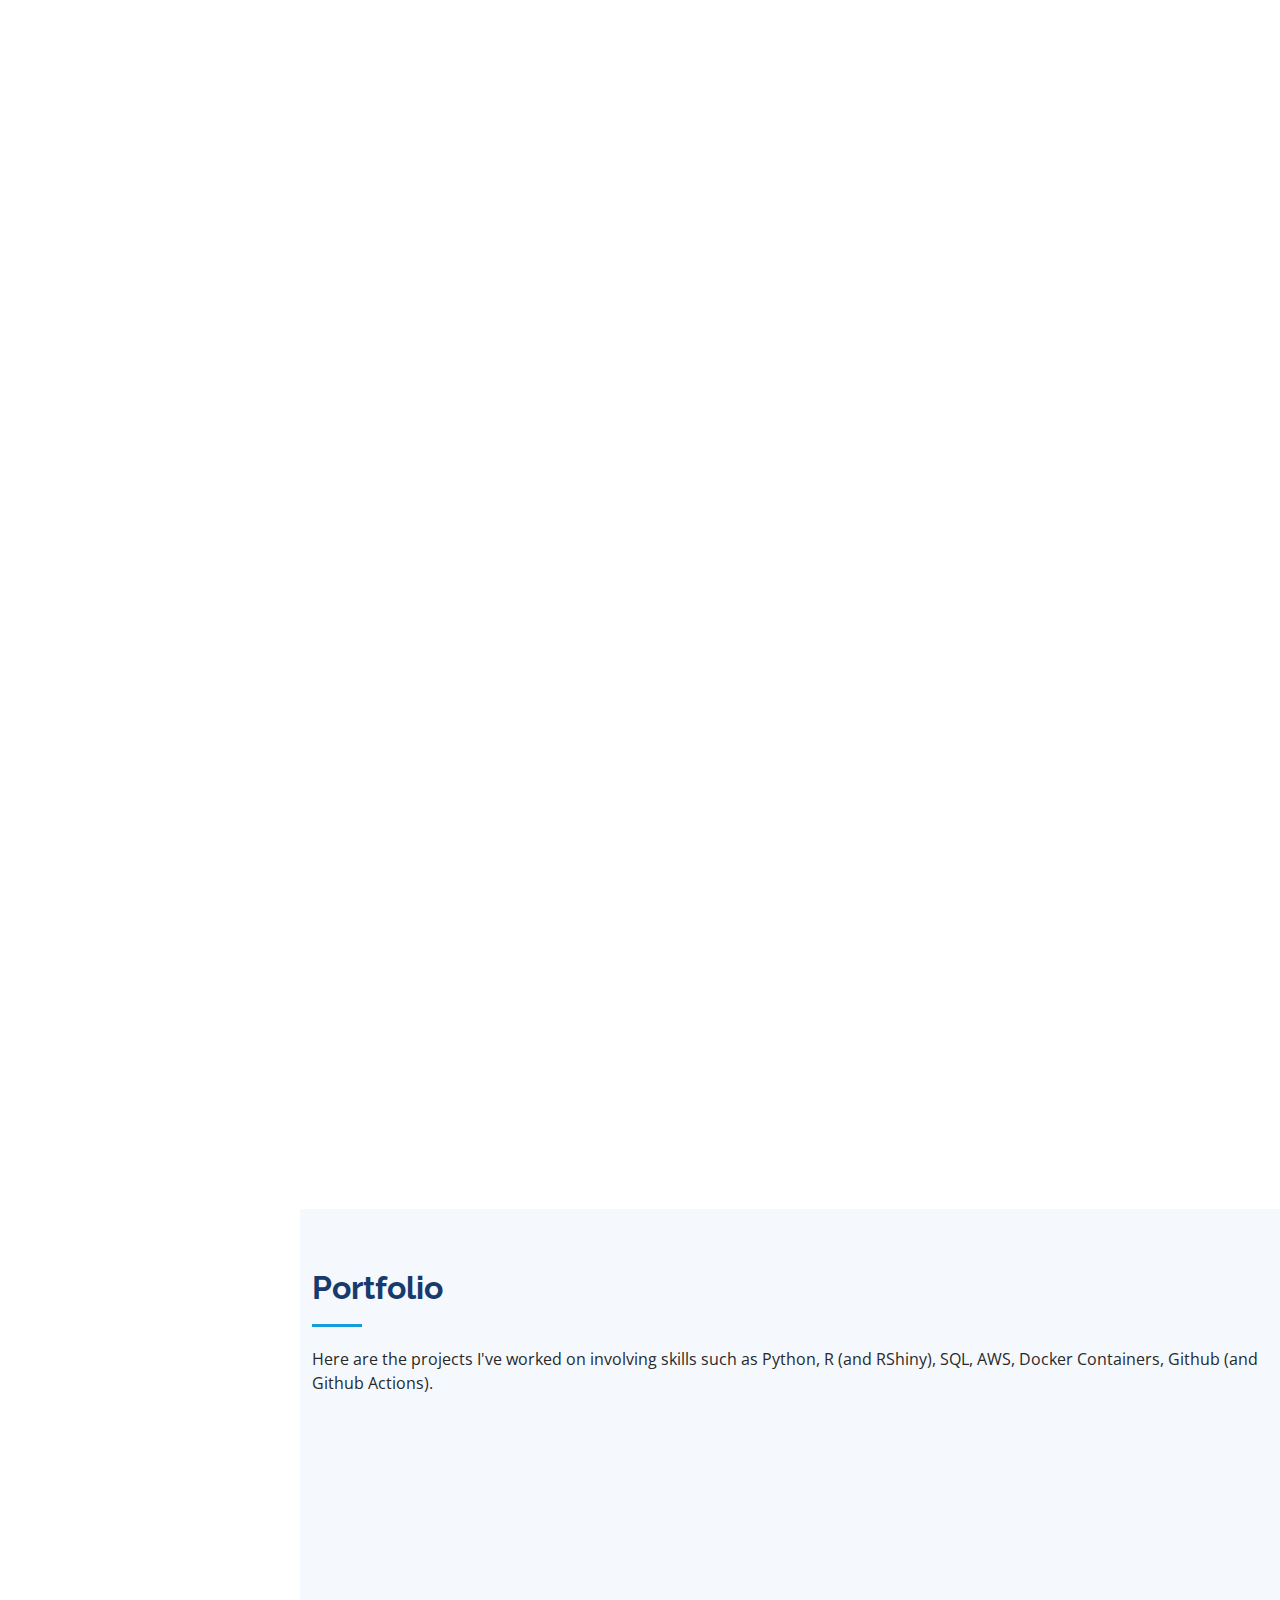
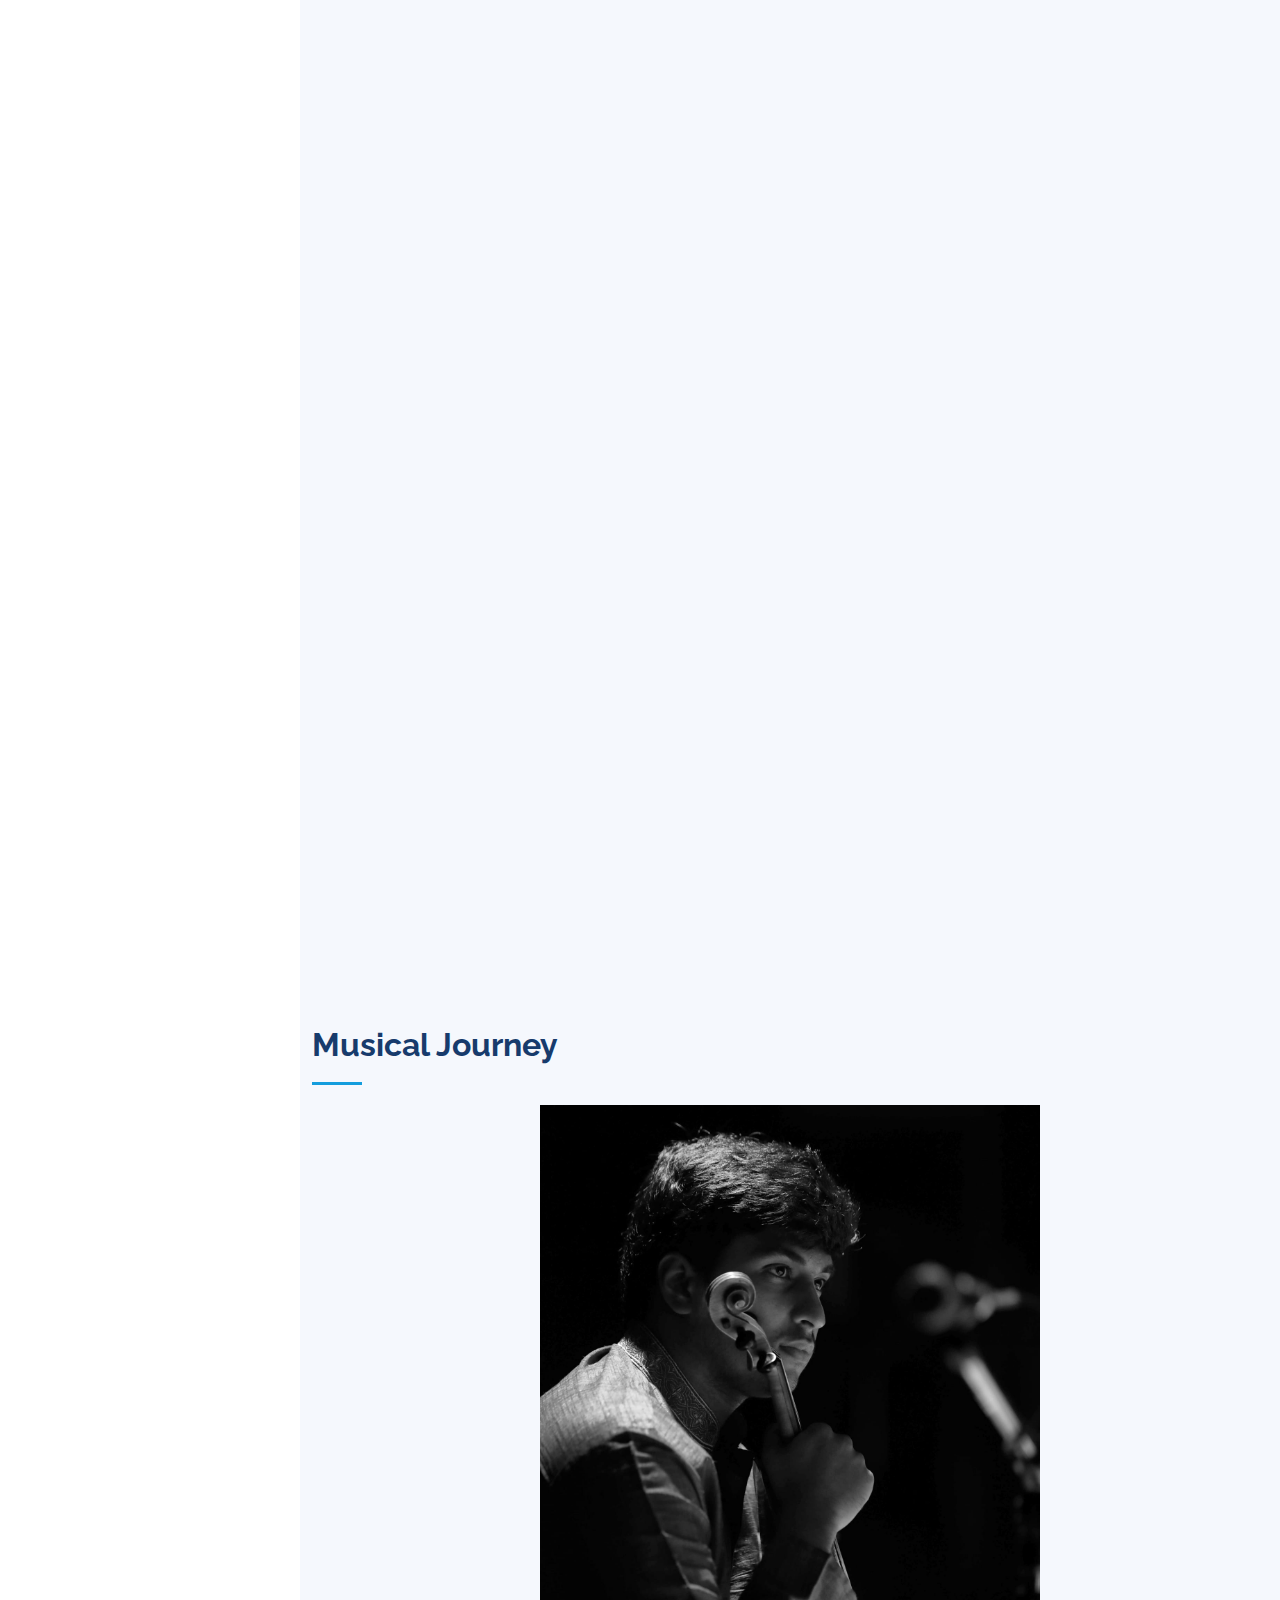
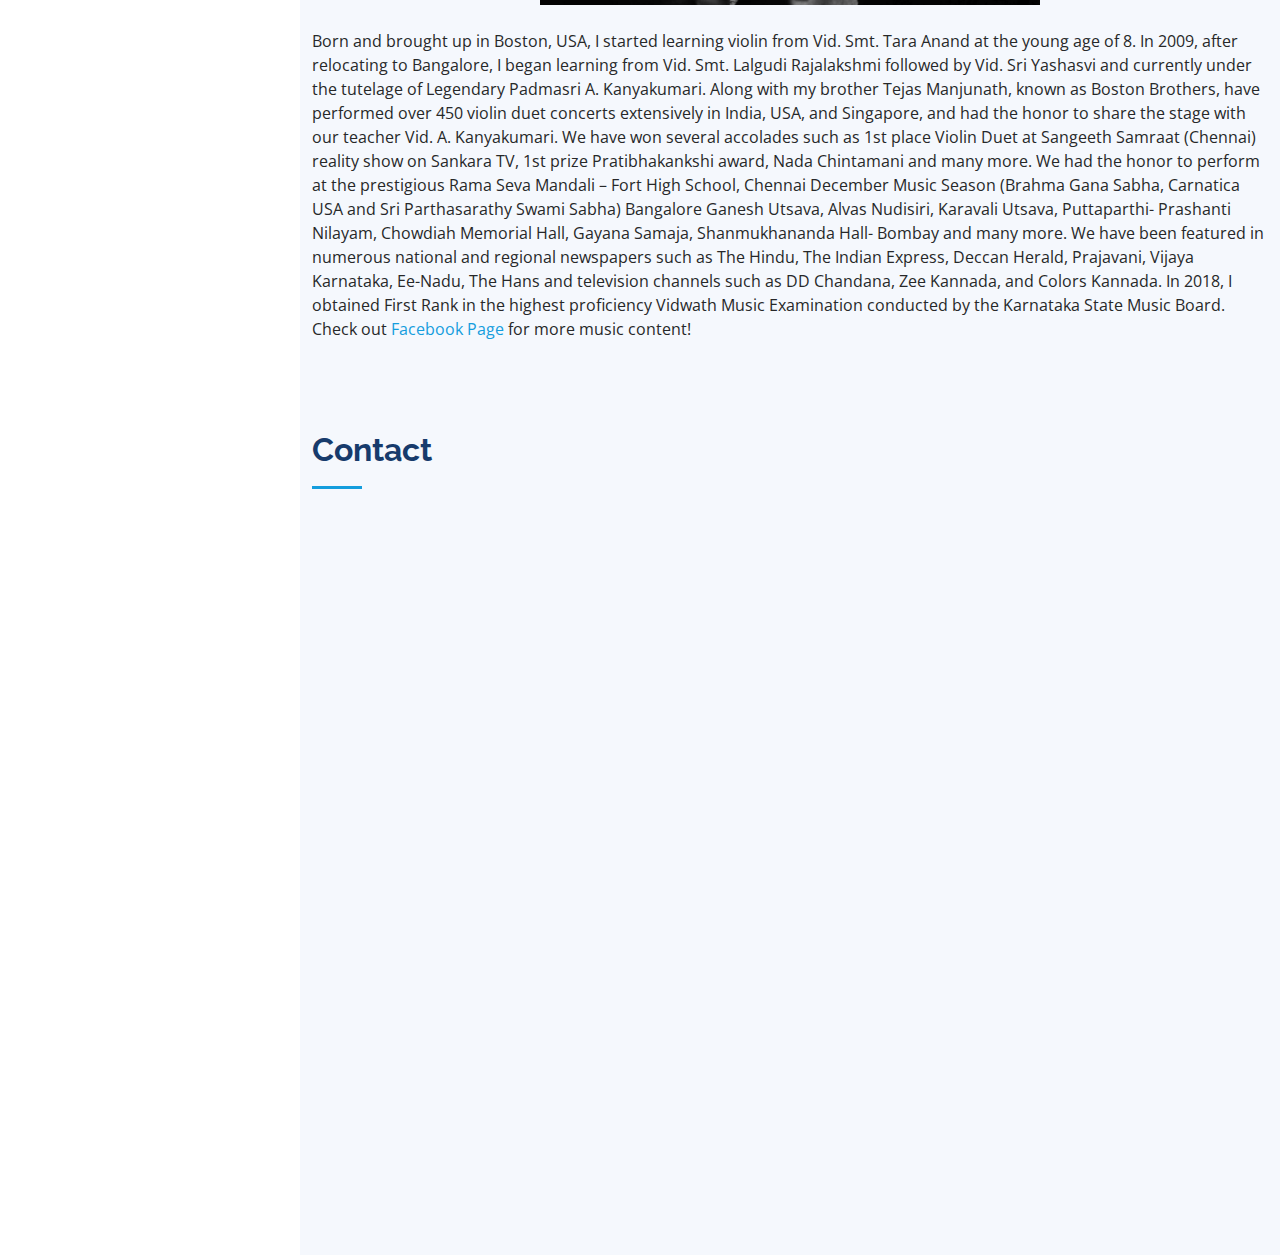
==== commit a4502db1: "Update index.html" ====
--- a/index.html
+++ b/index.html
@@ -97,14 +97,14 @@
 
         <div class="row">
           <div class="col-lg-4" data-aos="fade-right">
-            <img src="assets/img/pranav-pic.png" class="img-fluid" alt="">
+            <img src="assets/img/IMG_8025_full.jpeg" class="img-fluid" alt="">
           </div>
           <div class="col-lg-8 pt-4 pt-lg-0 content" data-aos="fade-left">
             <h3>Currently Working on?</h3>
             <p class="fst-italic">
                <ul>
                  <li><i class="bi bi-chevron-right"></i> PhD  - Biomedical Engineering (Dr. Tim Dunn's Lab) - Duke University (<a href="https://www.tdunnlab.org">Lab Website</a>)</li>
-                  <li><i class="bi bi-chevron-right"></i>Research Work focuses on building multimodal AI systems to help augment Traumatic Brain Injur care.</li>                   
+                  <li><i class="bi bi-chevron-right"></i>Research Work focuses on building multimodal AI systems to help augment TBI care.</li>                   
               </ul>
             </p>
 
@@ -114,7 +114,7 @@
                 <ul>
 
                   <li><i class="bi bi-chevron-right"></i> <strong>Awarded Rhodes Graduate Fellowship for Interdisciplinary Research </strong> </li>
-                  <li><i class="bi bi-chevron-right"></i> <strong>Co-lead <a target="_blank" rel="noopener noreferrer" href="https://bassconnections.duke.edu/project/discovering-ai-applications-traumatic-brain-injury-care-2024-2025/"> AI4TBI Bass Connections Project </a></strong> </li>
+                  <li><i class="bi bi-chevron-right"></i> <strong>Received over $30,000 in competitive funding for <a target="_blank" rel="noopener noreferrer" href="https://bassconnections.duke.edu/project/discovering-ai-applications-traumatic-brain-injury-care-2024-2025/"> AI4TBI Bass Connections Project </a></strong> </li>
                   
                   
                   <li><i class="bi bi-chevron-right"></i> <strong>Best Student Paper Award at AI in Medicine (AIME) 2024 </strong> </li>
